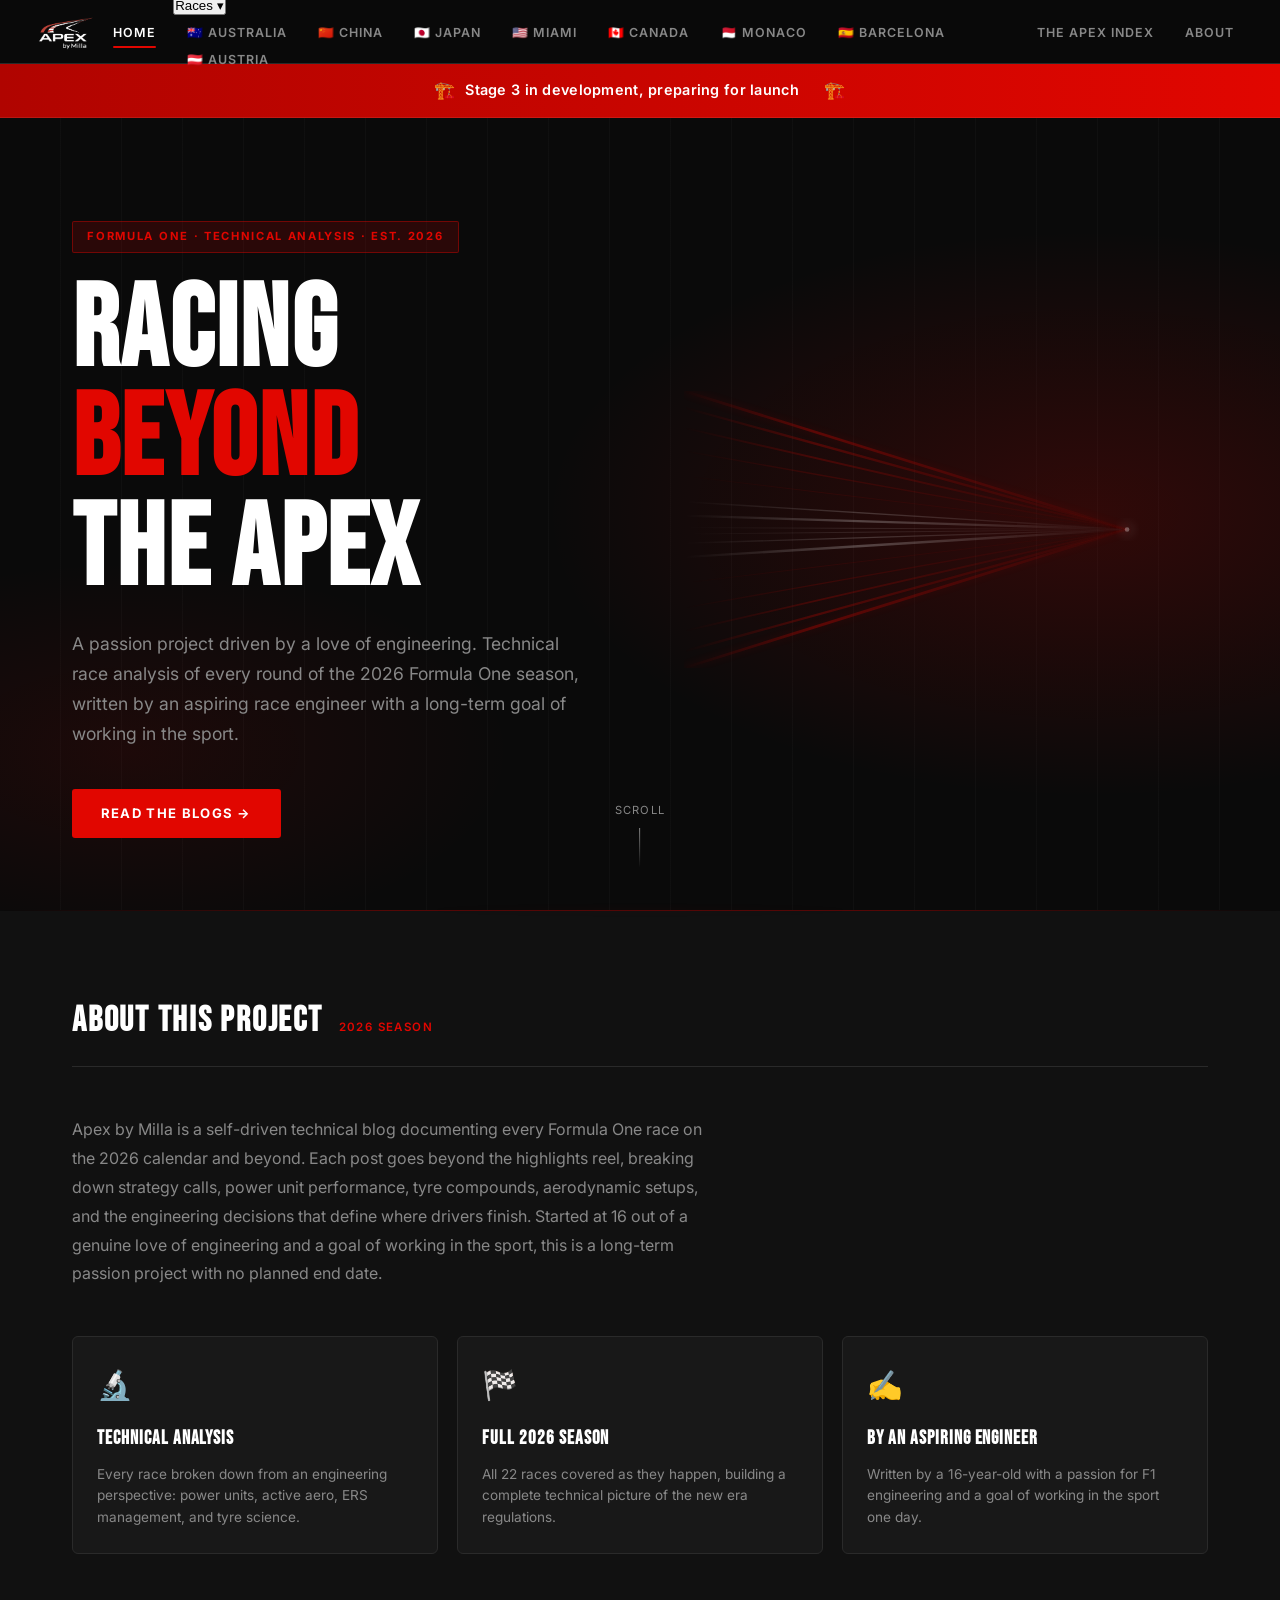
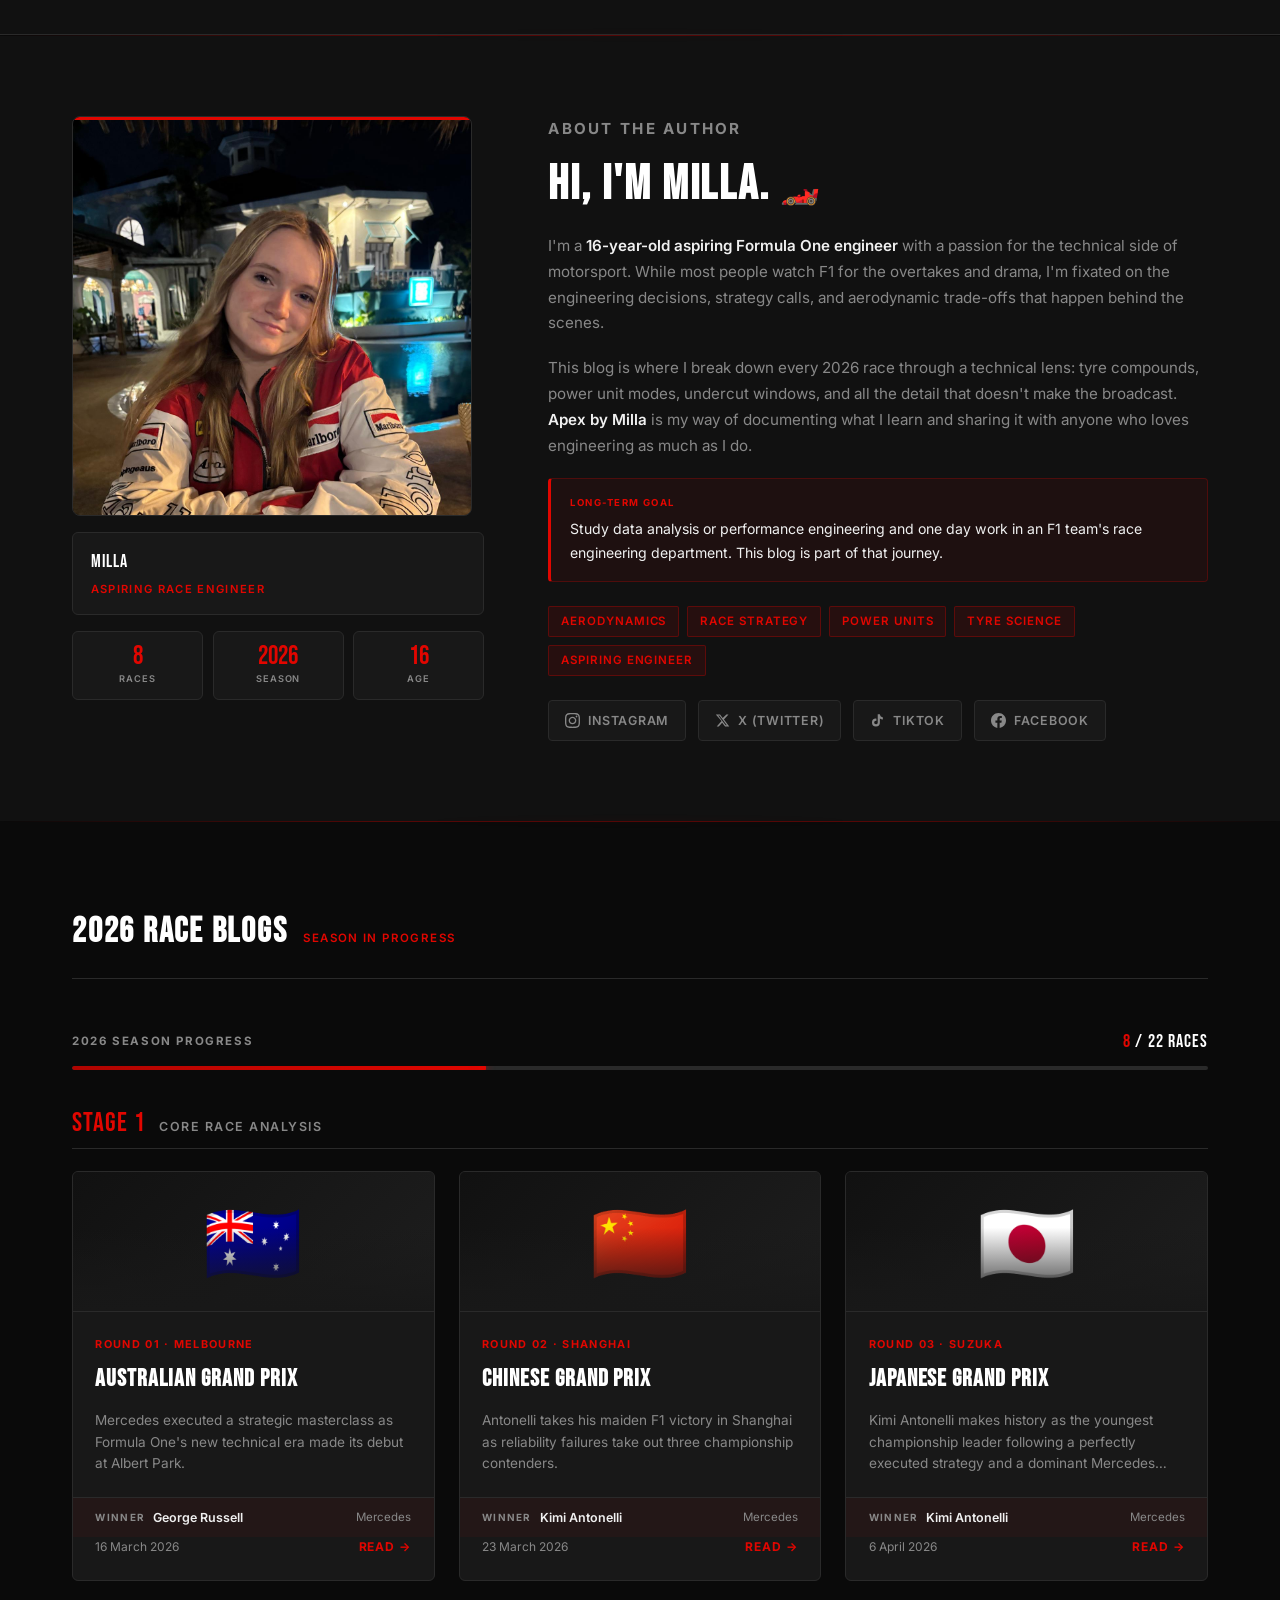
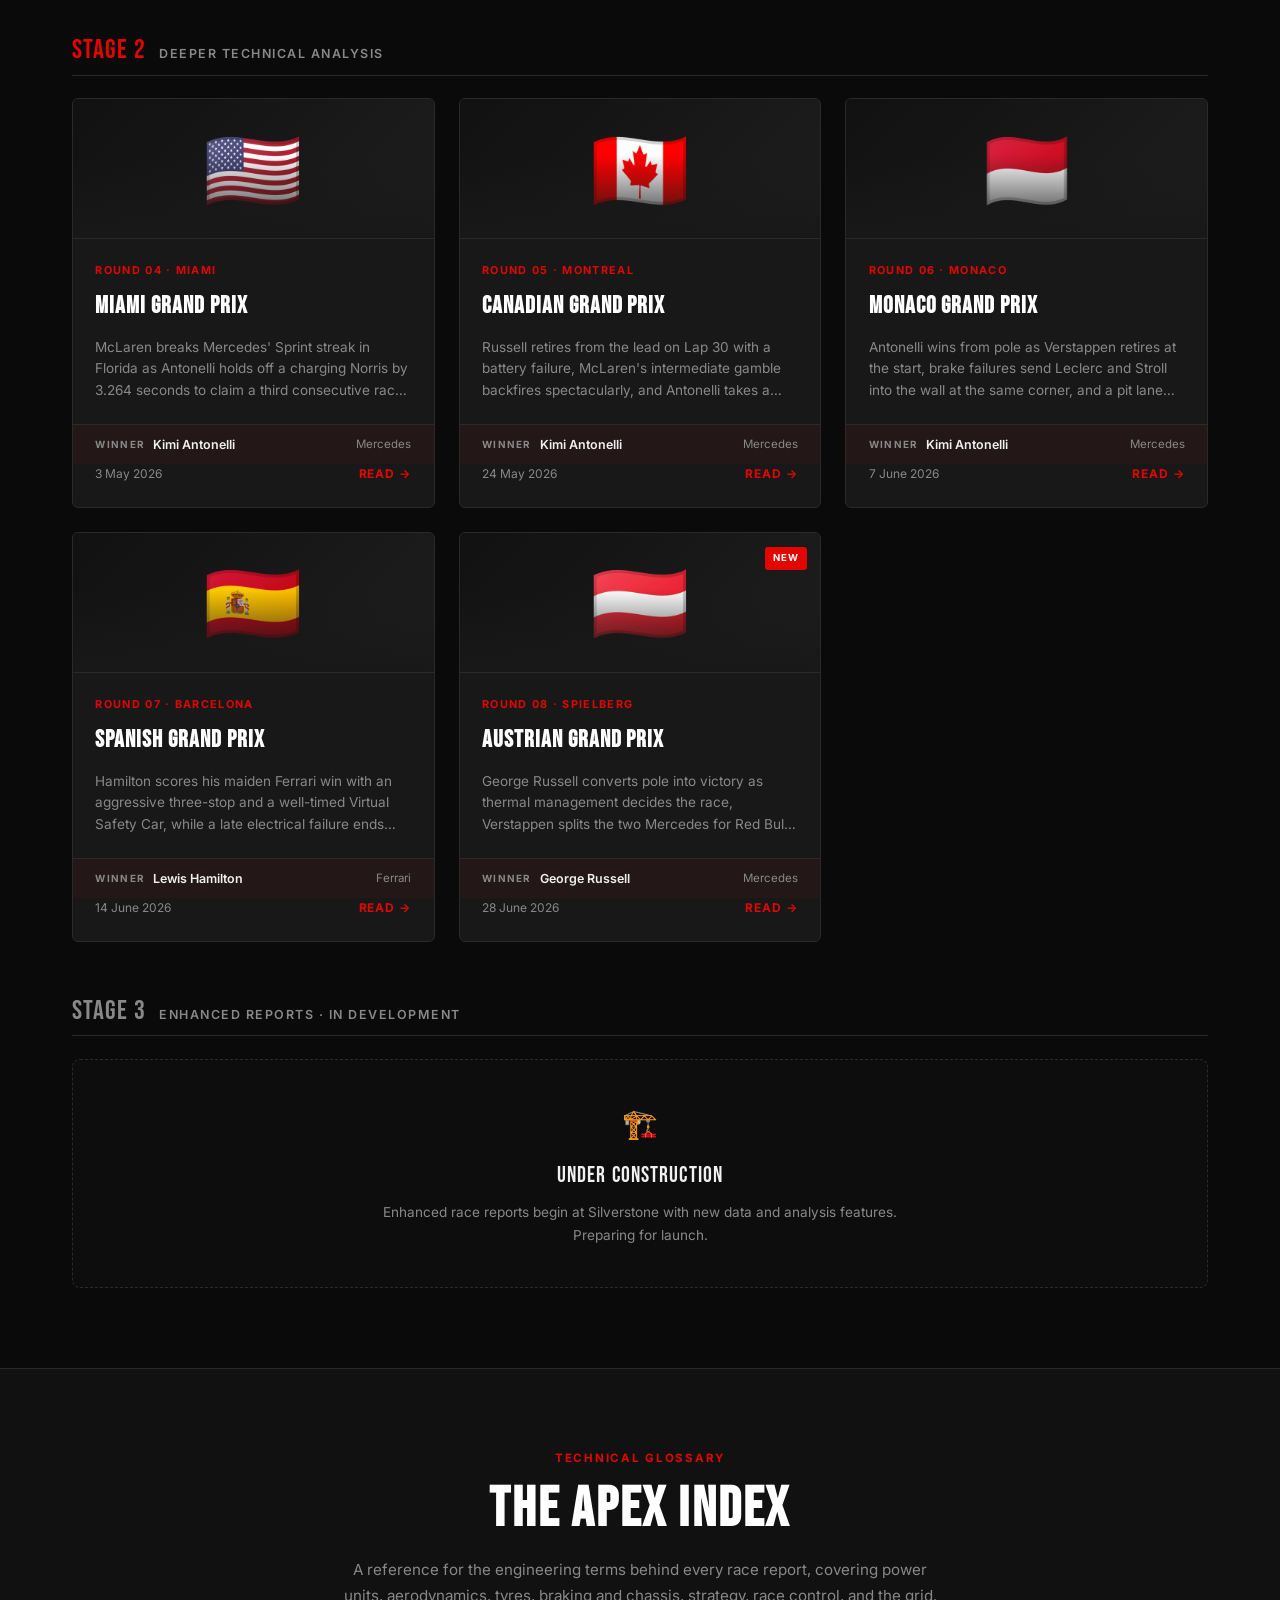
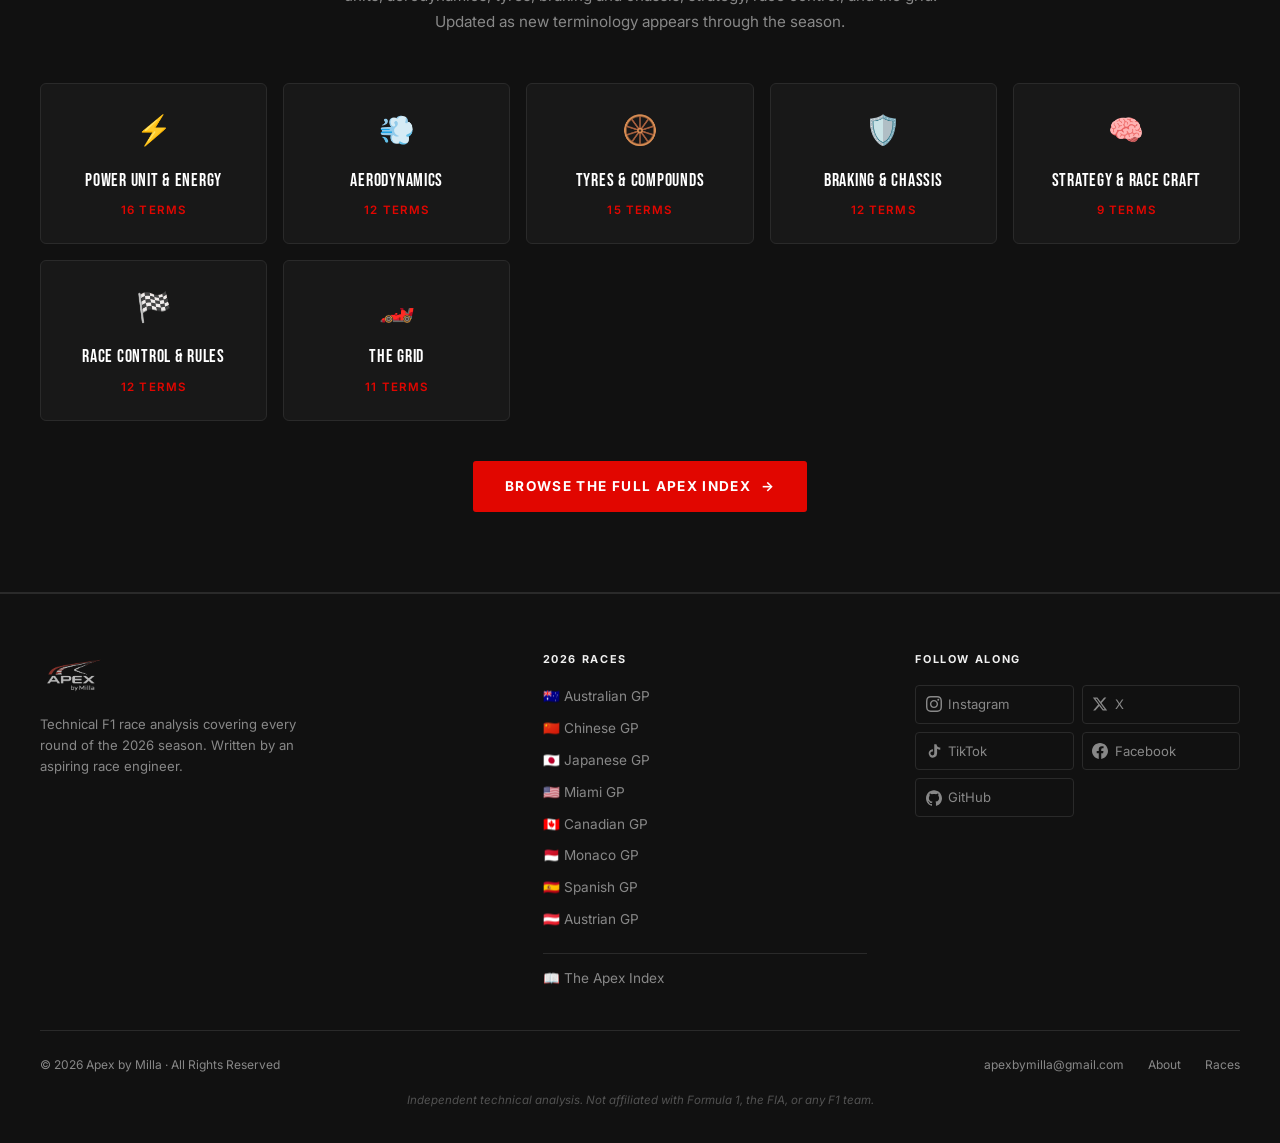
==== index.html @ 5e31cf47 "Add Races dropdown to navbar on all pages" ====
<!DOCTYPE html>
<html lang="en">
<head>
  <meta charset="UTF-8" />
  <meta name="viewport" content="width=device-width, initial-scale=1.0" />
  <title>Apex by Milla | F1 Technical Analysis Blog 2026</title>
  <meta name="description" content="In-depth technical analysis of every 2026 F1 race, covering power unit breakdowns, tyre strategy, active aero and more. Written by Milla, aspiring race engineer." />

  <!-- Open Graph -->
  <meta property="og:type"        content="website" />
  <meta property="og:url"         content="https://apexbymilla.com/" />
  <meta property="og:title"       content="Apex by Milla | F1 Technical Analysis Blog 2026" />
  <meta property="og:description" content="In-depth technical analysis of every 2026 F1 race, covering power unit breakdowns, tyre strategy, active aero and more. Written by Milla, aspiring race engineer." />
  <meta property="og:image"       content="https://apexbymilla.com/social-share.png" />

  <!-- Twitter Card -->
  <meta name="twitter:card"        content="summary_large_image" />
  <meta name="twitter:site"        content="@apexbymilla" />
  <meta name="twitter:title"       content="Apex by Milla | F1 Technical Analysis Blog 2026" />
  <meta name="twitter:description" content="In-depth technical analysis of every 2026 F1 race, covering power unit breakdowns, tyre strategy, active aero and more. Written by Milla, aspiring race engineer." />
  <meta name="twitter:image"       content="https://apexbymilla.com/social-share.png" />

  <!-- Canonical -->
  <link rel="canonical" href="https://apexbymilla.com/" />

  <!-- Structured Data -->
  <script type="application/ld+json">
  {
    "@context": "https://schema.org",
    "@type": "WebSite",
    "name": "Apex by Milla",
    "url": "https://apexbymilla.com",
    "description": "F1 technical analysis blog covering every 2026 race: power units, tyre strategy, active aerodynamics and more."
  }
  </script>

  <style>
/* ================================================
   APEX BY MILLA — Global Stylesheet
   ================================================ */

@import url('https://fonts.googleapis.com/css2?family=Inter:wght@300;400;500;600;700;900&family=Bebas+Neue&display=swap');

/* ---------- Reset & Base ---------- */
*, *::before, *::after {
  box-sizing: border-box;
  margin: 0;
  padding: 0;
}

:root {
  --red:       #E10600;
  --red-dark:  #b00400;
  --black:     #0a0a0a;
  --dark:      #111111;
  --card:      #181818;
  --border:    #2a2a2a;
  --text:      #f0f0f0;
  --muted:     #888888;
  --white:     #ffffff;
}

html {
  scroll-behavior: smooth;
}

body {
  background-color: var(--black);
  color: var(--text);
  font-family: 'Inter', sans-serif;
  font-size: 16px;
  line-height: 1.7;
  min-height: 100vh;
}

a {
  color: inherit;
  text-decoration: none;
}

img {
  max-width: 100%;
  display: block;
}

/* ---------- Scrollbar ---------- */
::-webkit-scrollbar { width: 6px; }
::-webkit-scrollbar-track { background: var(--dark); }
::-webkit-scrollbar-thumb { background: var(--red); border-radius: 3px; }

/* ---------- Navigation ---------- */
.navbar {
  position: sticky;
  top: 0;
  z-index: 100;
  background: rgba(10,10,10,0.95);
  backdrop-filter: blur(12px);
  border-bottom: 1px solid var(--border);
  padding: 0 2rem;
  display: flex;
  align-items: center;
  justify-content: space-between;
  height: 64px;
}

.nav-logo {
  display: flex;
  align-items: center;
  text-decoration: none;
  flex-shrink: 0;
}

.nav-links {
  display: flex;
  align-items: center;
  gap: 0.25rem;
  list-style: none;
}

.nav-links a {
  font-size: 0.78rem;
  font-weight: 600;
  letter-spacing: 0.08em;
  text-transform: uppercase;
  color: var(--muted);
  padding: 0.45rem 0.85rem;
  border-radius: 4px;
  transition: color 0.2s;
  white-space: nowrap;
  position: relative;
}

.nav-links a::after {
  content: '';
  position: absolute;
  bottom: -1px;
  left: 0.85rem;
  right: 0.85rem;
  height: 2px;
  background: var(--red);
  border-radius: 1px;
  transform: scaleX(0);
  transform-origin: left;
  transition: transform 0.22s ease;
}

.nav-links a:hover {
  color: var(--white);
}

.nav-links a:hover::after {
  transform: scaleX(1);
}

.nav-links a.active {
  color: var(--white);
}

.nav-links a.active::after {
  transform: scaleX(1);
}

.nav-links a.race-link {
  color: var(--text);
}

.nav-links a.race-link:hover {
  color: var(--white);
}

.nav-links a.race-link::after {
  background: var(--red);
}

/* Hamburger for mobile */
.hamburger {
  display: none;
  flex-direction: column;
  gap: 5px;
  cursor: pointer;
  background: none;
  border: none;
  padding: 4px;
}
.hamburger span {

/* ---------- Races dropdown ---------- */
/* Replaces the long per-race link list so the navbar still fits as the
   season grows. Desktop opens on hover, mobile and keyboard open on click. */
.nav-races { position: relative; }
.nav-races-toggle {
  font-family: inherit; font-size: 0.78rem; font-weight: 600; letter-spacing: 0.08em;
  text-transform: uppercase; color: var(--text);
  background: none; border: none; cursor: pointer;
  padding: 0.45rem 0.85rem; border-radius: 4px;
  display: flex; align-items: center; gap: 0.35rem; white-space: nowrap;
  transition: color 0.2s, background 0.2s;
}
.nav-races-toggle:hover,
.nav-races.current > .nav-races-toggle,
.nav-races.open > .nav-races-toggle { color: var(--red); background: rgba(225,6,0,0.1); }
.nav-races-toggle .nav-chev { font-size: 0.6rem; line-height: 1; transition: transform 0.2s; }
.nav-races.open .nav-chev { transform: rotate(180deg); }
.nav-races-panel {
  position: absolute; top: calc(100% + 0.45rem); left: 0;
  background: var(--dark); border: 1px solid var(--border); border-radius: 6px;
  padding: 0.6rem; box-shadow: 0 14px 34px rgba(0,0,0,0.6);
  display: none; z-index: 120;
}
.nav-races.open > .nav-races-panel { display: block; }
/* ✏️ Once you pass about 12 races, change repeat(2 to repeat(3 so the panel
   stays short rather than tall. */
.nav-races-grid { display: grid; grid-template-columns: repeat(2, minmax(148px, 1fr)); gap: 0.1rem; }
.nav-races-panel a {
  display: block; white-space: nowrap; padding: 0.5rem 0.75rem; border-radius: 4px;
  font-size: 0.78rem; font-weight: 600; letter-spacing: 0.05em; text-transform: uppercase;
  color: var(--text); transition: color 0.2s, background 0.2s;
}
.nav-races-panel a:hover,
.nav-races-panel a.active { color: var(--red); background: rgba(225,6,0,0.1); }
@media (max-width: 768px) {
  .nav-races-toggle { width: 100%; justify-content: space-between; padding: 0.7rem 1rem; font-size: 0.85rem; }
  .nav-races-panel {
    position: static; border: none; background: none; box-shadow: none;
    padding: 0 0 0.3rem 0.6rem;
  }
  .nav-races-grid { grid-template-columns: 1fr; }
  .nav-races-panel a { padding: 0.55rem 1rem; font-size: 0.85rem; }
}
  display: block;
  width: 24px;
  height: 2px;
  background: var(--text);
  border-radius: 2px;
  transition: all 0.3s;
}

/* ---------- Hero ---------- */
.hero {
  position: relative;
  min-height: 88vh;
  display: grid;
  grid-template-columns: 1fr 1fr;
  align-items: center;
  padding: 6rem 2rem 4rem;
  overflow: hidden;
  max-width: 1200px;
  margin: 0 auto;
  width: 100%;
}

.hero-left {
  display: flex;
  flex-direction: column;
  align-items: flex-start;
  position: relative;
  z-index: 1;
}

.hero-right {
  display: flex;
  align-items: center;
  justify-content: center;
  position: relative;
  z-index: 1;
  padding: 2rem;
}

.hero-bg {
  position: absolute;
  inset: 0;
  background:
    radial-gradient(ellipse 70% 60% at 80% 50%, rgba(225,6,0,0.08) 0%, transparent 70%),
    repeating-linear-gradient(
      90deg,
      transparent,
      transparent 60px,
      rgba(255,255,255,0.015) 60px,
      rgba(255,255,255,0.015) 61px
    );
  pointer-events: none;
}

.hero-tag {
  display: inline-block;
  background: rgba(225,6,0,0.15);
  border: 1px solid rgba(225,6,0,0.4);
  color: var(--red);
  font-size: 0.7rem;
  font-weight: 700;
  letter-spacing: 0.15em;
  text-transform: uppercase;
  padding: 0.35rem 0.9rem;
  border-radius: 2px;
  margin-bottom: 1.5rem;
}

.hero h1 {
  font-family: 'Bebas Neue', sans-serif;
  font-size: clamp(3.5rem, 9vw, 8rem);
  line-height: 0.95;
  letter-spacing: 0.02em;
  color: var(--white);
  max-width: 900px;
  margin-bottom: 1.5rem;
}

.hero h1 em {
  font-style: normal;
  color: var(--red);
}

.hero-sub {
  font-size: clamp(0.9rem, 1.8vw, 1.1rem);
  color: var(--muted);
  max-width: 520px;
  margin-bottom: 2.5rem;
  font-weight: 400;
}

.hero-cta {
  display: inline-flex;
  align-items: center;
  gap: 0.6rem;
  background: var(--red);
  color: var(--white);
  font-size: 0.82rem;
  font-weight: 700;
  letter-spacing: 0.1em;
  text-transform: uppercase;
  padding: 0.85rem 1.8rem;
  border-radius: 3px;
  transition: background 0.2s, transform 0.15s;
}

.hero-cta:hover {
  background: var(--red-dark);
  transform: translateY(-1px);
}

.hero-scroll {
  position: fixed;
  bottom: 2rem;
  left: 50%;
  transform: translateX(-50%);
  display: flex;
  flex-direction: column;
  align-items: center;
  gap: 0.5rem;
  color: var(--muted);
  font-size: 0.7rem;
  letter-spacing: 0.1em;
  text-transform: uppercase;
  animation: bounce 2s infinite;
  pointer-events: none;
  opacity: 1;
  transition: opacity 0.5s ease;
}

.hero-scroll::after {
  content: '';
  width: 1px;
  height: 40px;
  background: linear-gradient(to bottom, var(--muted), transparent);
}

@keyframes bounce {
  0%, 100% { transform: translateX(-50%) translateY(0); }
  50% { transform: translateX(-50%) translateY(6px); }
}

/* ---------- Project Overview Section ---------- */
.project-section {
  background: var(--dark);
  border-bottom: 1px solid var(--border);
}

.project-inner {
  max-width: 1200px;
  margin: 0 auto;
  padding: 5rem 2rem;
}

.project-intro {
  max-width: 640px;
  margin-bottom: 3rem;
}

.project-intro p {
  color: var(--muted);
  font-size: 1rem;
  line-height: 1.8;
}

.project-cards {
  display: grid;
  grid-template-columns: repeat(3, 1fr);
  gap: 1.2rem;
}

.project-card {
  background: var(--card);
  border: 1px solid var(--border);
  border-radius: 6px;
  padding: 1.5rem;
  transition: border-color 0.2s;
}

.project-card:hover {
  border-color: rgba(225,6,0,0.4);
}

.project-card-icon {
  font-size: 1.8rem;
  margin-bottom: 0.8rem;
}

.project-card h3 {
  font-family: 'Bebas Neue', sans-serif;
  font-size: 1.2rem;
  letter-spacing: 0.05em;
  color: var(--white);
  margin-bottom: 0.5rem;
}

.project-card p {
  font-size: 0.85rem;
  color: var(--muted);
  line-height: 1.6;
}

/* ---------- Section Wrapper ---------- */
.section {
  max-width: 1200px;
  margin: 0 auto;
  padding: 5rem 2rem;
}

.section-header {
  display: flex;
  align-items: baseline;
  gap: 1rem;
  margin-bottom: 3rem;
  border-bottom: 1px solid var(--border);
  padding-bottom: 1rem;
}

.section-title {
  font-family: 'Bebas Neue', sans-serif;
  font-size: 2.2rem;
  letter-spacing: 0.05em;
  color: var(--white);
}

.section-label {
  font-size: 0.72rem;
  font-weight: 600;
  letter-spacing: 0.12em;
  text-transform: uppercase;
  color: var(--red);
}

/* ---------- Season Progress ---------- */
.season-progress {
  margin-bottom: 2.5rem;
}

.season-progress-header {
  display: flex;
  align-items: center;
  justify-content: space-between;
  margin-bottom: 0.6rem;
}

.season-progress-label {
  font-size: 0.72rem;
  font-weight: 700;
  letter-spacing: 0.14em;
  text-transform: uppercase;
  color: var(--muted);
}

.season-progress-count {
  font-family: 'Bebas Neue', sans-serif;
  font-size: 1.1rem;
  letter-spacing: 0.06em;
  color: var(--white);
}

.season-progress-count span {
  color: var(--red);
}

.progress-track {
  height: 4px;
  background: var(--border);
  border-radius: 2px;
  overflow: hidden;
}

.progress-fill {
  height: 100%;
  width: 36.4%; /* 8 of 22 */
  background: linear-gradient(90deg, var(--red-dark), var(--red));
  border-radius: 2px;
  position: relative;
}

/* ---------- Apex Index Promo Section ---------- */
.apex-index-section {
  background: var(--dark);
  border-top: 1px solid var(--border);
  border-bottom: 1px solid var(--border);
  padding: 5rem 2rem;
}
.apex-index-inner { max-width: 1200px; margin: 0 auto; }
.apex-index-header { text-align: center; margin-bottom: 3rem; }
.apex-index-eyebrow {
  font-size: 0.72rem; font-weight: 700; letter-spacing: 0.15em;
  text-transform: uppercase; color: var(--red); margin-bottom: 0.8rem;
}
.apex-index-section-title {
  font-family: 'Bebas Neue', sans-serif;
  font-size: clamp(2.4rem, 5vw, 3.5rem);
  letter-spacing: 0.04em; color: var(--white); line-height: 1; margin-bottom: 1.2rem;
}
.apex-index-section-sub {
  color: var(--muted); font-size: 0.95rem; max-width: 600px; margin: 0 auto 2rem;
}
.apex-index-grid {
  display: grid;
  grid-template-columns: repeat(auto-fit, minmax(190px, 1fr));
  gap: 1rem;
  margin-bottom: 2.5rem;
}
.apex-index-card {
  background: var(--card);
  border: 1px solid var(--border);
  border-radius: 6px;
  padding: 1.4rem 1.2rem;
  text-align: center;
  transition: transform 0.2s, border-color 0.2s, box-shadow 0.2s;
  cursor: pointer;
}
.apex-index-card:hover {
  transform: translateY(-3px);
  border-color: var(--red);
  box-shadow: 0 6px 24px rgba(225,6,0,0.12);
}
.apex-index-card-icon {
  font-size: 1.8rem; margin-bottom: 0.6rem;
}
.apex-index-card-title {
  font-family: 'Bebas Neue', sans-serif;
  font-size: 1.15rem;
  letter-spacing: 0.04em;
  color: var(--white);
  margin-bottom: 0.3rem;
}
.apex-index-card-count {
  font-size: 0.72rem;
  letter-spacing: 0.1em;
  text-transform: uppercase;
  color: var(--red);
  font-weight: 600;
}
.apex-index-cta-wrapper { text-align: center; }
.apex-index-cta {
  display: inline-flex;
  align-items: center;
  gap: 0.6rem;
  background: var(--red);
  color: var(--white);
  font-size: 0.85rem;
  font-weight: 700;
  letter-spacing: 0.1em;
  text-transform: uppercase;
  padding: 0.9rem 2rem;
  border-radius: 3px;
  transition: background 0.2s, transform 0.15s;
}
.apex-index-cta:hover {
  background: var(--red-dark);
  transform: translateY(-1px);
}

.progress-fill::after {
  content: '';
  position: absolute;
  right: 0;
  top: 50%;
  transform: translateY(-50%);
  width: 8px;
  height: 8px;
  background: var(--red);
  border-radius: 50%;
  box-shadow: 0 0 8px rgba(225,6,0,0.7);
}

/* ---------- Race Cards Grid ---------- */
.races-grid {
  display: grid;
  grid-template-columns: repeat(auto-fill, minmax(300px, 1fr));
  gap: 1.5rem;
}

.race-card {
  background: var(--card);
  border: 1px solid var(--border);
  border-radius: 6px;
  overflow: hidden;
  transition: transform 0.2s, border-color 0.2s, box-shadow 0.2s;
  cursor: pointer;
  text-decoration: none;
  display: block;
}

.race-card:hover {
  transform: translateY(-4px);
  border-color: var(--red);
  box-shadow: 0 8px 32px rgba(225,6,0,0.15);
}

.card-flag {
  height: 140px;
  background: linear-gradient(135deg, var(--dark) 0%, #1e1e1e 100%);
  display: flex;
  align-items: center;
  justify-content: center;
  font-size: 5rem;
  border-bottom: 1px solid var(--border);
  position: relative;
  overflow: hidden;
}

.card-flag::after {
  content: '';
  position: absolute;
  inset: 0;
  background: linear-gradient(to top, var(--card) 0%, transparent 60%);
}

.card-body {
  padding: 1.4rem;
}

.card-round {
  font-size: 0.68rem;
  font-weight: 700;
  letter-spacing: 0.12em;
  text-transform: uppercase;
  color: var(--red);
  margin-bottom: 0.4rem;
}

.card-title {
  font-family: 'Bebas Neue', sans-serif;
  font-size: 1.5rem;
  letter-spacing: 0.04em;
  color: var(--white);
  margin-bottom: 0.6rem;
}

.card-excerpt {
  font-size: 0.85rem;
  color: var(--muted);
  line-height: 1.6;
  display: -webkit-box;
  -webkit-line-clamp: 3;
  -webkit-box-orient: vertical;
  overflow: hidden;
}

.card-footer {
  padding: 0 1.4rem 1.4rem;
  display: flex;
  align-items: center;
  justify-content: space-between;
}

.card-date {
  font-size: 0.75rem;
  color: var(--muted);
}

.card-arrow {
  font-size: 0.75rem;
  font-weight: 700;
  letter-spacing: 0.08em;
  text-transform: uppercase;
  color: var(--red);
  display: flex;
  align-items: center;
  gap: 0.3rem;
  transition: gap 0.2s;
}

.race-card:hover .card-arrow {
  gap: 0.6rem;
}

.card-winner {
  display: flex;
  align-items: center;
  gap: 0.5rem;
  padding: 0.55rem 1.4rem;
  border-top: 1px solid var(--border);
  background: rgba(225,6,0,0.05);
}

.card-winner-label {
  font-size: 0.62rem;
  font-weight: 700;
  letter-spacing: 0.13em;
  text-transform: uppercase;
  color: var(--muted);
  flex-shrink: 0;
}

.card-winner-name {
  font-size: 0.78rem;
  font-weight: 600;
  color: var(--text);
  white-space: nowrap;
  overflow: hidden;
  text-overflow: ellipsis;
}

.card-winner-team {
  font-size: 0.72rem;
  color: var(--muted);
  margin-left: auto;
  flex-shrink: 0;
}

/* ---------- About Section ---------- */
.about-section {
  background: var(--dark);
  border-top: none;
  border-bottom: none;
}

.about-inner {
  max-width: 1200px;
  margin: 0 auto;
  padding: 5rem 2rem;
  display: grid;
  grid-template-columns: 1fr 1.6fr;
  gap: 4rem;
  align-items: start;
}

.about-label {
  font-size: 0.72rem;
  font-weight: 700;
  letter-spacing: 0.15em;
  text-transform: uppercase;
  color: var(--red);
  margin-bottom: 0.8rem;
}

.about-name {
  font-family: 'Bebas Neue', sans-serif;
  font-size: 3rem;
  letter-spacing: 0.04em;
  color: var(--white);
  line-height: 1;
  margin-bottom: 1.5rem;
}

/* Photo column wrapper */
.about-visual-col {
  display: flex;
  flex-direction: column;
  gap: 1rem;
}

.about-visual {
  width: 100%;
  aspect-ratio: 1;
  max-width: 400px;
  background: var(--card);
  border: 1px solid var(--border);
  border-radius: 8px;
  display: flex;
  align-items: center;
  justify-content: center;
  font-size: 6rem;
  position: relative;
  overflow: hidden;
}

.about-visual img {
  width: 100%;
  height: 100%;
  object-fit: cover;
  object-position: center top;
  display: block;
}

.about-visual::before {
  content: '';
  position: absolute;
  top: 0; left: 0; right: 0;
  height: 3px;
  background: var(--red);
  z-index: 1;
}

/* Caption strip below photo */
.about-caption {
  background: var(--card);
  border: 1px solid var(--border);
  border-radius: 6px;
  padding: 0.9rem 1.1rem;
  display: flex;
  flex-direction: column;
  gap: 0.2rem;
}
.about-caption-name {
  font-family: 'Bebas Neue', sans-serif;
  font-size: 1.1rem;
  letter-spacing: 0.06em;
  color: var(--white);
}
.about-caption-role {
  font-size: 0.7rem;
  font-weight: 600;
  letter-spacing: 0.12em;
  text-transform: uppercase;
  color: var(--red);
}

/* Stats row */
.about-stats-row {
  display: grid;
  grid-template-columns: repeat(3, 1fr);
  gap: 0.6rem;
}
.about-stat-box {
  background: var(--card);
  border: 1px solid var(--border);
  border-radius: 6px;
  padding: 0.75rem 0.5rem;
  text-align: center;
}
.about-stat-box-num {
  font-family: 'Bebas Neue', sans-serif;
  font-size: 1.6rem;
  color: var(--red);
  line-height: 1;
}
.about-stat-box-label {
  font-size: 0.58rem;
  font-weight: 600;
  letter-spacing: 0.1em;
  text-transform: uppercase;
  color: var(--muted);
  margin-top: 2px;
}

.about-text p {
  color: var(--muted);
  font-size: 0.95rem;
  margin-bottom: 1.2rem;
}

.about-text p strong {
  color: var(--text);
  font-weight: 600;
}

/* Goal highlight box */
.about-goal {
  background: rgba(225,6,0,0.06);
  border: 1px solid rgba(225,6,0,0.25);
  border-left: 3px solid var(--red);
  border-radius: 4px;
  padding: 1rem 1.2rem;
  margin: 1.2rem 0;
}
.about-goal-label {
  font-size: 0.6rem;
  font-weight: 700;
  letter-spacing: 0.15em;
  text-transform: uppercase;
  color: var(--red);
  margin-bottom: 0.35rem;
}
.about-goal p {
  color: var(--text);
  font-size: 0.88rem;
  margin-bottom: 0 !important;
}

.tags {
  display: flex;
  flex-wrap: wrap;
  gap: 0.5rem;
  margin-top: 1.5rem;
}

.tag {
  background: rgba(225,6,0,0.1);
  border: 1px solid rgba(225,6,0,0.3);
  color: var(--red);
  font-size: 0.72rem;
  font-weight: 600;
  letter-spacing: 0.08em;
  text-transform: uppercase;
  padding: 0.3rem 0.75rem;
  border-radius: 2px;
}

/* ---------- Social Links ---------- */
.socials {
  display: flex;
  flex-wrap: wrap;
  gap: 0.75rem;
  margin-top: 1.5rem;
}

.social-btn {
  display: inline-flex;
  align-items: center;
  gap: 0.5rem;
  background: var(--card);
  border: 1px solid var(--border);
  color: var(--muted);
  font-size: 0.78rem;
  font-weight: 600;
  letter-spacing: 0.06em;
  text-transform: uppercase;
  padding: 0.55rem 1rem;
  border-radius: 4px;
  transition: color 0.2s, border-color 0.2s, background 0.2s;
}

.social-btn svg {
  width: 15px;
  height: 15px;
  flex-shrink: 0;
}

.social-btn:hover {
  color: var(--white);
  border-color: var(--red);
  background: rgba(225,6,0,0.08);
}

/* ---------- Footer ---------- */
.footer {
  background: var(--dark);
  border-top: 1px solid var(--border);
  padding: 3.5rem 2rem 2rem;
  color: var(--muted);
  font-size: 0.85rem;
}

.footer-inner {
  max-width: 1200px;
  margin: 0 auto;
  display: grid;
  grid-template-columns: 1.4fr 1fr 1fr;
  gap: 3rem;
  padding-bottom: 2.5rem;
  border-bottom: 1px solid var(--border);
}

.footer-brand img {
  height: 48px;
  width: auto;
  opacity: 0.7;
  margin-bottom: 1rem;
}

.footer-brand p {
  font-size: 0.82rem;
  color: var(--muted);
  line-height: 1.6;
  max-width: 260px;
}

.footer-col-title {
  font-size: 0.68rem;
  font-weight: 700;
  letter-spacing: 0.15em;
  text-transform: uppercase;
  color: var(--text);
  margin-bottom: 1rem;
}

.footer-links {
  list-style: none;
  display: flex;
  flex-direction: column;
  gap: 0.55rem;
}

.footer-links a {
  font-size: 0.85rem;
  color: var(--muted);
  transition: color 0.2s;
}

.footer-links a:hover {
  color: var(--red);
}

.footer-social-grid {
  display: grid;
  grid-template-columns: 1fr 1fr;
  gap: 0.5rem;
}

.footer-social-link {
  display: flex;
  align-items: center;
  gap: 0.4rem;
  font-size: 0.82rem;
  color: var(--muted);
  padding: 0.45rem 0.6rem;
  border: 1px solid var(--border);
  border-radius: 4px;
  transition: color 0.2s, border-color 0.2s;
}

.footer-social-link:hover {
  color: var(--text);
  border-color: var(--red);
}

.footer-bottom {
  max-width: 1200px;
  margin: 0 auto;
  padding-top: 1.5rem;
  display: flex;
  align-items: center;
  justify-content: space-between;
  font-size: 0.75rem;
  color: var(--muted);
}

.footer-bottom-right {
  display: flex;
  gap: 1.5rem;
}

.footer-bottom-right a {
  color: var(--muted);
  transition: color 0.2s;
}

.footer-bottom-right a:hover {
  color: var(--red);
}

@media (max-width: 768px) {
  .footer-inner {
    grid-template-columns: 1fr;
    gap: 2rem;
  }
  .footer-bottom {
    flex-direction: column;
    gap: 0.5rem;
    text-align: center;
  }
}

/* ---------- Blog / Race Page Styles ---------- */
.blog-hero {
  background: var(--dark);
  border-bottom: 1px solid var(--border);
  padding: 5rem 2rem 3rem;
}

.blog-hero-inner {
  max-width: 800px;
  margin: 0 auto;
}

.blog-back {
  display: inline-flex;
  align-items: center;
  gap: 0.4rem;
  font-size: 0.78rem;
  font-weight: 600;
  letter-spacing: 0.08em;
  text-transform: uppercase;
  color: var(--muted);
  margin-bottom: 2rem;
  transition: color 0.2s;
}

.blog-back:hover { color: var(--text); }

.blog-round {
  font-size: 0.72rem;
  font-weight: 700;
  letter-spacing: 0.15em;
  text-transform: uppercase;
  color: var(--red);
  margin-bottom: 0.8rem;
}

.blog-title {
  font-family: 'Bebas Neue', sans-serif;
  font-size: clamp(2.5rem, 6vw, 4.5rem);
  letter-spacing: 0.03em;
  color: var(--white);
  line-height: 1;
  margin-bottom: 1rem;
}

.blog-meta {
  display: flex;
  gap: 1.5rem;
  flex-wrap: wrap;
  font-size: 0.8rem;
  color: var(--muted);
  margin-top: 1.5rem;
  padding-top: 1.5rem;
  border-top: 1px solid var(--border);
}

.blog-meta span {
  display: flex;
  align-items: center;
  gap: 0.4rem;
}

.blog-content {
  max-width: 800px;
  margin: 0 auto;
  padding: 4rem 2rem 6rem;
}

.blog-content h2 {
  font-family: 'Bebas Neue', sans-serif;
  font-size: 1.8rem;
  letter-spacing: 0.04em;
  color: var(--white);
  margin-top: 2.5rem;
  margin-bottom: 1rem;
  padding-bottom: 0.5rem;
  border-bottom: 2px solid var(--red);
  display: inline-block;
}

.blog-content h3 {
  font-size: 1.1rem;
  font-weight: 600;
  color: var(--text);
  margin-top: 2rem;
  margin-bottom: 0.75rem;
}

.blog-content p {
  color: #b0b0b0;
  margin-bottom: 1.2rem;
  font-size: 0.97rem;
}

.blog-content strong {
  color: var(--text);
  font-weight: 600;
}

.blog-content .highlight-box {
  background: rgba(225,6,0,0.08);
  border-left: 3px solid var(--red);
  padding: 1.2rem 1.5rem;
  border-radius: 0 4px 4px 0;
  margin: 2rem 0;
}

.blog-content .highlight-box p {
  margin: 0;
  color: var(--text);
  font-style: italic;
}

.driver-grid {
  display: grid;
  grid-template-columns: repeat(auto-fill, minmax(200px, 1fr));
  gap: 1rem;
  margin: 1.5rem 0;
}

.driver-card {
  background: var(--card);
  border: 1px solid var(--border);
  border-radius: 4px;
  padding: 1rem;
}

.driver-pos {
  font-family: 'Bebas Neue', sans-serif;
  font-size: 2rem;
  color: var(--red);
  line-height: 1;
}

.driver-name {
  font-weight: 600;
  font-size: 0.9rem;
  color: var(--text);
  margin-top: 0.25rem;
}

.driver-team {
  font-size: 0.78rem;
  color: var(--muted);
}

/* ---------- Responsive ---------- */
@media (max-width: 768px) {
  .nav-links {
    display: none;
    position: fixed;
    top: 64px;
    left: 0; right: 0;
    background: var(--dark);
    border-bottom: 1px solid var(--border);
    flex-direction: column;
    align-items: stretch;
    padding: 1rem;
    gap: 0.25rem;
  }

  .nav-links.open {
    display: flex;
  }

  .nav-links a {
    padding: 0.7rem 1rem;
    font-size: 0.85rem;
  }

  .hamburger {
    display: flex;
  }

  /* Hero */
  .hero {
    grid-template-columns: 1fr;
    min-height: auto;
    padding: 5rem 1.5rem 3rem;
  }

  .hero-right {
    display: none;
  }

  .hero h1 {
    font-size: clamp(2.8rem, 12vw, 5rem);
  }

  .hero-sub {
    font-size: 0.9rem;
  }

  /* Section */
  .section {
    padding: 3rem 1.5rem;
  }

  .section-header {
    flex-direction: column;
    align-items: flex-start;
    gap: 0.4rem;
  }

  /* Project cards */
  .project-cards {
    grid-template-columns: 1fr;
  }

  /* Season progress */
  .season-progress-count {
    font-size: 0.95rem;
  }

  /* Race grid */
  .races-grid {
    grid-template-columns: 1fr;
  }

  /* About section */
  .about-inner {
    grid-template-columns: 1fr;
    gap: 2rem;
    padding: 3rem 1.5rem;
  }

  .about-visual {
    max-width: 180px;
  }

  .about-stats-row {
    gap: 0.5rem;
  }

  .about-stat-box {
    padding: 0.6rem 0.5rem;
  }

  .about-stat-box-num {
    font-size: 1.6rem;
  }

  .about-stat-box-label {
    font-size: 0.6rem;
  }

  /* Footer */
  .footer-inner {
    grid-template-columns: 1fr;
    gap: 2rem;
  }

  .footer-bottom {
    flex-direction: column;
    gap: 0.5rem;
    text-align: center;
  }

  .footer-bottom-right {
    justify-content: center;
  }

  .footer-social-grid {
    grid-template-columns: 1fr 1fr;
  }
}


/* ---------- Scroll Animations ---------- */
/* ---------- New Blog Announcement Banner ---------- */
.new-blog-banner {
  display: flex;
  align-items: center;
  justify-content: center;
  gap: 0.9rem;
  background: linear-gradient(90deg, var(--red-dark), var(--red));
  color: var(--white);
  padding: 0.7rem 1.5rem;
  text-decoration: none;
  font-size: 0.88rem;
  font-weight: 500;
  letter-spacing: 0.01em;
  border-bottom: 1px solid rgba(255,255,255,0.08);
  transition: filter 0.2s;
}
.new-blog-banner:hover {
  filter: brightness(1.08);
}
.new-blog-badge {
  background: var(--white);
  color: var(--red);
  font-size: 0.66rem;
  font-weight: 800;
  letter-spacing: 0.15em;
  padding: 0.22rem 0.6rem;
  border-radius: 2px;
  text-transform: uppercase;
  flex-shrink: 0;
  animation: new-blog-pulse 1.6s ease-in-out infinite;
}
@keyframes new-blog-pulse {
  0%, 100% { box-shadow: 0 0 0 0 rgba(255,255,255,0.55); }
  50%      { box-shadow: 0 0 0 7px rgba(255,255,255,0); }
}
.new-blog-text { font-weight: 500; }
.new-blog-cta { font-weight: 700; letter-spacing: 0.05em; flex-shrink: 0; }
/* When older than 7 days, switch to neutral 'LATEST' style */
.new-blog-banner.is-latest .new-blog-badge {
  background: rgba(255,255,255,0.18);
  color: var(--white);
  animation: none;
}
@media (max-width: 768px) {
  .new-blog-banner {
    flex-wrap: wrap;
    gap: 0.55rem;
    padding: 0.6rem 1rem;
    font-size: 0.78rem;
    text-align: center;
  }
  .new-blog-cta { width: 100%; }
}

.reveal {
  opacity: 0;
  transform: translateY(28px);
  transition: opacity 0.65s ease, transform 0.65s ease;
}
.reveal.visible {
  opacity: 1;
  transform: translateY(0);
}
.reveal-delay-1 { transition-delay: 0.1s; }
.reveal-delay-2 { transition-delay: 0.2s; }
.reveal-delay-3 { transition-delay: 0.3s; }
.reveal-delay-4 { transition-delay: 0.4s; }
.reveal-delay-5 { transition-delay: 0.5s; }
.reveal-delay-6 { transition-delay: 0.6s; }

/* ---------- Stage 3 Under-Construction Banner ---------- */
.stage-banner {
  display: flex; align-items: center; justify-content: center; gap: 0.6rem;
  padding: 0.75rem 1.5rem;
  background: linear-gradient(90deg, #b00400, #E10600);
  color: var(--white);
  font-size: 0.9rem; font-weight: 600; letter-spacing: 0.02em;
  text-align: center;
  border-bottom: 1px solid rgba(255,255,255,0.08);
}
.stage-banner .hat { font-size: 1.05rem; }
.loading-dots span { opacity: 0; animation: dotSeq 1.6s infinite; }
.loading-dots span:nth-child(1) { animation-delay: 0s; }
.loading-dots span:nth-child(2) { animation-delay: 0.25s; }
.loading-dots span:nth-child(3) { animation-delay: 0.5s; }
@keyframes dotSeq { 0% { opacity: 0; } 15% { opacity: 1; } 80% { opacity: 1; } 100% { opacity: 0; } }

/* ---------- Stage Groups (race blogs) ---------- */
.stage-group { margin-bottom: 3.5rem; }
.stage-group:last-child { margin-bottom: 0; }
.stage-group-header {
  display: flex; align-items: baseline; gap: 0.85rem; flex-wrap: wrap;
  margin-bottom: 1.4rem; padding-bottom: 0.65rem;
  border-bottom: 1px solid var(--border);
}
.stage-group-num {
  font-family: 'Bebas Neue', sans-serif; font-size: 1.7rem;
  letter-spacing: 0.04em; color: var(--red); line-height: 1;
}
.stage-group-desc {
  font-size: 0.78rem; font-weight: 600; letter-spacing: 0.12em;
  text-transform: uppercase; color: var(--muted);
}
.stage-group.upcoming .stage-group-num { color: var(--muted); }

/* Stage 3 under-construction placeholder */
.stage3-coming {
  border: 1px dashed var(--border); border-radius: 8px;
  padding: 2.5rem 1.5rem; text-align: center; color: var(--muted);
  background: rgba(255,255,255,0.015);
}
.stage3-coming .s3-emoji { font-size: 1.8rem; }
.stage3-coming .s3-title {
  font-family: 'Bebas Neue', sans-serif; font-size: 1.4rem;
  letter-spacing: 0.05em; color: var(--text); margin-top: 0.5rem;
}
.stage3-coming .s3-text { font-size: 0.85rem; margin-top: 0.4rem; max-width: 520px; margin-left: auto; margin-right: auto; }

/* NEW badge on newest race card */
.card-new-badge {
  position: absolute; top: 0.85rem; right: 0.85rem;
  background: var(--red); color: #fff;
  font-size: 0.6rem; font-weight: 700; letter-spacing: 0.1em; text-transform: uppercase;
  padding: 0.22rem 0.5rem; border-radius: 3px; z-index: 2;
  animation: new-blog-pulse 1.6s ease-in-out infinite;
}

/* ---------- Section Dividers ---------- */
.section-divider {
  position: relative;
  height: 1px;
  background: linear-gradient(to right, transparent 0%, #E10600 30%, #E10600 70%, transparent 100%);
  opacity: 0.35;
  margin: 0;
}
.section-divider::after {
  content: '';
  position: absolute;
  left: 50%;
  top: 50%;
  transform: translate(-50%, -50%);
  width: 40%;
  height: 6px;
  background: radial-gradient(ellipse at center, rgba(225,6,0,0.18) 0%, transparent 70%);
  filter: blur(3px);
}
</style>

  <link rel="icon" type="image/png" sizes="32x32" href="favicon-tab.png" />
  <link rel="icon" type="image/png" sizes="192x192" href="favicon.png" />
  <link rel="apple-touch-icon" href="apple-touch-icon.png" />
  <link rel="shortcut icon" href="favicon.ico" />
</head>
<body>

  <!-- ===== NAVIGATION ===== -->
  <nav class="navbar">
    <a href="index.html" class="nav-logo" aria-label="Apex by Milla — Home">
          <img src="logo.png" alt="Apex by Milla" style="height:48px;width:auto;">
        </a>

    <ul class="nav-links" id="navLinks">
      <li><a href="index.html" class="active">Home</a></li>

      <!-- ── RACES DROPDOWN ── Add a new <li> inside .nav-races-grid for
           every new race. Nothing else in the navbar needs to change. -->
      <li class="nav-races">
        <button type="button" class="nav-races-toggle" aria-expanded="false" aria-haspopup="true">
          Races <span class="nav-chev" aria-hidden="true">▾</span>
        </button>
        <div class="nav-races-panel">
          <div class="nav-races-grid">
            <a href="races/australia.html">🇦🇺 Australia</a>
            <a href="races/china.html">🇨🇳 China</a>
            <a href="races/japan.html">🇯🇵 Japan</a>
            <a href="races/miami.html">🇺🇸 Miami</a>
            <a href="races/canada.html">🇨🇦 Canada</a>
            <a href="races/monaco.html">🇲🇨 Monaco</a>
            <a href="races/barcelona.html">🇪🇸 Barcelona</a>
            <a href="races/austria.html">🇦🇹 Austria</a>
          </div>
        </div>
      </li>
      <!-- ── END RACES ── -->

      <li><a href="apex-index.html">The Apex Index</a></li>
      <li><a href="#about">About</a></li>
    </ul>

    <button class="hamburger" id="hamburger" aria-label="Open menu">
      <span></span><span></span><span></span>
    </button>
  </nav>

  <!-- ===== NEW BLOG ANNOUNCEMENT BANNER ===== -->
  <!--
    ✏️ When a new race is published, update THREE things below:
       1. href="races/[FILE].html"        → link to the new race
       2. data-publish-date="YYYY-MM-DD"  → today's date when you publish
       3. The text in .new-blog-text       → new race title
    The "NEW" badge automatically pulses for 7 days from the publish date,
    then auto-switches to "LATEST" with a calmer look. No edits needed for that.
  -->
  <div class="stage-banner">
    <span class="hat">🏗️</span>
    <span>Stage 3 in development, preparing for launch<span class="loading-dots"><span>.</span><span>.</span><span>.</span></span></span>
    <span class="hat">🏗️</span>
  </div>

  <!-- ===== HERO ===== -->
  <div style="position:relative; background: var(--black);">
  <div class="hero-bg" style="position:absolute;inset:0;background:radial-gradient(ellipse 65% 55% at 85% 50%, rgba(225,6,0,0.18) 0%, transparent 65%), radial-gradient(ellipse 50% 40% at 10% 80%, rgba(225,6,0,0.09) 0%, transparent 60%),repeating-linear-gradient(90deg,transparent,transparent 60px,rgba(255,255,255,0.025) 60px,rgba(255,255,255,0.025) 61px);pointer-events:none;"></div>
  <section class="hero">
    <div class="hero-left">
      <div class="hero-tag">Formula One · Technical Analysis · Est. 2026</div>
      <h1>Racing <em>Beyond</em><br>The Apex</h1>
      <p class="hero-sub reveal reveal-delay-2">
        A passion project driven by a love of engineering. Technical race analysis of every round of the 2026 Formula One season, written by an aspiring race engineer with a long-term goal of working in the sport.
      </p>
      <a href="#races" class="hero-cta reveal reveal-delay-3">Read the Blogs →</a>
    </div>
    <div class="hero-right">
      <svg viewBox="0 0 520 300" xmlns="http://www.w3.org/2000/svg" style="width:100%;max-width:480px;height:auto;" aria-hidden="true">
        <defs>
          <linearGradient id="rl1" x1="0%" y1="0%" x2="100%" y2="0%">
            <stop offset="0%" stop-color="#E10600" stop-opacity="0"/>
            <stop offset="30%" stop-color="#E10600" stop-opacity="0.45"/>
            <stop offset="100%" stop-color="#E10600" stop-opacity="0.04"/>
          </linearGradient>
          <linearGradient id="rl2" x1="0%" y1="0%" x2="100%" y2="0%">
            <stop offset="0%" stop-color="#ffffff" stop-opacity="0"/>
            <stop offset="40%" stop-color="#ffffff" stop-opacity="0.3"/>
            <stop offset="100%" stop-color="#ffffff" stop-opacity="0"/>
          </linearGradient>
          <filter id="rglow">
            <feGaussianBlur stdDeviation="4"/>
          </filter>
        </defs>
        <!-- Vanishing point: 480, 150 -->
        <!-- Red lines above -->
        <line x1="0" y1="0"   x2="480" y2="150" stroke="url(#rl1)" stroke-width="3"   opacity="0.7"/>
        <line x1="0" y1="18"  x2="480" y2="150" stroke="url(#rl1)" stroke-width="2.5" opacity="0.6"/>
        <line x1="0" y1="40"  x2="480" y2="150" stroke="url(#rl1)" stroke-width="2"   opacity="0.5"/>
        <line x1="0" y1="65"  x2="480" y2="150" stroke="url(#rl1)" stroke-width="1.5" opacity="0.35"/>
        <line x1="0" y1="92"  x2="480" y2="150" stroke="url(#rl1)" stroke-width="1"   opacity="0.22"/>
        <!-- Red lines below -->
        <line x1="0" y1="300" x2="480" y2="150" stroke="url(#rl1)" stroke-width="3"   opacity="0.7"/>
        <line x1="0" y1="282" x2="480" y2="150" stroke="url(#rl1)" stroke-width="2.5" opacity="0.6"/>
        <line x1="0" y1="260" x2="480" y2="150" stroke="url(#rl1)" stroke-width="2"   opacity="0.5"/>
        <line x1="0" y1="235" x2="480" y2="150" stroke="url(#rl1)" stroke-width="1.5" opacity="0.35"/>
        <line x1="0" y1="208" x2="480" y2="150" stroke="url(#rl1)" stroke-width="1"   opacity="0.22"/>
        <!-- White lines mid -->
        <line x1="0" y1="120" x2="480" y2="150" stroke="url(#rl2)" stroke-width="1.5" opacity="0.6"/>
        <line x1="0" y1="135" x2="480" y2="150" stroke="url(#rl2)" stroke-width="2.5" opacity="0.8"/>
        <line x1="0" y1="148" x2="480" y2="150" stroke="url(#rl2)" stroke-width="1"   opacity="0.4"/>
        <line x1="0" y1="155" x2="480" y2="150" stroke="url(#rl2)" stroke-width="1"   opacity="0.4"/>
        <line x1="0" y1="165" x2="480" y2="150" stroke="url(#rl2)" stroke-width="1.5" opacity="0.6"/>
        <line x1="0" y1="180" x2="480" y2="150" stroke="url(#rl2)" stroke-width="2.5" opacity="0.8"/>
        <!-- Soft glow on outer red lines -->
        <line x1="0" y1="0"   x2="480" y2="150" stroke="#E10600" stroke-width="6" opacity="0.06" filter="url(#rglow)"/>
        <line x1="0" y1="300" x2="480" y2="150" stroke="#E10600" stroke-width="6" opacity="0.06" filter="url(#rglow)"/>
        <!-- Vanishing point -->
        <circle cx="480" cy="150" r="2.5" fill="#ffffff" opacity="0.3"/>
        <circle cx="480" cy="150" r="10"  fill="#ffffff" opacity="0.04" filter="url(#rglow)"/>
      </svg>
    </div>
  </section>
  <div class="hero-scroll">Scroll</div>
  </div>

  <!-- ===== ABOUT THIS PROJECT ===== -->
  <div class="section-divider"></div>
  <section class="project-section">
    <div class="project-inner">
      <div class="section-header">
        <h2 class="section-title">About This Project</h2>
        <span class="section-label">2026 Season</span>
      </div>
      <div class="project-intro">
        <p>
          Apex by Milla is a self-driven technical blog documenting every Formula One race on the 2026 calendar and beyond. Each post goes beyond the highlights reel, breaking down strategy calls, power unit performance, tyre compounds, aerodynamic setups, and the engineering decisions that define where drivers finish. Started at 16 out of a genuine love of engineering and a goal of working in the sport, this is a long-term passion project with no planned end date.
        </p>
      </div>
      <div class="project-cards">
        <!-- ✏️ Update this href to the newest race page every time a new race goes live -->
        <a href="races/austria.html" class="project-card reveal" style="text-decoration:none;cursor:pointer;">
          <div class="project-card-icon">🔬</div>
          <h3>Technical Analysis</h3>
          <p>Every race broken down from an engineering perspective: power units, active aero, ERS management, and tyre science.</p>
        </a>
        <a href="#season-progress" class="project-card reveal reveal-delay-1" style="text-decoration:none;cursor:pointer;">
          <div class="project-card-icon">🏁</div>
          <h3>Full 2026 Season</h3>
          <p>All 22 races covered as they happen, building a complete technical picture of the new era regulations.</p>
        </a>
        <a href="#about" class="project-card reveal reveal-delay-2" style="text-decoration:none;cursor:pointer;">
          <div class="project-card-icon">✍️</div>
          <h3>By an Aspiring Engineer</h3>
          <p>Written by a 16-year-old with a passion for F1 engineering and a goal of working in the sport one day.</p>
        </a>
      </div>
    </div>
  </section>

  <!-- ===== ABOUT SECTION ===== -->
  <div class="section-divider"></div>
  <section class="about-section" id="about">
    <div class="about-inner">

      <div class="about-visual-col reveal">
        <div class="about-visual">
          <!-- Photo goes here — will be added once you send your image! -->
          <img src="me.jpg" alt="Milla" onerror="this.style.display='none'; this.parentElement.innerHTML += '🏎️'" />
        </div>
        <div class="about-caption">
          <span class="about-caption-name">Milla</span>
          <span class="about-caption-role">Aspiring Race Engineer</span>
        </div>
        <div class="about-stats-row">
          <div class="about-stat-box">
            <div class="about-stat-box-num">8</div>
            <div class="about-stat-box-label">Races</div>
          </div>
          <div class="about-stat-box">
            <div class="about-stat-box-num">2026</div>
            <div class="about-stat-box-label">Season</div>
          </div>
          <div class="about-stat-box">
            <div class="about-stat-box-num">16</div>
            <div class="about-stat-box-label">Age</div>
          </div>
        </div>
      </div>

      <div class="about-text reveal reveal-delay-1">
        <p class="about-label">About the Author</p>
        <h2 class="about-name">Hi, I'm Milla. <span style="font-size:2rem;">🏎️</span></h2>

        <p>
          I'm a <strong>16-year-old aspiring Formula One engineer</strong> with a passion for the
          technical side of motorsport. While most people watch F1 for the overtakes and drama,
          I'm fixated on the engineering decisions, strategy calls, and aerodynamic trade-offs that
          happen behind the scenes.
        </p>
        <p>
          This blog is where I break down every 2026 race through a technical lens: tyre compounds,
          power unit modes, undercut windows, and all the detail that doesn't make the broadcast.
          <strong>Apex by Milla</strong> is my way of documenting what I learn and sharing it with
          anyone who loves engineering as much as I do.
        </p>

        <div class="about-goal">
          <div class="about-goal-label">Long-Term Goal</div>
          <p>Study data analysis or performance engineering and one day work in an F1 team's race engineering department. This blog is part of that journey.</p>
        </div>

        <!--
          ✏️ TO EDIT YOUR ABOUT-ME:
          Replace the text above with your own words.
          You can change absolutely anything in this section!
        -->

        <div class="tags">
          <span class="tag">Aerodynamics</span>
          <span class="tag">Race Strategy</span>
          <span class="tag">Power Units</span>
          <span class="tag">Tyre Science</span>
          <span class="tag">Aspiring Engineer</span>
        </div>

        <!-- ===== SOCIAL LINKS ===== -->
        <!-- ✏️ Replace the # in href="..." with your actual profile URLs when ready -->
        <div class="socials">
          <a href="https://www.instagram.com/apexbymilla" class="social-btn" target="_blank">
            <svg viewBox="0 0 24 24" fill="currentColor"><path d="M12 2.163c3.204 0 3.584.012 4.85.07 3.252.148 4.771 1.691 4.919 4.919.058 1.265.069 1.645.069 4.849 0 3.205-.012 3.584-.069 4.849-.149 3.225-1.664 4.771-4.919 4.919-1.266.058-1.644.07-4.85.07-3.204 0-3.584-.012-4.849-.07-3.26-.149-4.771-1.699-4.919-4.92-.058-1.265-.07-1.644-.07-4.849 0-3.204.013-3.583.07-4.849.149-3.227 1.664-4.771 4.919-4.919 1.266-.057 1.645-.069 4.849-.069zm0-2.163c-3.259 0-3.667.014-4.947.072-4.358.2-6.78 2.618-6.98 6.98-.059 1.281-.073 1.689-.073 4.948 0 3.259.014 3.668.072 4.948.2 4.358 2.618 6.78 6.98 6.98 1.281.058 1.689.072 4.948.072 3.259 0 3.668-.014 4.948-.072 4.354-.2 6.782-2.618 6.979-6.98.059-1.28.073-1.689.073-4.948 0-3.259-.014-3.667-.072-4.947-.196-4.354-2.617-6.78-6.979-6.98-1.281-.059-1.69-.073-4.949-.073zm0 5.838c-3.403 0-6.162 2.759-6.162 6.162s2.759 6.163 6.162 6.163 6.162-2.759 6.162-6.163c0-3.403-2.759-6.162-6.162-6.162zm0 10.162c-2.209 0-4-1.79-4-4 0-2.209 1.791-4 4-4s4 1.791 4 4c0 2.21-1.791 4-4 4zm6.406-11.845c-.796 0-1.441.645-1.441 1.44s.645 1.44 1.441 1.44c.795 0 1.439-.645 1.439-1.44s-.644-1.44-1.439-1.44z"/></svg>
            Instagram
          </a>
          <a href="https://x.com/apexbymilla" class="social-btn" target="_blank">
            <svg viewBox="0 0 24 24" fill="currentColor"><path d="M18.244 2.25h3.308l-7.227 8.26 8.502 11.24H16.17l-4.714-6.231-5.401 6.231H2.744l7.73-8.835L1.254 2.25H8.08l4.258 5.63 5.906-5.63zm-1.161 17.52h1.833L7.084 4.126H5.117z"/></svg>
            X (Twitter)
          </a>
          <a href="https://www.tiktok.com/@apexbymilla" class="social-btn" target="_blank">
            <svg viewBox="0 0 24 24" fill="currentColor"><path d="M19.59 6.69a4.83 4.83 0 01-3.77-4.25V2h-3.45v13.67a2.89 2.89 0 01-2.88 2.5 2.89 2.89 0 01-2.89-2.89 2.89 2.89 0 012.89-2.89c.28 0 .54.04.79.1V9.01a6.33 6.33 0 00-.79-.05 6.34 6.34 0 00-6.34 6.34 6.34 6.34 0 006.34 6.34 6.34 6.34 0 006.33-6.34V8.69a8.17 8.17 0 004.78 1.52V6.75a4.85 4.85 0 01-1.01-.06z"/></svg>
            TikTok
          </a>
          <a href="https://www.facebook.com/apexbymilla" class="social-btn" target="_blank">
            <svg viewBox="0 0 24 24" fill="currentColor"><path d="M24 12.073c0-6.627-5.373-12-12-12s-12 5.373-12 12c0 5.99 4.388 10.954 10.125 11.854v-8.385H7.078v-3.47h3.047V9.43c0-3.007 1.792-4.669 4.533-4.669 1.312 0 2.686.235 2.686.235v2.953H15.83c-1.491 0-1.956.925-1.956 1.874v2.25h3.328l-.532 3.47h-2.796v8.385C19.612 23.027 24 18.062 24 12.073z"/></svg>
            Facebook
          </a>
        </div>
      </div>

    </div>
  </section>


  <!-- ===== RACE BLOGS GRID ===== -->
  <div id="races">
  <div class="section-divider"></div>
    <div class="section">
      <div class="section-header">
        <h2 class="section-title">2026 Race Blogs</h2>
        <span class="section-label">Season in Progress</span>
      </div>

      <!-- Season Progress Bar -->
      <div class="season-progress reveal" id="season-progress">
        <div class="season-progress-header">
          <span class="season-progress-label">2026 Season Progress</span>
          <span class="season-progress-count"><span>8</span> / 22 Races</span>
        </div>
        <div class="progress-track">
          <div class="progress-fill"></div>
        </div>
      </div>

      <!-- ═══ STAGE 1 · CORE RACE ANALYSIS ═══ -->
      <div class="stage-group">
        <div class="stage-group-header">
          <span class="stage-group-num">Stage 1</span>
          <span class="stage-group-desc">Core Race Analysis</span>
        </div>
        <div class="races-grid">

        <!-- Card 1: Australia -->
        <a href="races/australia.html" class="race-card reveal">
          <div class="card-flag">🇦🇺</div>
          <div class="card-body">
            <div class="card-round">Round 01 · Melbourne</div>
            <h3 class="card-title">Australian Grand Prix</h3>
            <p class="card-excerpt">
              Mercedes executed a strategic masterclass as Formula One's new technical era made its debut at Albert Park.
            </p>
          </div>
          <div class="card-winner">
            <span class="card-winner-label">Winner</span>
            <span class="card-winner-name">George Russell</span>
            <span class="card-winner-team">Mercedes</span>
          </div>
          <div class="card-footer">
            <span class="card-date">16 March 2026</span>
            <span class="card-arrow">Read →</span>
          </div>
        </a>

        <!-- Card 2: China -->
        <a href="races/china.html" class="race-card reveal reveal-delay-1">
          <div class="card-flag">🇨🇳</div>
          <div class="card-body">
            <div class="card-round">Round 02 · Shanghai</div>
            <h3 class="card-title">Chinese Grand Prix</h3>
            <p class="card-excerpt">
              Antonelli takes his maiden F1 victory in Shanghai as reliability failures take out three championship contenders.
            </p>
          </div>
          <div class="card-winner">
            <span class="card-winner-label">Winner</span>
            <span class="card-winner-name">Kimi Antonelli</span>
            <span class="card-winner-team">Mercedes</span>
          </div>
          <div class="card-footer">
            <span class="card-date">23 March 2026</span>
            <span class="card-arrow">Read →</span>
          </div>
        </a>

        <!-- Card 3: Japan -->
        <a href="races/japan.html" class="race-card reveal reveal-delay-2">
          <div class="card-flag">🇯🇵</div>
          <div class="card-body">
            <div class="card-round">Round 03 · Suzuka</div>
            <h3 class="card-title">Japanese Grand Prix</h3>
            <p class="card-excerpt">
              Kimi Antonelli makes history as the youngest championship leader following a perfectly executed strategy and a dominant Mercedes performance in Suzuka.
            </p>
          </div>
          <div class="card-winner">
            <span class="card-winner-label">Winner</span>
            <span class="card-winner-name">Kimi Antonelli</span>
            <span class="card-winner-team">Mercedes</span>
          </div>
          <div class="card-footer">
            <span class="card-date">6 April 2026</span>
            <span class="card-arrow">Read →</span>
          </div>
        </a>
        </div>
      </div>

      <!-- ═══ STAGE 2 · DEEPER TECHNICAL ANALYSIS ═══ -->
      <div class="stage-group">
        <div class="stage-group-header">
          <span class="stage-group-num">Stage 2</span>
          <span class="stage-group-desc">Deeper Technical Analysis</span>
        </div>
        <div class="races-grid">

        <!-- Card 4: Miami -->
        <a href="races/miami.html" class="race-card reveal">
          <div class="card-flag">🇺🇸</div>
          <div class="card-body">
            <div class="card-round">Round 04 · Miami</div>
            <h3 class="card-title">Miami Grand Prix</h3>
            <p class="card-excerpt">
              McLaren breaks Mercedes' Sprint streak in Florida as Antonelli holds off a charging Norris by 3.264 seconds to claim a third consecutive race win.
            </p>
          </div>
          <div class="card-winner">
            <span class="card-winner-label">Winner</span>
            <span class="card-winner-name">Kimi Antonelli</span>
            <span class="card-winner-team">Mercedes</span>
          </div>
          <div class="card-footer">
            <span class="card-date">3 May 2026</span>
            <span class="card-arrow">Read →</span>
          </div>
        </a>

        <!-- Card 5: Canada -->
        <a href="races/canada.html" class="race-card reveal reveal-delay-1">
          <div class="card-flag">🇨🇦</div>
          <div class="card-body">
            <div class="card-round">Round 05 · Montreal</div>
            <h3 class="card-title">Canadian Grand Prix</h3>
            <p class="card-excerpt">
              Russell retires from the lead on Lap 30 with a battery failure, McLaren's intermediate gamble backfires spectacularly, and Antonelli takes a fourth straight win in a race of six DNFs.
            </p>
          </div>
          <div class="card-winner">
            <span class="card-winner-label">Winner</span>
            <span class="card-winner-name">Kimi Antonelli</span>
            <span class="card-winner-team">Mercedes</span>
          </div>
          <div class="card-footer">
            <span class="card-date">24 May 2026</span>
            <span class="card-arrow">Read →</span>
          </div>
        </a>

        <!-- Card 6: Monaco -->
        <a href="races/monaco.html" class="race-card reveal reveal-delay-2">
          <div class="card-flag">🇲🇨</div>
          <div class="card-body">
            <div class="card-round">Round 06 · Monaco</div>
            <h3 class="card-title">Monaco Grand Prix</h3>
            <p class="card-excerpt">
              Antonelli wins from pole as Verstappen retires at the start, brake failures send Leclerc and Stroll into the wall at the same corner, and a pit lane measurement error reshapes the podium.
            </p>
          </div>
          <div class="card-winner">
            <span class="card-winner-label">Winner</span>
            <span class="card-winner-name">Kimi Antonelli</span>
            <span class="card-winner-team">Mercedes</span>
          </div>
          <div class="card-footer">
            <span class="card-date">7 June 2026</span>
            <span class="card-arrow">Read →</span>
          </div>
        </a>

        <!-- Card 7: Barcelona -->
        <a href="races/barcelona.html" class="race-card reveal reveal-delay-3">
          <div class="card-flag">🇪🇸</div>
          <div class="card-body">
            <div class="card-round">Round 07 · Barcelona</div>
            <h3 class="card-title">Spanish Grand Prix</h3>
            <p class="card-excerpt">
              Hamilton scores his maiden Ferrari win with an aggressive three-stop and a well-timed Virtual Safety Car, while a late electrical failure ends Antonelli's run from second and hands third to Norris for an all-British podium.
            </p>
          </div>
          <div class="card-winner">
            <span class="card-winner-label">Winner</span>
            <span class="card-winner-name">Lewis Hamilton</span>
            <span class="card-winner-team">Ferrari</span>
          </div>
          <div class="card-footer">
            <span class="card-date">14 June 2026</span>
            <span class="card-arrow">Read →</span>
          </div>
        </a>

        <!-- Card 8: Austria (NEW) -->
        <a href="races/austria.html" class="race-card reveal reveal-delay-4" style="position:relative;">
          <span class="card-new-badge">New</span>
          <div class="card-flag">🇦🇹</div>
          <div class="card-body">
            <div class="card-round">Round 08 · Spielberg</div>
            <h3 class="card-title">Austrian Grand Prix</h3>
            <p class="card-excerpt">
              George Russell converts pole into victory as thermal management decides the race, Verstappen splits the two Mercedes for Red Bull, and Ferrari struggle for pace despite a power unit update.
            </p>
          </div>
          <div class="card-winner">
            <span class="card-winner-label">Winner</span>
            <span class="card-winner-name">George Russell</span>
            <span class="card-winner-team">Mercedes</span>
          </div>
          <div class="card-footer">
            <span class="card-date">28 June 2026</span>
            <span class="card-arrow">Read →</span>
          </div>
        </a>

        <!-- ── END RACE CARDS ── -->

        </div>
      </div>

      <!-- ═══ STAGE 3 · ENHANCED REPORTS (IN DEVELOPMENT) ═══ -->
      <div class="stage-group upcoming">
        <div class="stage-group-header">
          <span class="stage-group-num">Stage 3</span>
          <span class="stage-group-desc">Enhanced Reports · In Development</span>
        </div>
        <div class="stage3-coming">
          <div class="s3-emoji">🏗️</div>
          <div class="s3-title">Under Construction</div>
          <div class="s3-text">Enhanced race reports begin at Silverstone with new data and analysis features. Preparing for launch.</div>
        </div>
      </div>
    </div>
  </div>

  <!-- ===== APEX INDEX PROMO ===== -->
  <section class="apex-index-section">
    <div class="apex-index-inner">
      <div class="apex-index-header reveal">
        <div class="apex-index-eyebrow">Technical Glossary</div>
        <h2 class="apex-index-section-title">The Apex Index</h2>
        <p class="apex-index-section-sub">
          A reference for the engineering terms behind every race report, covering power units, aerodynamics, tyres, braking and chassis, strategy, race control, and the grid. Updated as new terminology appears through the season.
        </p>
      </div>

      <div class="apex-index-grid">
        <a href="apex-index.html#power-unit" class="apex-index-card reveal">
          <div class="apex-index-card-icon">⚡</div>
          <div class="apex-index-card-title">Power Unit &amp; Energy</div>
          <div class="apex-index-card-count">16 Terms</div>
        </a>
        <a href="apex-index.html#aerodynamics" class="apex-index-card reveal reveal-delay-1">
          <div class="apex-index-card-icon">💨</div>
          <div class="apex-index-card-title">Aerodynamics</div>
          <div class="apex-index-card-count">12 Terms</div>
        </a>
        <a href="apex-index.html#tyres" class="apex-index-card reveal reveal-delay-2">
          <div class="apex-index-card-icon">🛞</div>
          <div class="apex-index-card-title">Tyres &amp; Compounds</div>
          <div class="apex-index-card-count">15 Terms</div>
        </a>
        <a href="apex-index.html#braking-chassis" class="apex-index-card reveal reveal-delay-3">
          <div class="apex-index-card-icon">🛡️</div>
          <div class="apex-index-card-title">Braking &amp; Chassis</div>
          <div class="apex-index-card-count">12 Terms</div>
        </a>
        <a href="apex-index.html#strategy" class="apex-index-card reveal reveal-delay-4">
          <div class="apex-index-card-icon">🧠</div>
          <div class="apex-index-card-title">Strategy &amp; Race Craft</div>
          <div class="apex-index-card-count">9 Terms</div>
        </a>
        <a href="apex-index.html#race-control" class="apex-index-card reveal reveal-delay-5">
          <div class="apex-index-card-icon">🏁</div>
          <div class="apex-index-card-title">Race Control &amp; Rules</div>
          <div class="apex-index-card-count">12 Terms</div>
        </a>
        <a href="apex-index.html#the-grid" class="apex-index-card reveal reveal-delay-6">
          <div class="apex-index-card-icon">🏎️</div>
          <div class="apex-index-card-title">The Grid</div>
          <div class="apex-index-card-count">11 Terms</div>
        </a>
      </div>

      <div class="apex-index-cta-wrapper">
        <a href="apex-index.html" class="apex-index-cta">Browse the full Apex Index <span>→</span></a>
      </div>
    </div>
  </section>

  <!-- ===== FOOTER ===== -->
  <footer class="footer">
    <div class="footer-inner">

      <!-- Brand col -->
      <div class="footer-brand">
        <img src="logo.png" alt="Apex by Milla">
        <p>Technical F1 race analysis covering every round of the 2026 season. Written by an aspiring race engineer.</p>
      </div>

      <!-- Races col -->
      <div>
        <div class="footer-col-title">2026 Races</div>
        <ul class="footer-links">
          <li><a href="races/australia.html">🇦🇺 Australian GP</a></li>
          <li><a href="races/china.html">🇨🇳 Chinese GP</a></li>
          <li><a href="races/japan.html">🇯🇵 Japanese GP</a></li>
          <li><a href="races/miami.html">🇺🇸 Miami GP</a></li>
          <li><a href="races/canada.html">🇨🇦 Canadian GP</a></li>
          <li><a href="races/monaco.html">🇲🇨 Monaco GP</a></li>
          <li><a href="races/barcelona.html">🇪🇸 Spanish GP</a></li>
          <li><a href="races/austria.html">🇦🇹 Austrian GP</a></li>
          <li style="margin-top: 0.8rem; padding-top: 0.8rem; border-top: 1px solid var(--border);"><a href="apex-index.html">📖 The Apex Index</a></li>
        </ul>
      </div>

      <!-- Socials col -->
      <div>
        <div class="footer-col-title">Follow Along</div>
        <div class="footer-social-grid">
          <a href="https://instagram.com/apexbymilla" class="footer-social-link" target="_blank" rel="noopener">
            <svg viewBox="0 0 24 24" width="16" height="16" fill="currentColor" aria-hidden="true"><path d="M12 2.163c3.204 0 3.584.012 4.85.07 3.252.148 4.771 1.691 4.919 4.919.058 1.265.069 1.645.069 4.849 0 3.205-.012 3.584-.069 4.849-.149 3.225-1.664 4.771-4.919 4.919-1.266.058-1.644.07-4.85.07-3.204 0-3.584-.012-4.849-.07-3.26-.149-4.771-1.699-4.919-4.92-.058-1.265-.07-1.644-.07-4.849 0-3.204.013-3.583.07-4.849.149-3.227 1.664-4.771 4.919-4.919 1.266-.057 1.645-.069 4.849-.069zm0-2.163c-3.259 0-3.667.014-4.947.072-4.358.2-6.78 2.618-6.98 6.98-.059 1.281-.073 1.689-.073 4.948 0 3.259.014 3.668.072 4.948.2 4.358 2.618 6.78 6.98 6.98 1.281.058 1.689.072 4.948.072 3.259 0 3.668-.014 4.948-.072 4.354-.2 6.782-2.618 6.979-6.98.059-1.28.073-1.689.073-4.948 0-3.259-.014-3.667-.072-4.947-.196-4.354-2.617-6.78-6.979-6.98-1.281-.059-1.69-.073-4.949-.073zm0 5.838c-3.403 0-6.162 2.759-6.162 6.162s2.759 6.163 6.162 6.163 6.162-2.759 6.162-6.163c0-3.403-2.759-6.162-6.162-6.162zm0 10.162c-2.209 0-4-1.79-4-4 0-2.209 1.791-4 4-4s4 1.791 4 4c0 2.21-1.791 4-4 4zm6.406-11.845c-.796 0-1.441.645-1.441 1.44s.645 1.44 1.441 1.44c.795 0 1.439-.645 1.439-1.44s-.644-1.44-1.439-1.44z"/></svg>
            Instagram
          </a>
          <a href="https://x.com/apexbymilla" class="footer-social-link" target="_blank" rel="noopener">
            <svg viewBox="0 0 24 24" width="16" height="16" fill="currentColor" aria-hidden="true"><path d="M18.244 2.25h3.308l-7.227 8.26 8.502 11.24H16.17l-5.214-6.817L4.99 21.75H1.68l7.73-8.835L1.254 2.25H8.08l4.713 6.231zm-1.161 17.52h1.833L7.084 4.126H5.117z"/></svg>
            X
          </a>
          <a href="https://tiktok.com/@apexbymilla" class="footer-social-link" target="_blank" rel="noopener">
            <svg viewBox="0 0 24 24" width="16" height="16" fill="currentColor" aria-hidden="true"><path d="M19.59 6.69a4.83 4.83 0 0 1-3.77-4.25V2h-3.45v13.67a2.89 2.89 0 0 1-5.2 1.74 2.89 2.89 0 0 1 2.31-4.64 2.93 2.93 0 0 1 .88.13V9.4a6.84 6.84 0 0 0-1-.05A6.33 6.33 0 0 0 5.8 20.1a6.34 6.34 0 0 0 10.86-4.43v-7a8.16 8.16 0 0 0 4.77 1.52v-3.4a4.85 4.85 0 0 1-1.84-.1z"/></svg>
            TikTok
          </a>
          <a href="https://www.facebook.com/apexbymilla" class="footer-social-link" target="_blank" rel="noopener">
            <svg viewBox="0 0 24 24" width="16" height="16" fill="currentColor" aria-hidden="true"><path d="M24 12.073c0-6.627-5.373-12-12-12s-12 5.373-12 12c0 5.99 4.388 10.954 10.125 11.854v-8.385H7.078v-3.47h3.047V9.43c0-3.007 1.792-4.669 4.533-4.669 1.312 0 2.686.235 2.686.235v2.953H15.83c-1.491 0-1.956.925-1.956 1.874v2.25h3.328l-.532 3.47h-2.796v8.385C19.612 23.027 24 18.062 24 12.073z"/></svg>
            Facebook
          </a>
          <a href="https://github.com/millaengineering" class="footer-social-link" target="_blank" rel="noopener">
            <svg viewBox="0 0 24 24" width="16" height="16" fill="currentColor" aria-hidden="true"><path d="M12 .297c-6.63 0-12 5.373-12 12 0 5.303 3.438 9.8 8.205 11.385.6.113.82-.258.82-.577 0-.285-.01-1.04-.015-2.04-3.338.724-4.042-1.61-4.042-1.61C4.422 18.07 3.633 17.7 3.633 17.7c-1.087-.744.084-.729.084-.729 1.205.084 1.838 1.236 1.838 1.236 1.07 1.835 2.809 1.305 3.495.998.108-.776.417-1.305.76-1.605-2.665-.3-5.466-1.332-5.466-5.93 0-1.31.465-2.38 1.235-3.22-.135-.303-.54-1.523.105-3.176 0 0 1.005-.322 3.3 1.23.96-.267 1.98-.399 3-.405 1.02.006 2.04.138 3 .405 2.28-1.552 3.285-1.23 3.285-1.23.645 1.653.24 2.873.12 3.176.765.84 1.23 1.91 1.23 3.22 0 4.61-2.805 5.625-5.475 5.92.42.36.81 1.096.81 2.22 0 1.606-.015 2.896-.015 3.286 0 .315.21.69.825.57C20.565 22.092 24 17.592 24 12.297c0-6.627-5.373-12-12-12"/></svg>
            GitHub
          </a>
        </div>
      </div>

    </div>

    <div class="footer-bottom">
      <span>© 2026 Apex by Milla · All Rights Reserved</span>
      <div class="footer-bottom-right">
        <a href="mailto:apexbymilla@gmail.com">apexbymilla@gmail.com</a>
        <a href="#about">About</a>
        <a href="#races">Races</a>
      </div>
    </div>
    <p style="text-align: center; font-size: 0.72rem; opacity: 0.55; margin-top: 1rem; color: var(--muted); font-style: italic;">Independent technical analysis. Not affiliated with Formula 1, the FIA, or any F1 team.</p>
  </footer>

  <!-- ===== NEW BLOG BANNER STATE SCRIPT ===== -->
  <script>
    (function() {
      const banner = document.getElementById('latestRaceBanner');
      if (!banner) return;
      const publishDate = new Date(banner.dataset.publishDate);
      const now = new Date();
      const daysSince = (now - publishDate) / (1000 * 60 * 60 * 24);
      if (daysSince > 7) {
        const badge = banner.querySelector('.new-blog-badge');
        if (badge) {
          badge.textContent = badge.dataset.latestText;
          banner.classList.add('is-latest');
        }
      }
    })();
  </script>

  <!-- ===== MOBILE MENU SCRIPT ===== -->
  <script>
    const hamburger = document.getElementById('hamburger');
    const navLinks  = document.getElementById('navLinks');
    hamburger.addEventListener('click', () => {
      navLinks.classList.toggle('open');
    });
    // Close menu when a link is clicked
    navLinks.querySelectorAll('a').forEach(link => {
      link.addEventListener('click', () => navLinks.classList.remove('open'));
    });
  </script>


  <!-- Scroll indicator fade -->
  <script>
    (function() {
      const scrollHint = document.querySelector('.hero-scroll');
      if (!scrollHint) return;
      window.addEventListener('scroll', function() {
        if (window.scrollY > 80) {
          scrollHint.style.opacity = '0';
        } else {
          scrollHint.style.opacity = '1';
        }
      }, { passive: true });
    })();
  </script>

  <!-- Scroll reveal -->
  <script>
    const revealEls = document.querySelectorAll('.reveal');
    const observer = new IntersectionObserver((entries) => {
      entries.forEach(entry => {
        if (entry.isIntersecting) {
          entry.target.classList.add('visible');
          observer.unobserve(entry.target);
        }
      });
    }, { threshold: 0.12 });
    revealEls.forEach(el => observer.observe(el));
  </script>
  <script>
    /* Races dropdown: hover on desktop, click on touch and keyboard. */
    (function () {
      var wrap = document.querySelector('.nav-races');
      if (!wrap) return;
      var btn = wrap.querySelector('.nav-races-toggle');
      function setOpen(open) {
        wrap.classList.toggle('open', open);
        btn.setAttribute('aria-expanded', open ? 'true' : 'false');
      }
      btn.addEventListener('click', function (e) {
        e.stopPropagation();
        setOpen(!wrap.classList.contains('open'));
      });
      /* Checked at event time, not once at load, so narrowing a desktop
         window to phone width hands control back to tap. */
      var hoverCapable = window.matchMedia('(hover: hover) and (min-width: 769px)');
      wrap.addEventListener('mouseenter', function () { if (hoverCapable.matches) setOpen(true); });
      wrap.addEventListener('mouseleave', function () { if (hoverCapable.matches) setOpen(false); });
      document.addEventListener('click', function (e) {
        if (!wrap.contains(e.target)) setOpen(false);
      });
      document.addEventListener('keydown', function (e) {
        if (e.key === 'Escape') setOpen(false);
      });
    })();
  </script>
</body>
</html>
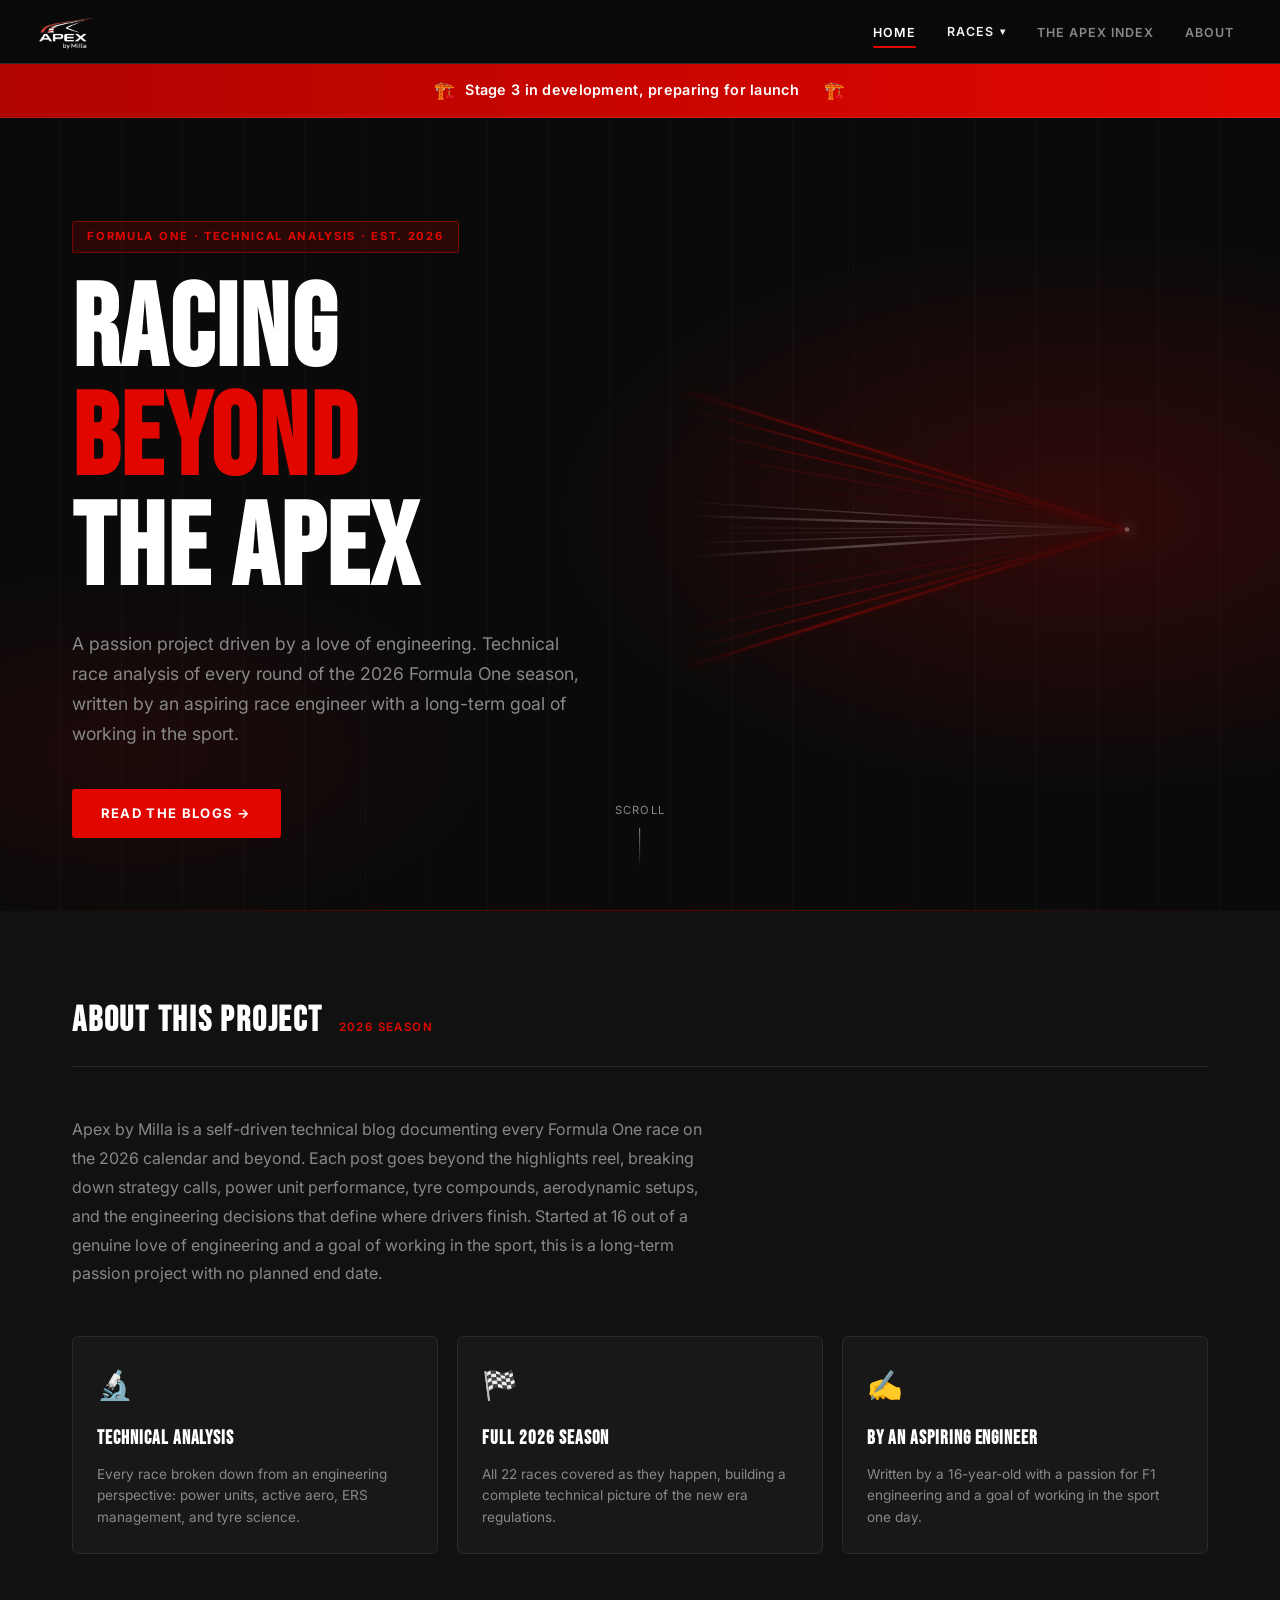
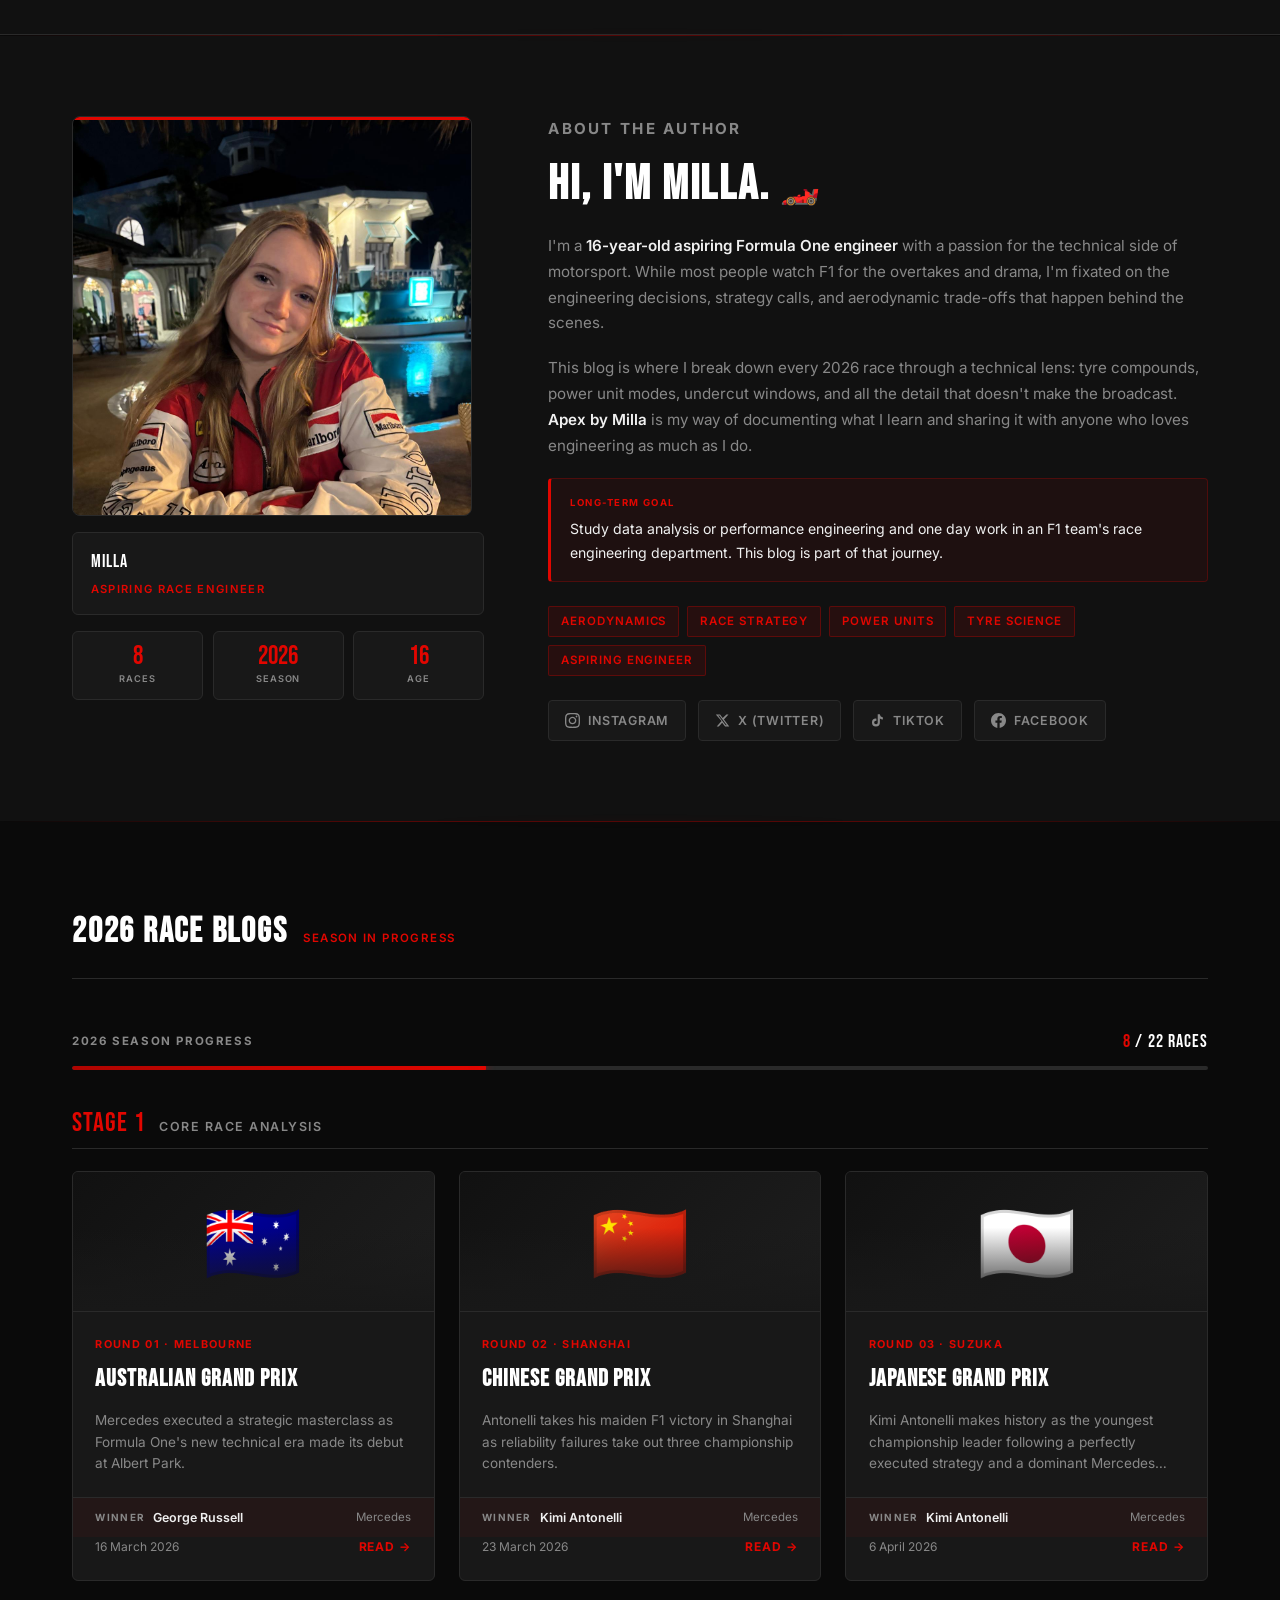
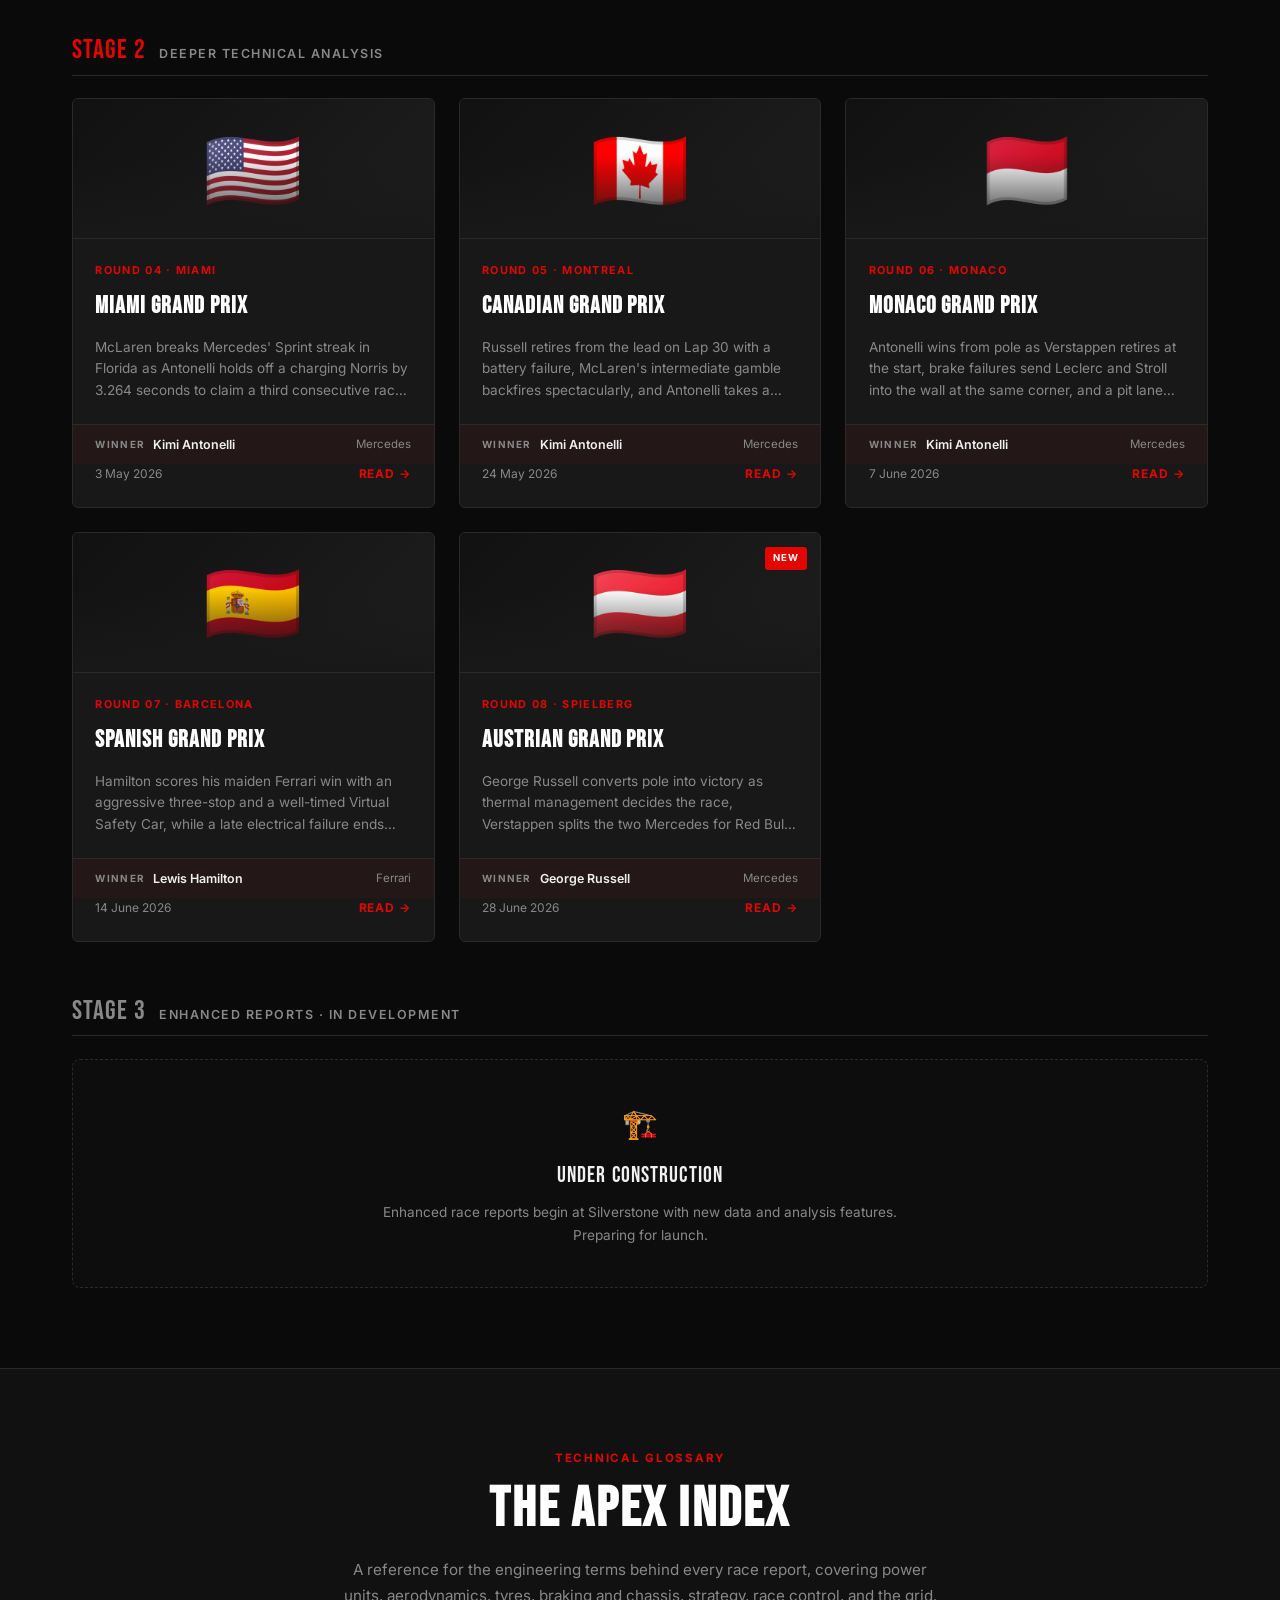
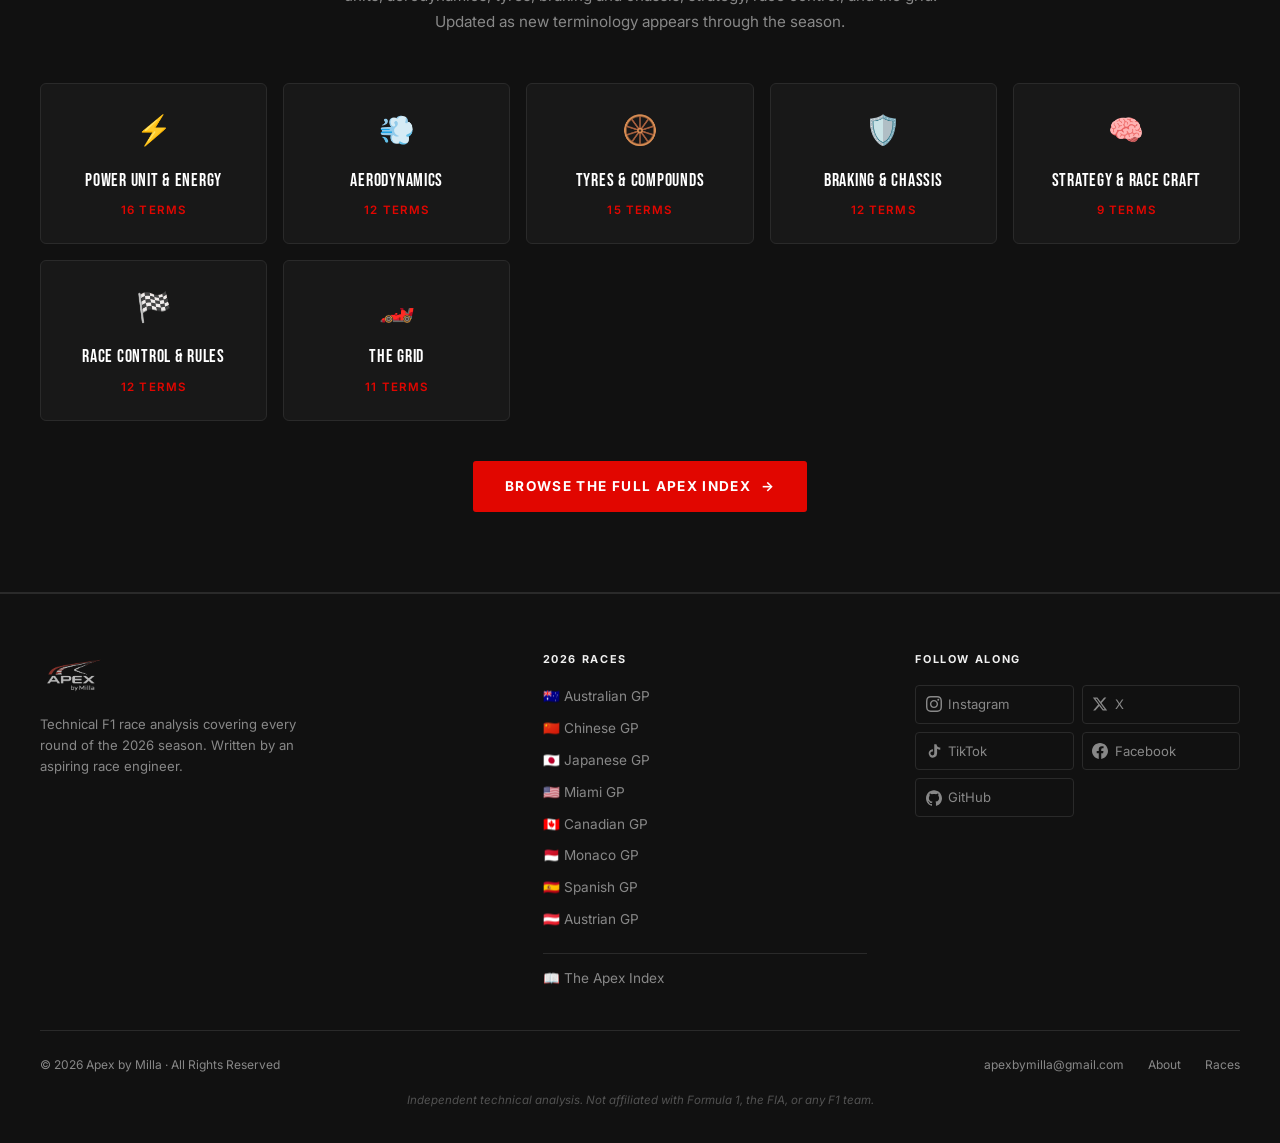
==== commit c6bedb4d: "Add Races dropdown, points, stage tooltip" ====
--- a/index.html
+++ b/index.html
@@ -183,6 +183,13 @@
   padding: 4px;
 }
 .hamburger span {
+  display: block;
+  width: 24px;
+  height: 2px;
+  background: var(--text);
+  border-radius: 2px;
+  transition: all 0.3s;
+}
 
 /* ---------- Races dropdown ---------- */
 /* Replaces the long per-race link list so the navbar still fits as the
@@ -226,13 +233,6 @@
   }
   .nav-races-grid { grid-template-columns: 1fr; }
   .nav-races-panel a { padding: 0.55rem 1rem; font-size: 0.85rem; }
-}
-  display: block;
-  width: 24px;
-  height: 2px;
-  background: var(--text);
-  border-radius: 2px;
-  transition: all 0.3s;
 }
 
 /* ---------- Hero ---------- */
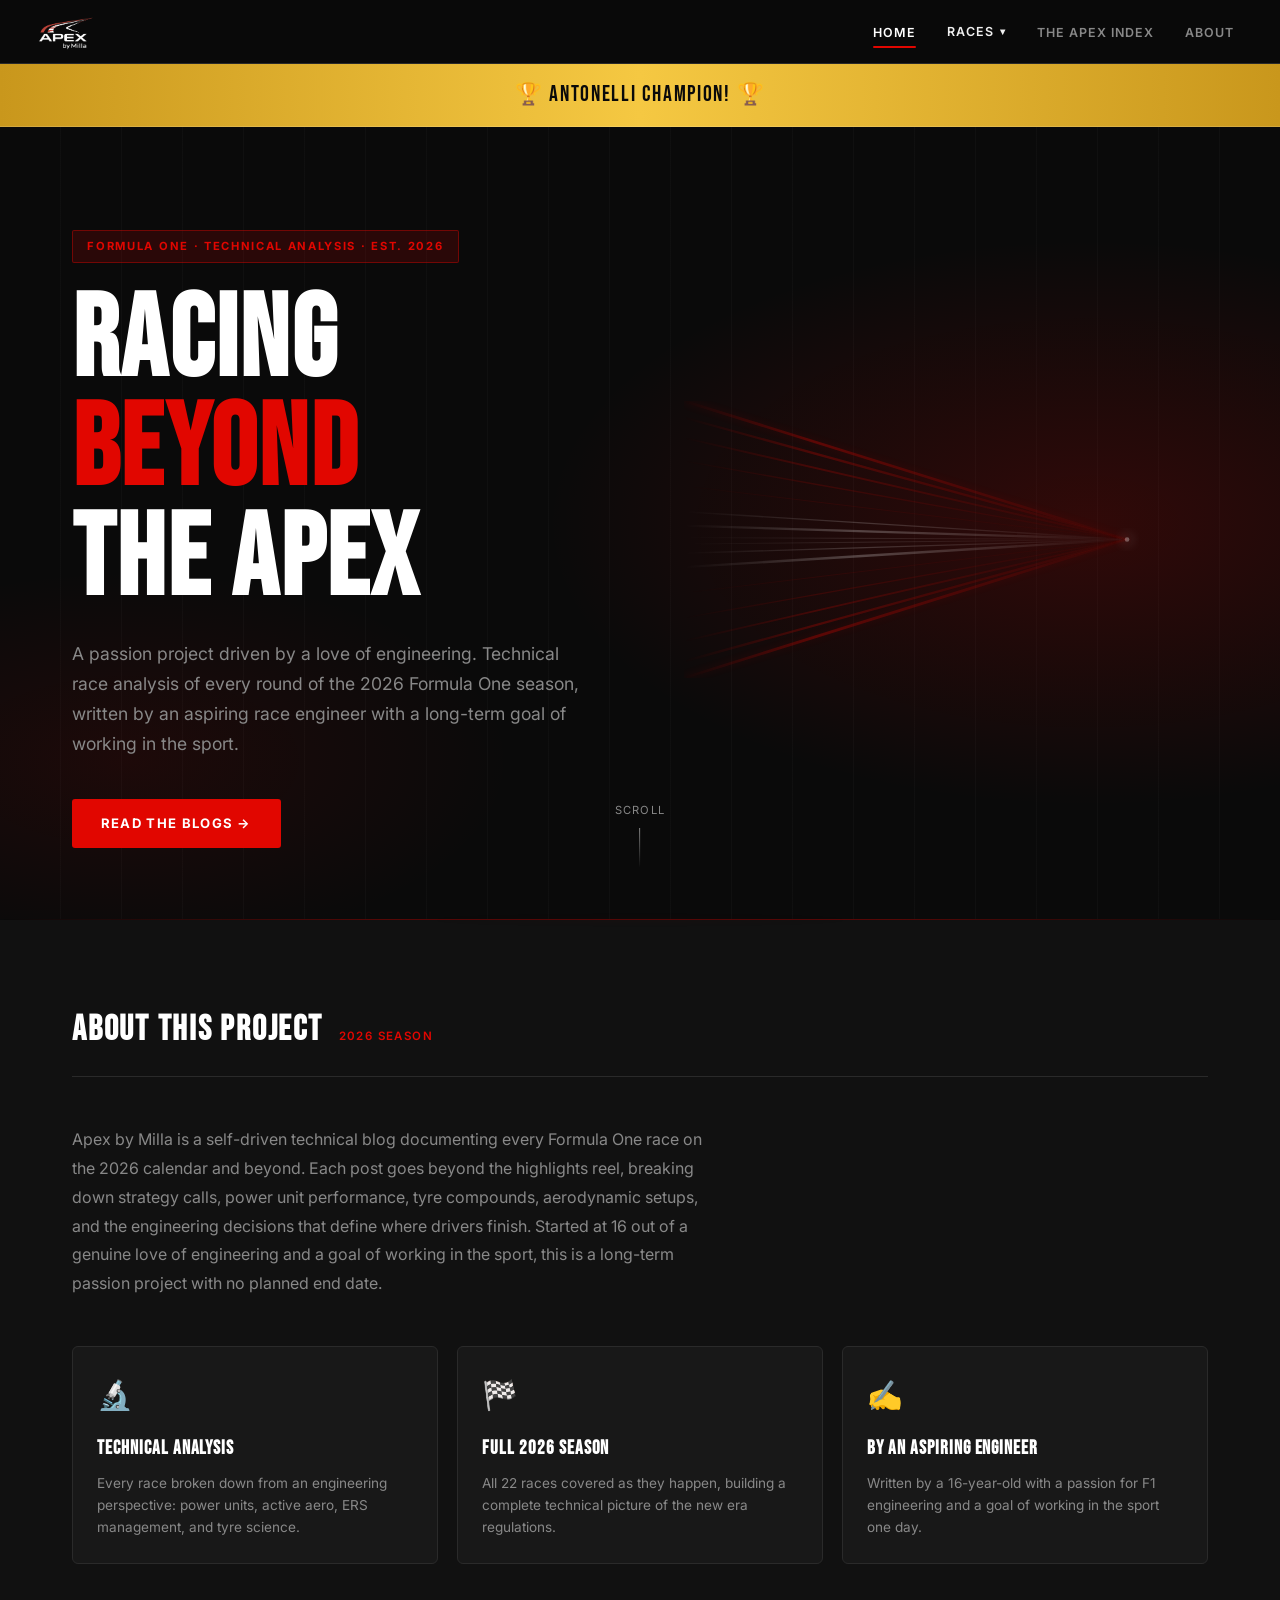
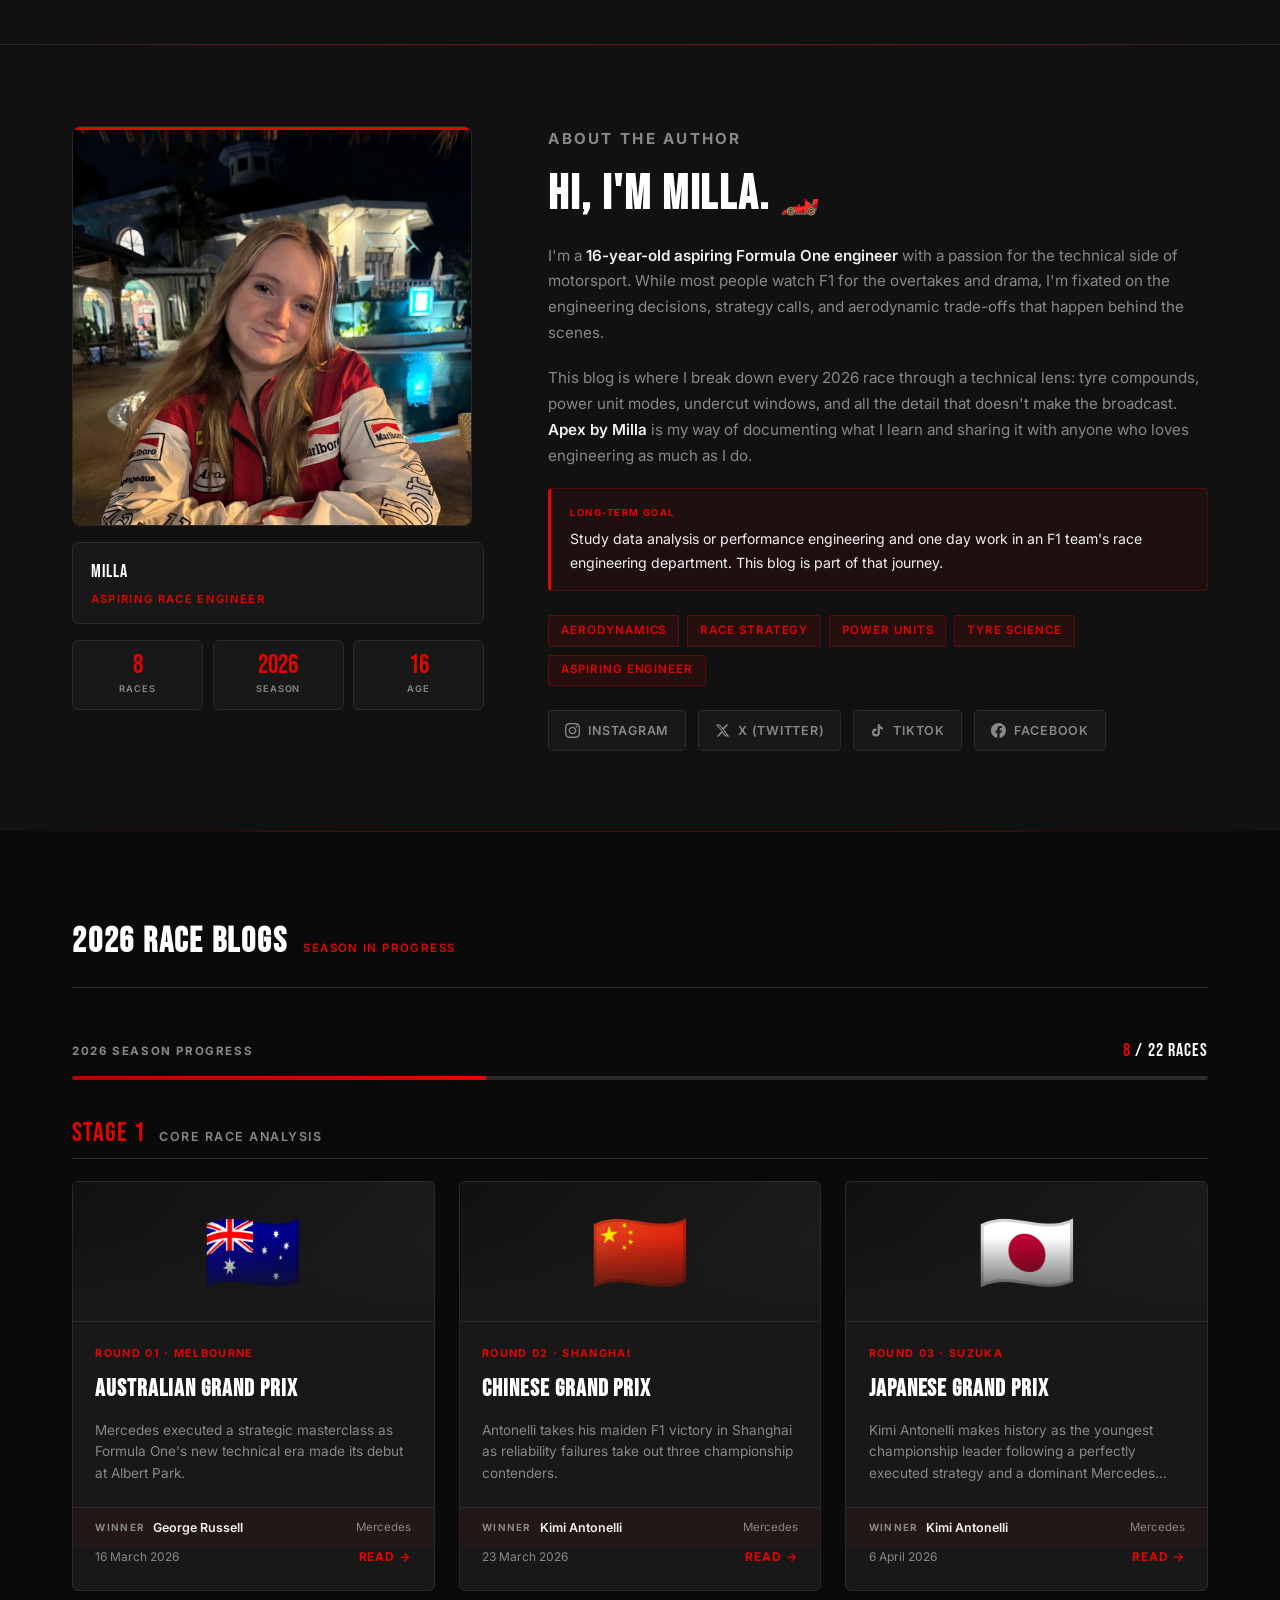
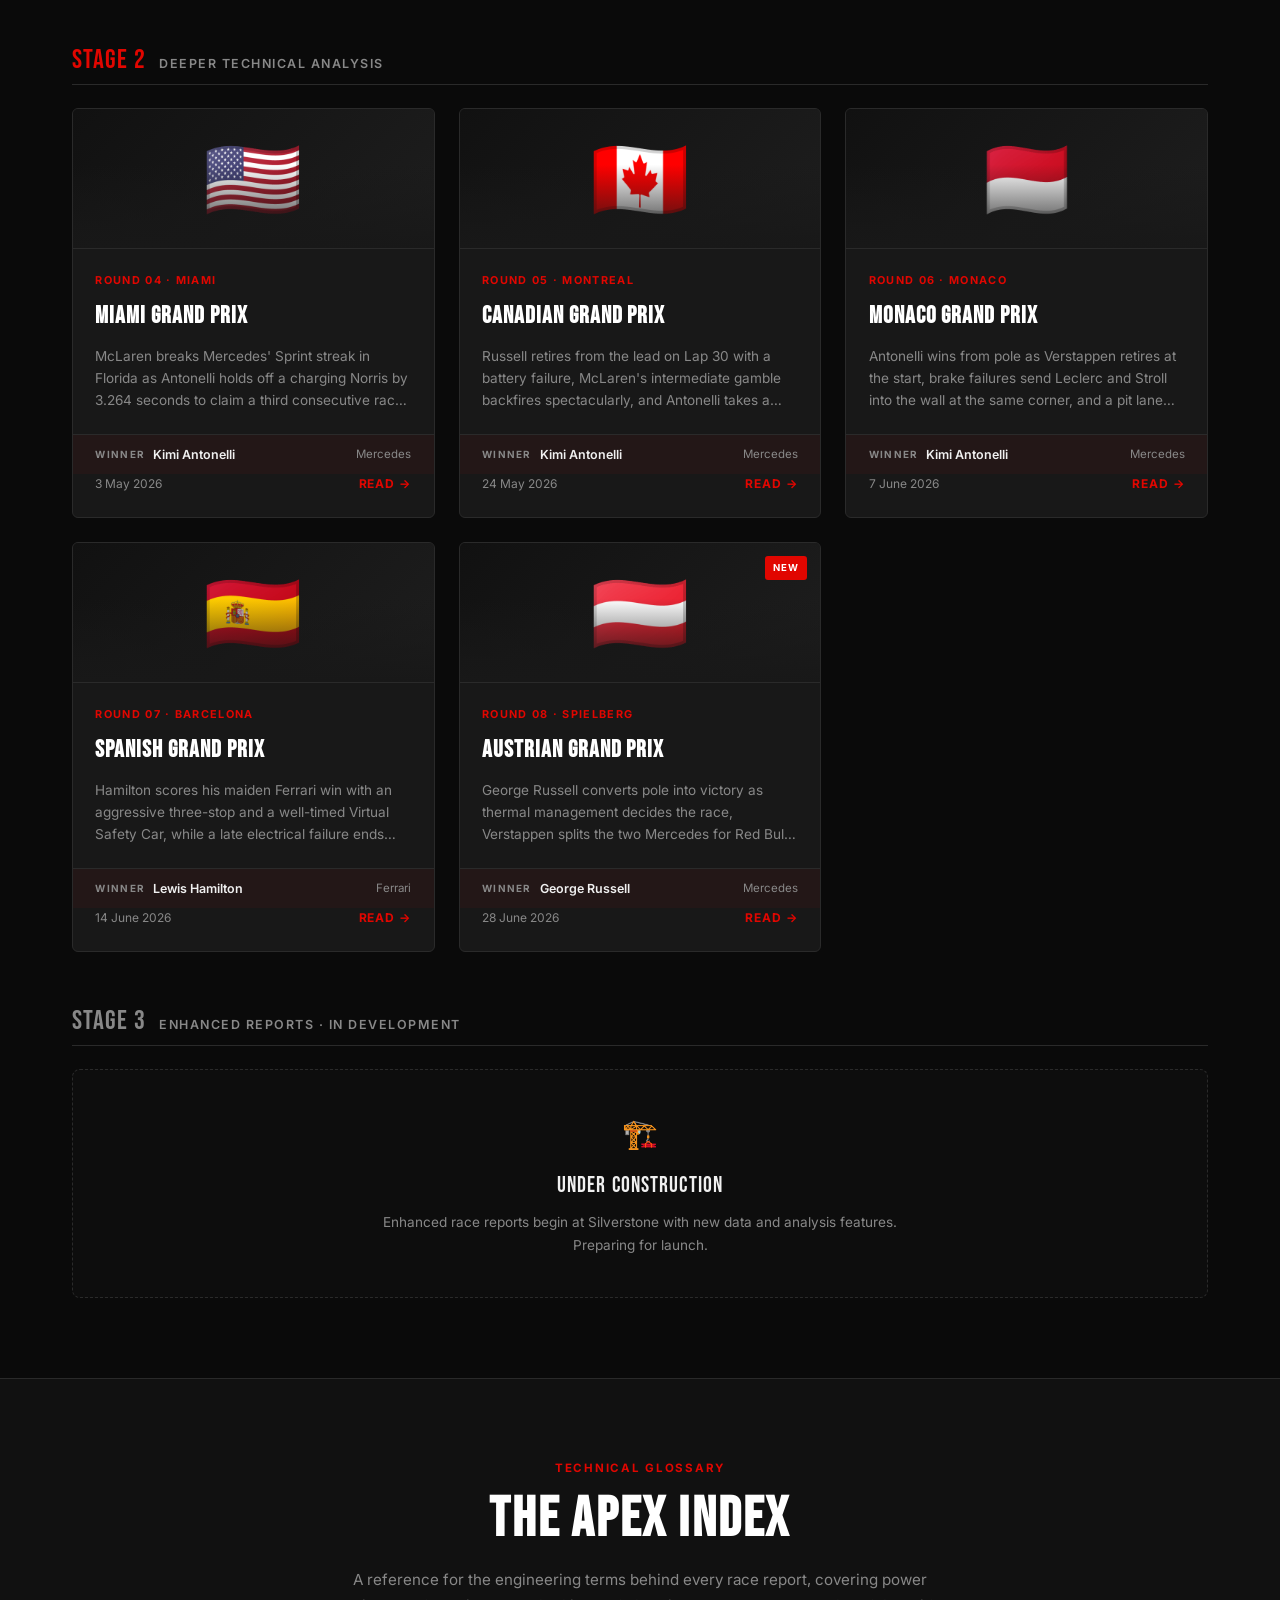
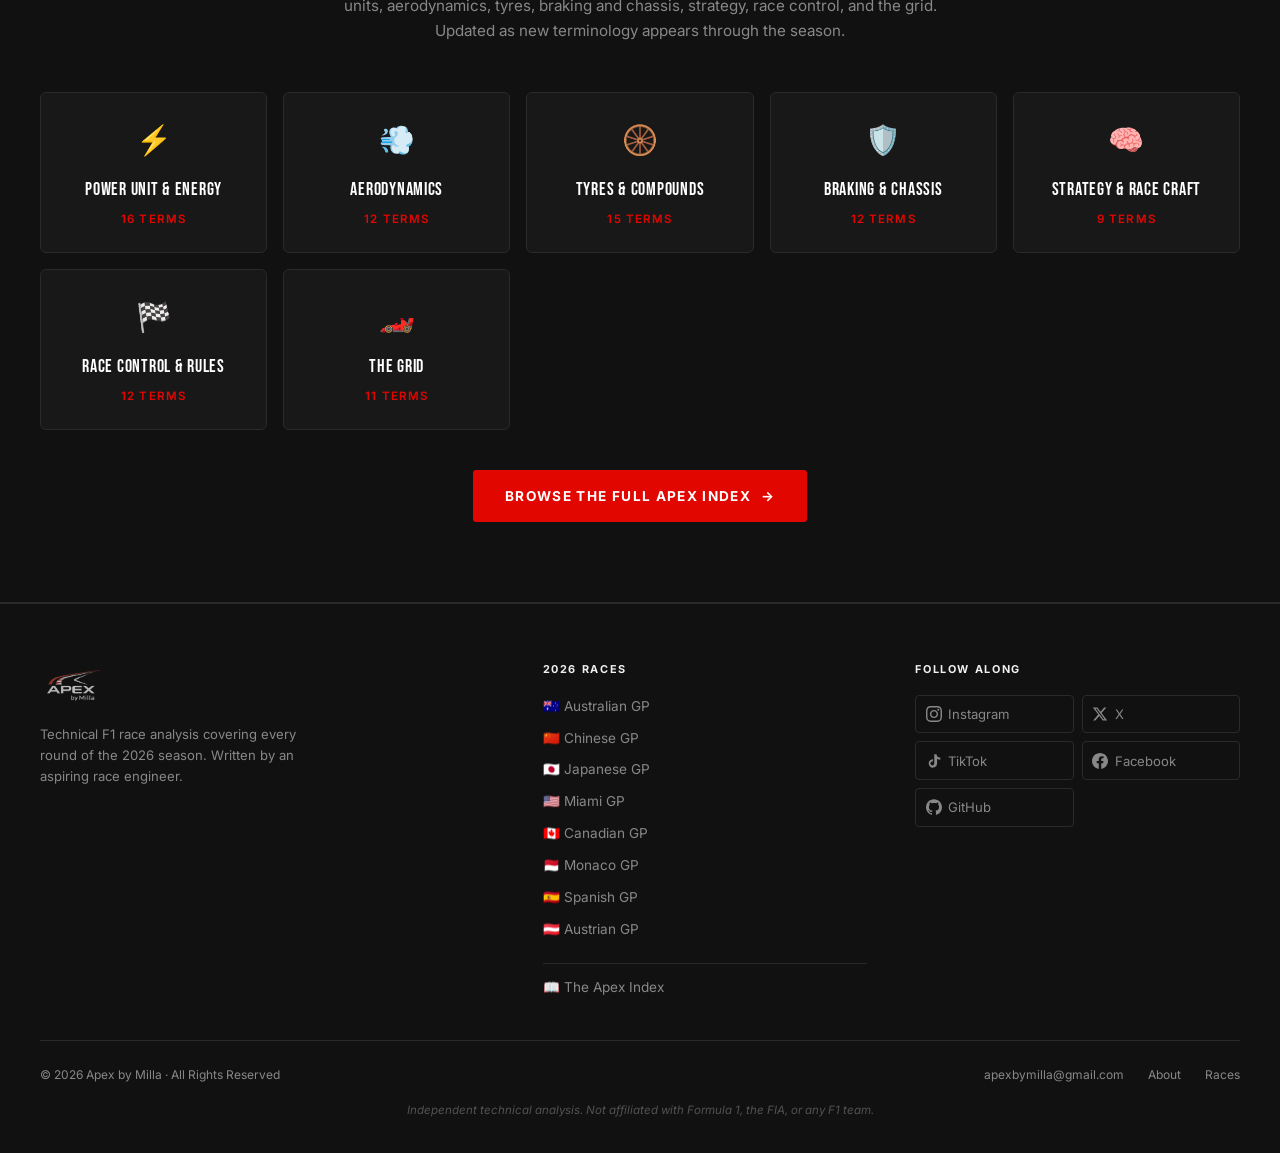
==== commit f9d6799f: "Add Antonelli champion banner" ====
--- a/index.html
+++ b/index.html
@@ -1422,6 +1422,35 @@
 .loading-dots span:nth-child(2) { animation-delay: 0.25s; }
 .loading-dots span:nth-child(3) { animation-delay: 0.5s; }
 @keyframes dotSeq { 0% { opacity: 0; } 15% { opacity: 1; } 80% { opacity: 1; } 100% { opacity: 0; } }
+
+/* ---------- Champion Banner (Antonelli 2026) ---------- */
+.champ-banner {
+  position: relative; overflow: hidden;
+  display: flex; align-items: center; justify-content: center;
+  padding: 0.8rem 1.5rem;
+  background: linear-gradient(90deg, #C9971C, #F5C842 50%, #C9971C);
+  border-bottom: 1px solid rgba(255,255,255,0.15);
+  text-align: center;
+}
+.champ-text {
+  position: relative; z-index: 1;
+  color: #0a0a0a; font-family: 'Bebas Neue', sans-serif;
+  font-size: 1.35rem; letter-spacing: 0.08em;
+}
+.confetti { position: absolute; inset: 0; pointer-events: none; }
+.confetti i {
+  position: absolute; top: -12px; display: block;
+  background: #ffffff; border-radius: 1px; opacity: 0.9;
+  animation-name: confettiFall; animation-timing-function: linear; animation-iteration-count: infinite;
+}
+@keyframes confettiFall {
+  0% { transform: translateY(0) rotate(var(--r)); opacity: 0; }
+  10% { opacity: 0.95; }
+  100% { transform: translateY(70px) rotate(calc(var(--r) + 360deg)); opacity: 0; }
+}
+@media (prefers-reduced-motion: reduce) {
+  .confetti i { animation: none; opacity: 0.6; top: 30%; }
+}
 
 /* ---------- Stage Groups (race blogs) ---------- */
 .stage-group { margin-bottom: 3.5rem; }
@@ -1539,11 +1568,42 @@
     The "NEW" badge automatically pulses for 7 days from the publish date,
     then auto-switches to "LATEST" with a calmer look. No edits needed for that.
   -->
+  <!-- ===== CHAMPION BANNER (Antonelli, 2026 title, added 2026-11-08) =====
+       The old Stage 3 under-construction banner is kept below, commented out. -->
+  <div class="champ-banner" role="status">
+    <div class="confetti" aria-hidden="true">
+      <i style="left:1.5%;width:4px;height:10px;--r:0deg;animation-delay:0.48s;animation-duration:3.31s"></i>
+      <i style="left:6.1%;width:4px;height:7px;--r:90deg;animation-delay:0.19s;animation-duration:3.11s"></i>
+      <i style="left:10.8%;width:4px;height:10px;--r:0deg;animation-delay:0.77s;animation-duration:3.17s"></i>
+      <i style="left:16.8%;width:4px;height:10px;--r:120deg;animation-delay:2.02s;animation-duration:3.22s"></i>
+      <i style="left:19.7%;width:4px;height:8px;--r:90deg;animation-delay:3.12s;animation-duration:2.47s"></i>
+      <i style="left:23.4%;width:6px;height:7px;--r:0deg;animation-delay:0.38s;animation-duration:2.83s"></i>
+      <i style="left:29.2%;width:6px;height:10px;--r:0deg;animation-delay:2.04s;animation-duration:2.92s"></i>
+      <i style="left:33.7%;width:6px;height:8px;--r:60deg;animation-delay:1.98s;animation-duration:3.09s"></i>
+      <i style="left:37.9%;width:4px;height:7px;--r:30deg;animation-delay:2.96s;animation-duration:2.91s"></i>
+      <i style="left:41.2%;width:5px;height:10px;--r:90deg;animation-delay:0.96s;animation-duration:3.09s"></i>
+      <i style="left:46.4%;width:5px;height:7px;--r:60deg;animation-delay:3.14s;animation-duration:2.57s"></i>
+      <i style="left:50.5%;width:6px;height:7px;--r:120deg;animation-delay:1.56s;animation-duration:2.45s"></i>
+      <i style="left:56.2%;width:6px;height:8px;--r:120deg;animation-delay:2.8s;animation-duration:2.84s"></i>
+      <i style="left:60.5%;width:4px;height:8px;--r:90deg;animation-delay:2.55s;animation-duration:2.5s"></i>
+      <i style="left:65.6%;width:5px;height:10px;--r:120deg;animation-delay:0.21s;animation-duration:3.42s"></i>
+      <i style="left:71.0%;width:5px;height:10px;--r:60deg;animation-delay:2.63s;animation-duration:2.8s"></i>
+      <i style="left:72.6%;width:4px;height:8px;--r:0deg;animation-delay:1.48s;animation-duration:2.64s"></i>
+      <i style="left:77.7%;width:5px;height:8px;--r:90deg;animation-delay:0.92s;animation-duration:3.43s"></i>
+      <i style="left:81.7%;width:4px;height:8px;--r:120deg;animation-delay:1.44s;animation-duration:3.17s"></i>
+      <i style="left:86.8%;width:5px;height:7px;--r:30deg;animation-delay:1.33s;animation-duration:2.9s"></i>
+      <i style="left:90.7%;width:4px;height:8px;--r:120deg;animation-delay:0.48s;animation-duration:3.32s"></i>
+      <i style="left:95.5%;width:6px;height:8px;--r:120deg;animation-delay:0.9s;animation-duration:2.6s"></i>
+    </div>
+    <span class="champ-text">🏆 Antonelli champion! 🏆</span>
+  </div>
+  <!--
   <div class="stage-banner">
     <span class="hat">🏗️</span>
     <span>Stage 3 in development, preparing for launch<span class="loading-dots"><span>.</span><span>.</span><span>.</span></span></span>
     <span class="hat">🏗️</span>
   </div>
+  -->
 
   <!-- ===== HERO ===== -->
   <div style="position:relative; background: var(--black);">
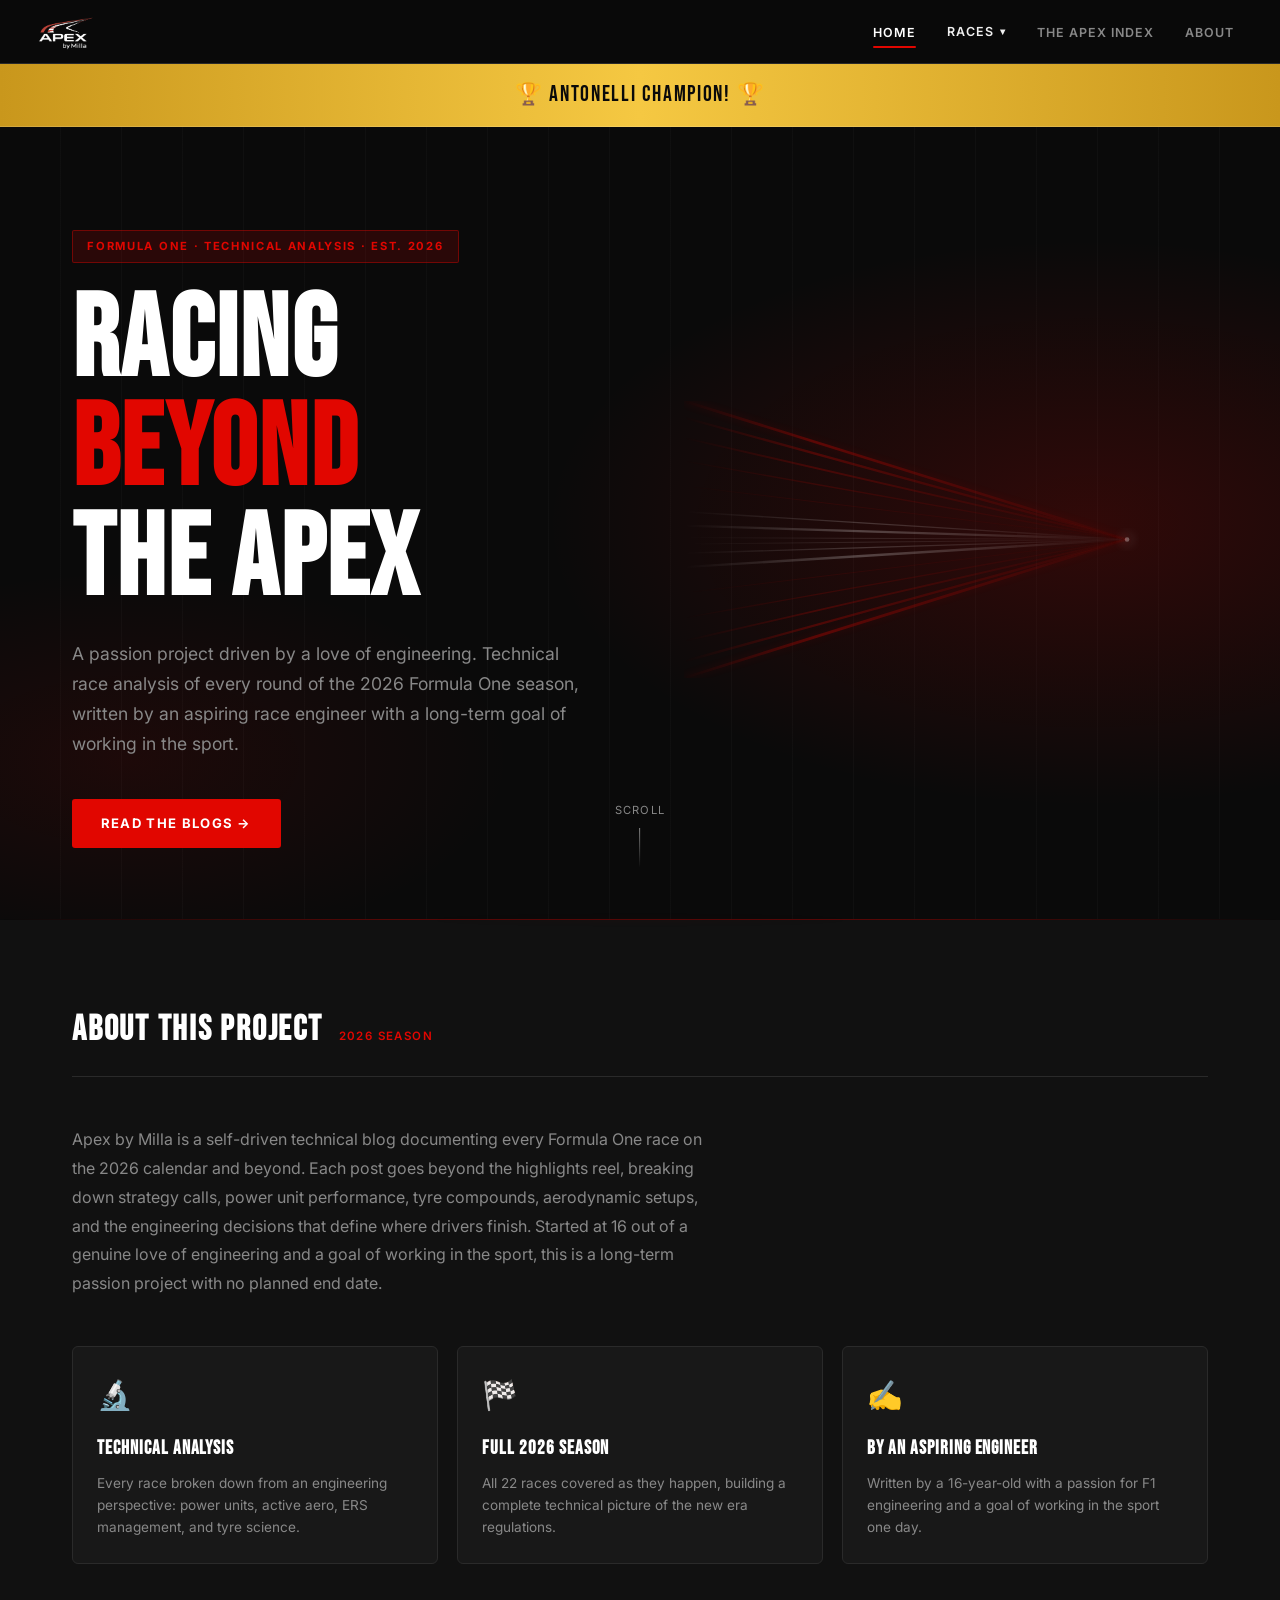
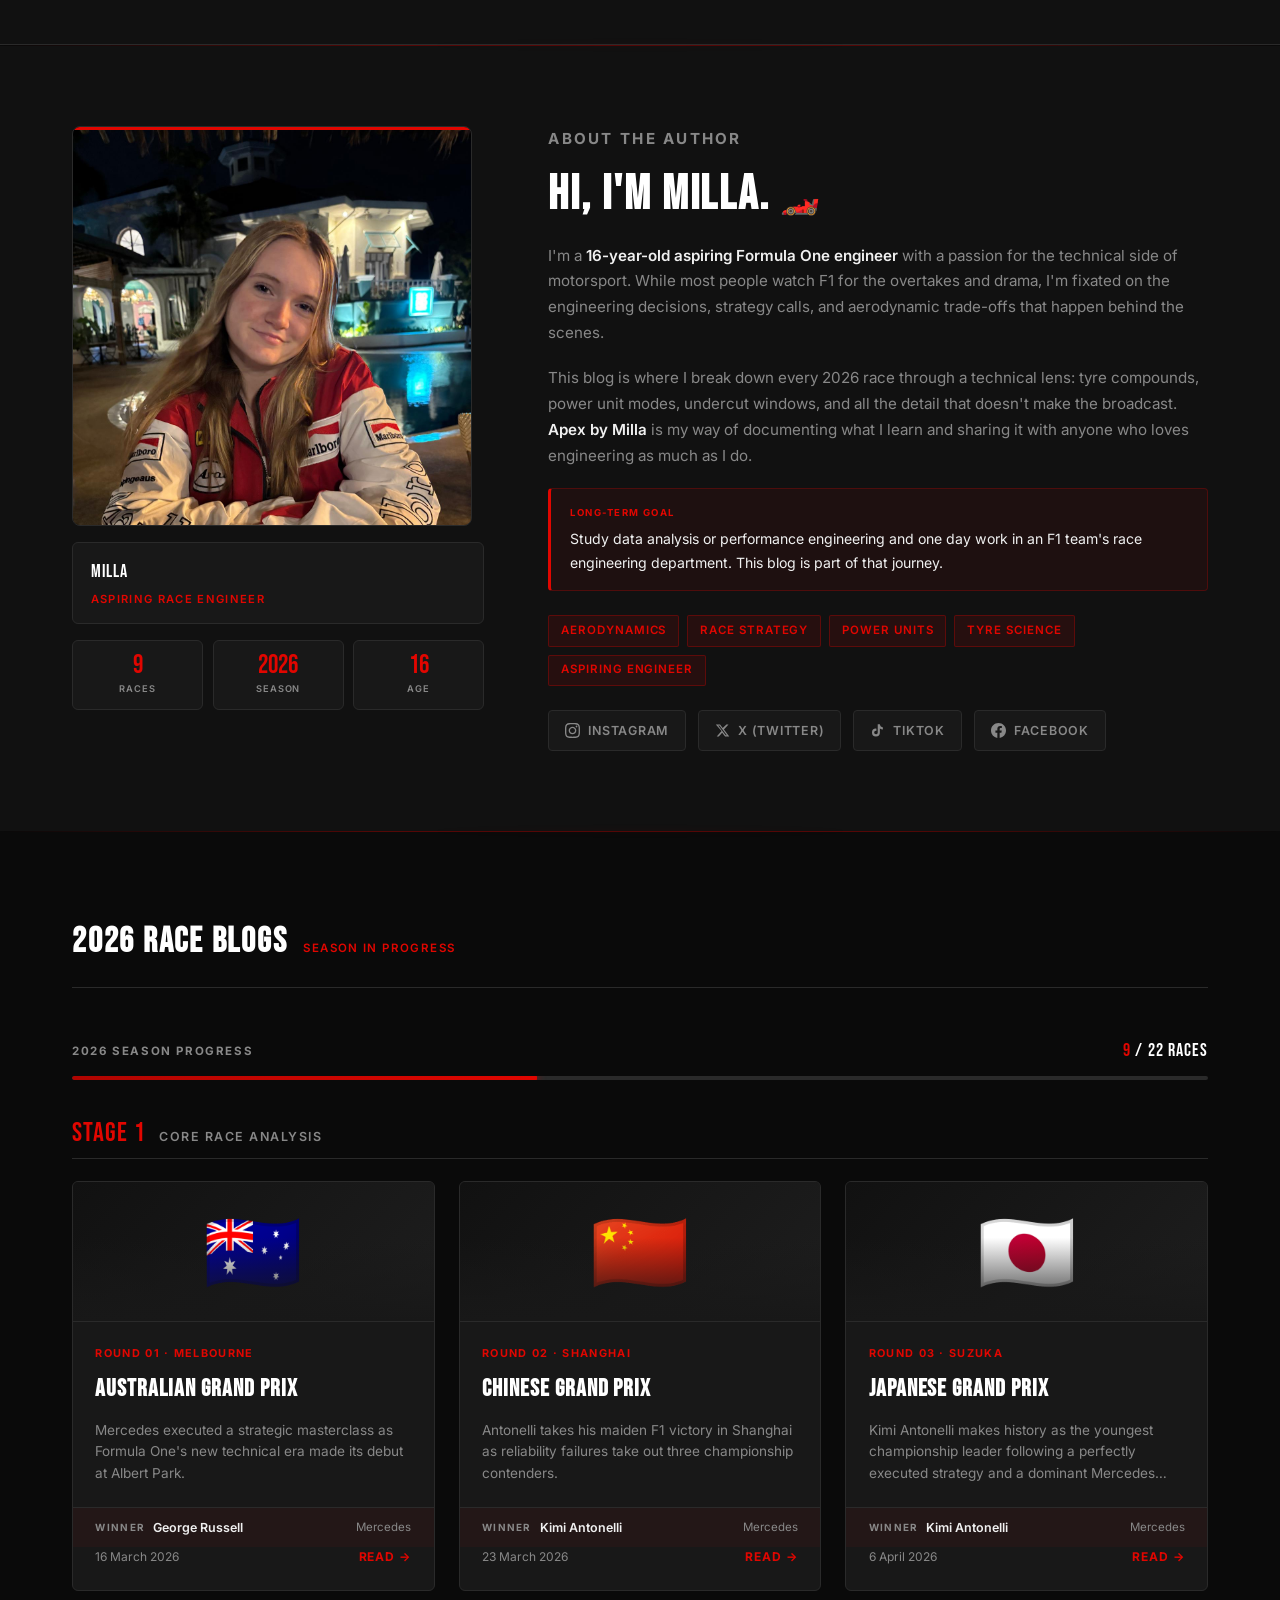
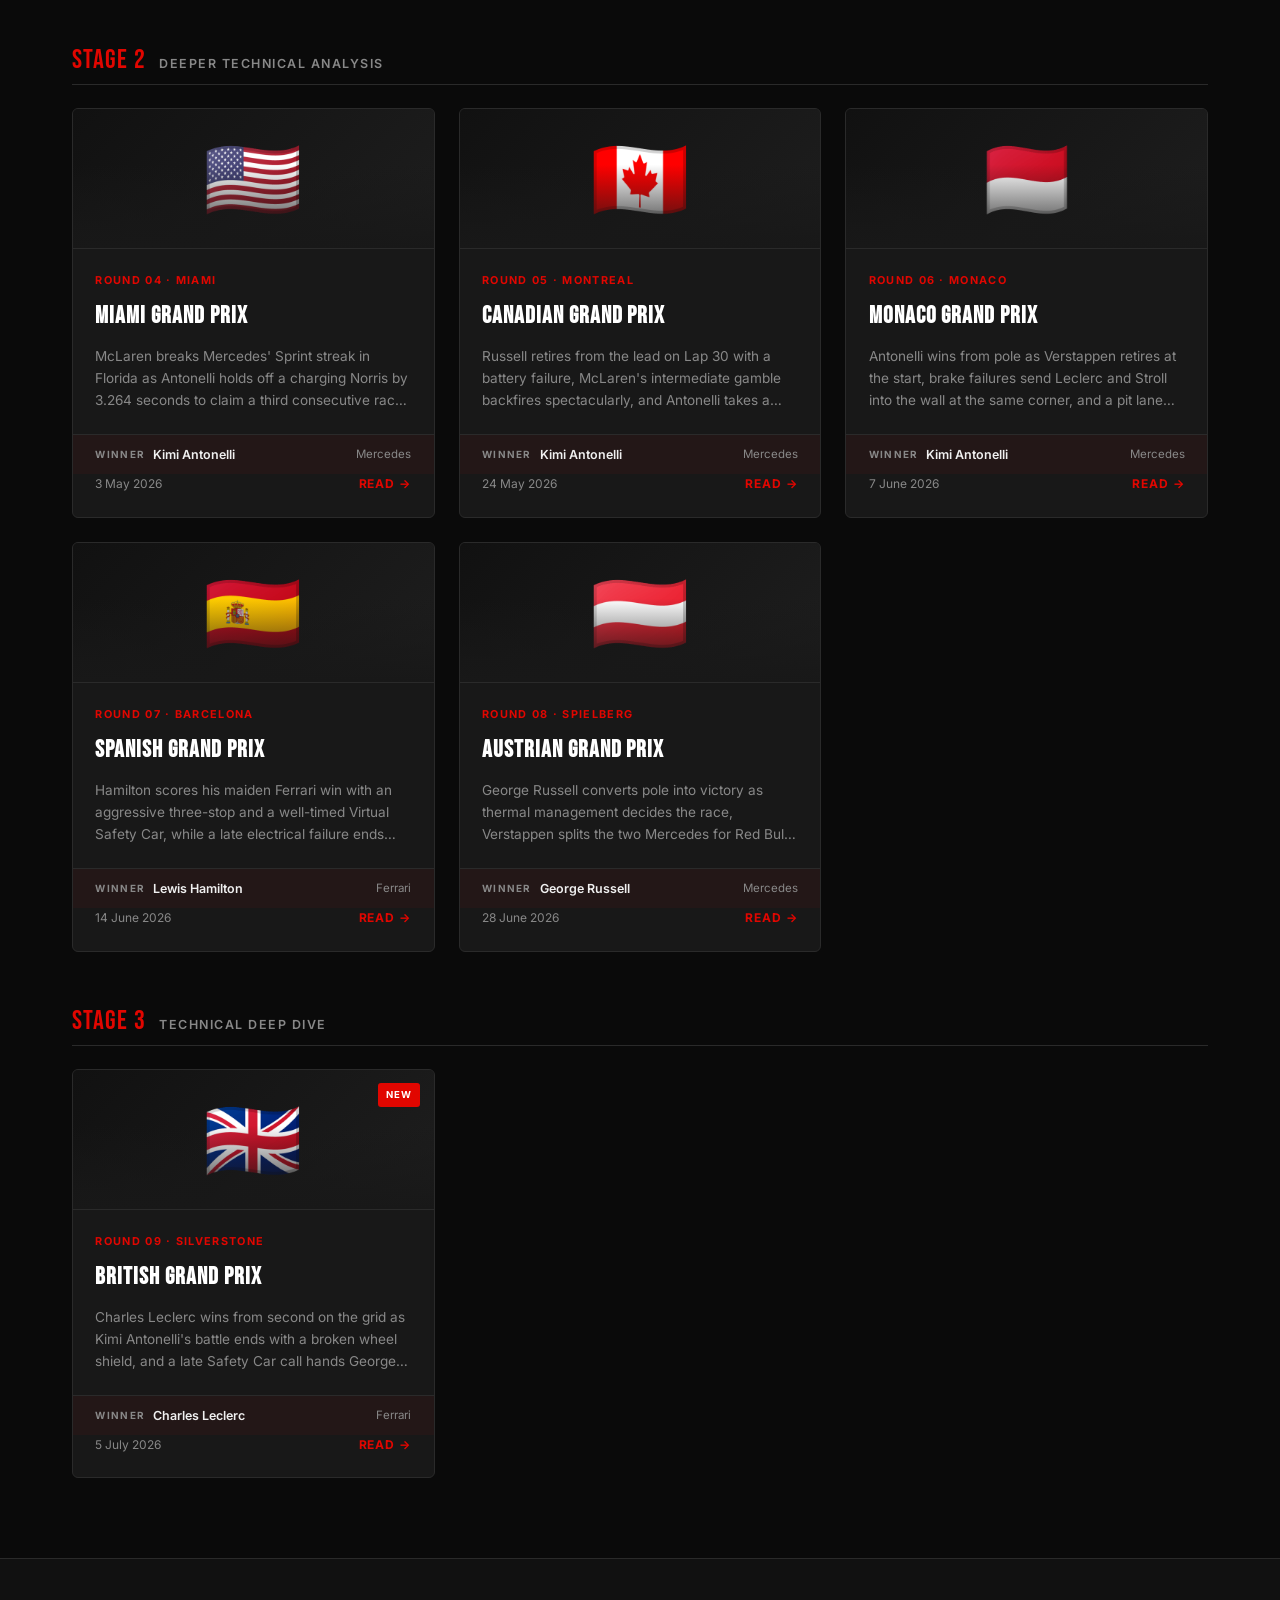
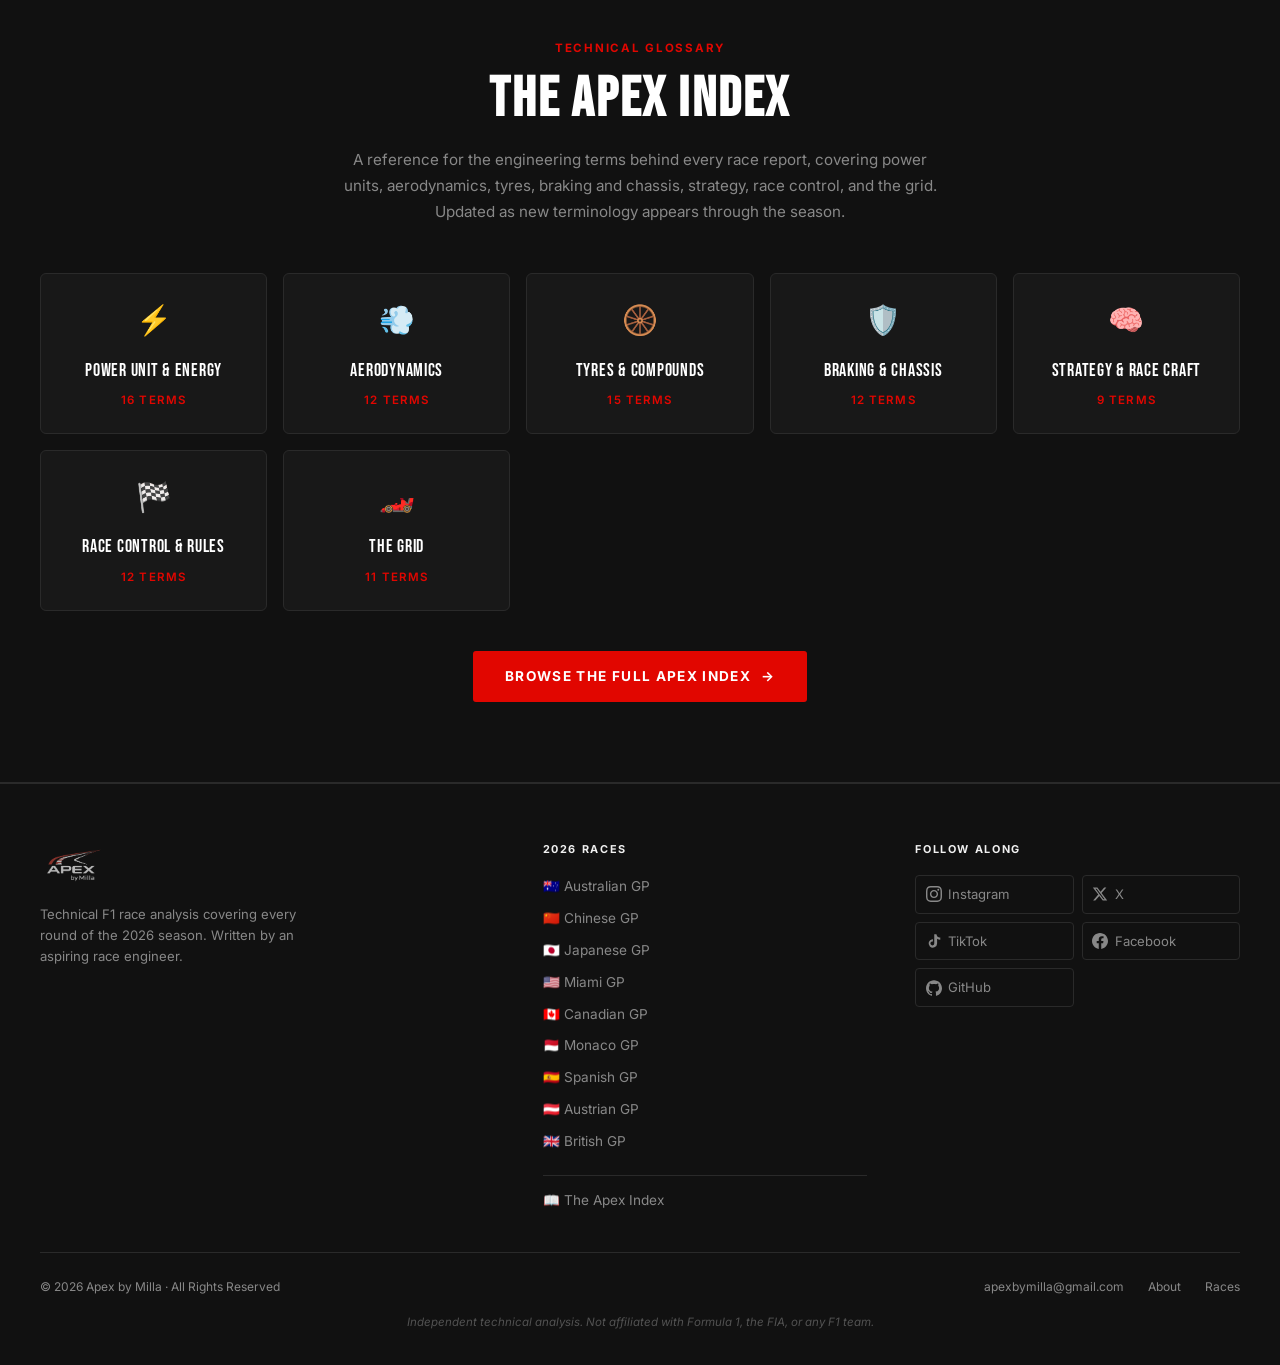
==== commit ec756c2c: "Update homepage and docs for Silverstone" ====
--- a/index.html
+++ b/index.html
@@ -500,7 +500,7 @@
 
 .progress-fill {
   height: 100%;
-  width: 36.4%; /* 8 of 22 */
+  width: 40.9%; /* 9 of 22 */
   background: linear-gradient(90deg, var(--red-dark), var(--red));
   border-radius: 2px;
   position: relative;
@@ -1545,6 +1545,7 @@
             <a href="races/monaco.html">🇲🇨 Monaco</a>
             <a href="races/barcelona.html">🇪🇸 Barcelona</a>
             <a href="races/austria.html">🇦🇹 Austria</a>
+            <a href="races/silverstone.html">🇬🇧 Silverstone</a>
           </div>
         </div>
       </li>
@@ -1681,7 +1682,7 @@
       </div>
       <div class="project-cards">
         <!-- ✏️ Update this href to the newest race page every time a new race goes live -->
-        <a href="races/austria.html" class="project-card reveal" style="text-decoration:none;cursor:pointer;">
+        <a href="races/silverstone.html" class="project-card reveal" style="text-decoration:none;cursor:pointer;">
           <div class="project-card-icon">🔬</div>
           <h3>Technical Analysis</h3>
           <p>Every race broken down from an engineering perspective: power units, active aero, ERS management, and tyre science.</p>
@@ -1716,7 +1717,7 @@
         </div>
         <div class="about-stats-row">
           <div class="about-stat-box">
-            <div class="about-stat-box-num">8</div>
+            <div class="about-stat-box-num">9</div>
             <div class="about-stat-box-label">Races</div>
           </div>
           <div class="about-stat-box">
@@ -1805,7 +1806,7 @@
       <div class="season-progress reveal" id="season-progress">
         <div class="season-progress-header">
           <span class="season-progress-label">2026 Season Progress</span>
-          <span class="season-progress-count"><span>8</span> / 22 Races</span>
+          <span class="season-progress-count"><span>9</span> / 22 Races</span>
         </div>
         <div class="progress-track">
           <div class="progress-fill"></div>
@@ -1977,9 +1978,8 @@
           </div>
         </a>
 
-        <!-- Card 8: Austria (NEW) -->
-        <a href="races/austria.html" class="race-card reveal reveal-delay-4" style="position:relative;">
-          <span class="card-new-badge">New</span>
+        <!-- Card 8: Austria -->
+        <a href="races/austria.html" class="race-card reveal reveal-delay-4">
           <div class="card-flag">🇦🇹</div>
           <div class="card-body">
             <div class="card-round">Round 08 · Spielberg</div>
@@ -2004,16 +2004,36 @@
         </div>
       </div>
 
-      <!-- ═══ STAGE 3 · ENHANCED REPORTS (IN DEVELOPMENT) ═══ -->
-      <div class="stage-group upcoming">
+      <!-- ═══ STAGE 3 · TECHNICAL DEEP DIVE ═══ -->
+      <div class="stage-group">
         <div class="stage-group-header">
           <span class="stage-group-num">Stage 3</span>
-          <span class="stage-group-desc">Enhanced Reports · In Development</span>
+          <span class="stage-group-desc">Technical Deep Dive</span>
         </div>
-        <div class="stage3-coming">
-          <div class="s3-emoji">🏗️</div>
-          <div class="s3-title">Under Construction</div>
-          <div class="s3-text">Enhanced race reports begin at Silverstone with new data and analysis features. Preparing for launch.</div>
+        <div class="races-grid">
+
+        <!-- Card 9: Silverstone (NEW) -->
+        <a href="races/silverstone.html" class="race-card reveal" style="position:relative;">
+          <span class="card-new-badge">New</span>
+          <div class="card-flag">🇬🇧</div>
+          <div class="card-body">
+            <div class="card-round">Round 09 · Silverstone</div>
+            <h3 class="card-title">British Grand Prix</h3>
+            <p class="card-excerpt">
+              Charles Leclerc wins from second on the grid as Kimi Antonelli's battle ends with a broken wheel shield, and a late Safety Car call hands George Russell second ahead of Hamilton.
+            </p>
+          </div>
+          <div class="card-winner">
+            <span class="card-winner-label">Winner</span>
+            <span class="card-winner-name">Charles Leclerc</span>
+            <span class="card-winner-team">Ferrari</span>
+          </div>
+          <div class="card-footer">
+            <span class="card-date">5 July 2026</span>
+            <span class="card-arrow">Read →</span>
+          </div>
+        </a>
+
         </div>
       </div>
     </div>
@@ -2096,6 +2116,7 @@
           <li><a href="races/monaco.html">🇲🇨 Monaco GP</a></li>
           <li><a href="races/barcelona.html">🇪🇸 Spanish GP</a></li>
           <li><a href="races/austria.html">🇦🇹 Austrian GP</a></li>
+          <li><a href="races/silverstone.html">🇬🇧 British GP</a></li>
           <li style="margin-top: 0.8rem; padding-top: 0.8rem; border-top: 1px solid var(--border);"><a href="apex-index.html">📖 The Apex Index</a></li>
         </ul>
       </div>
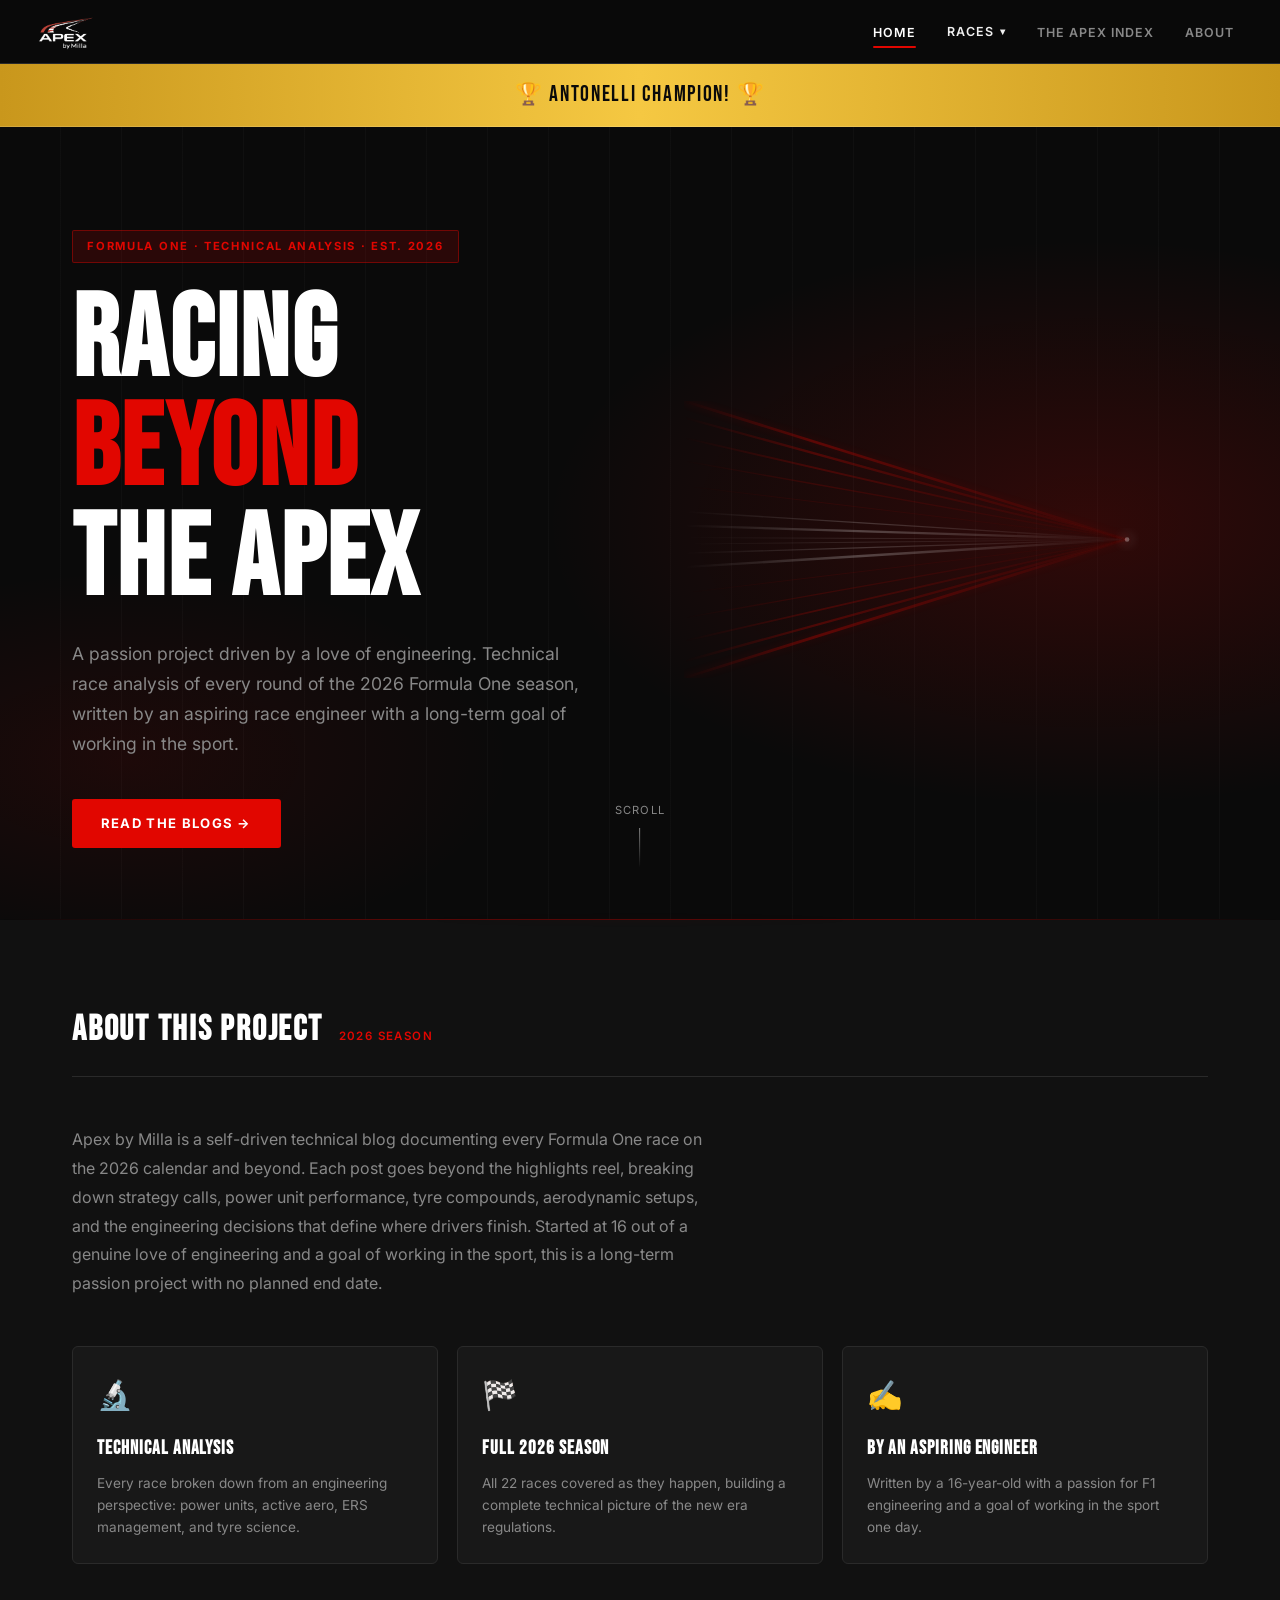
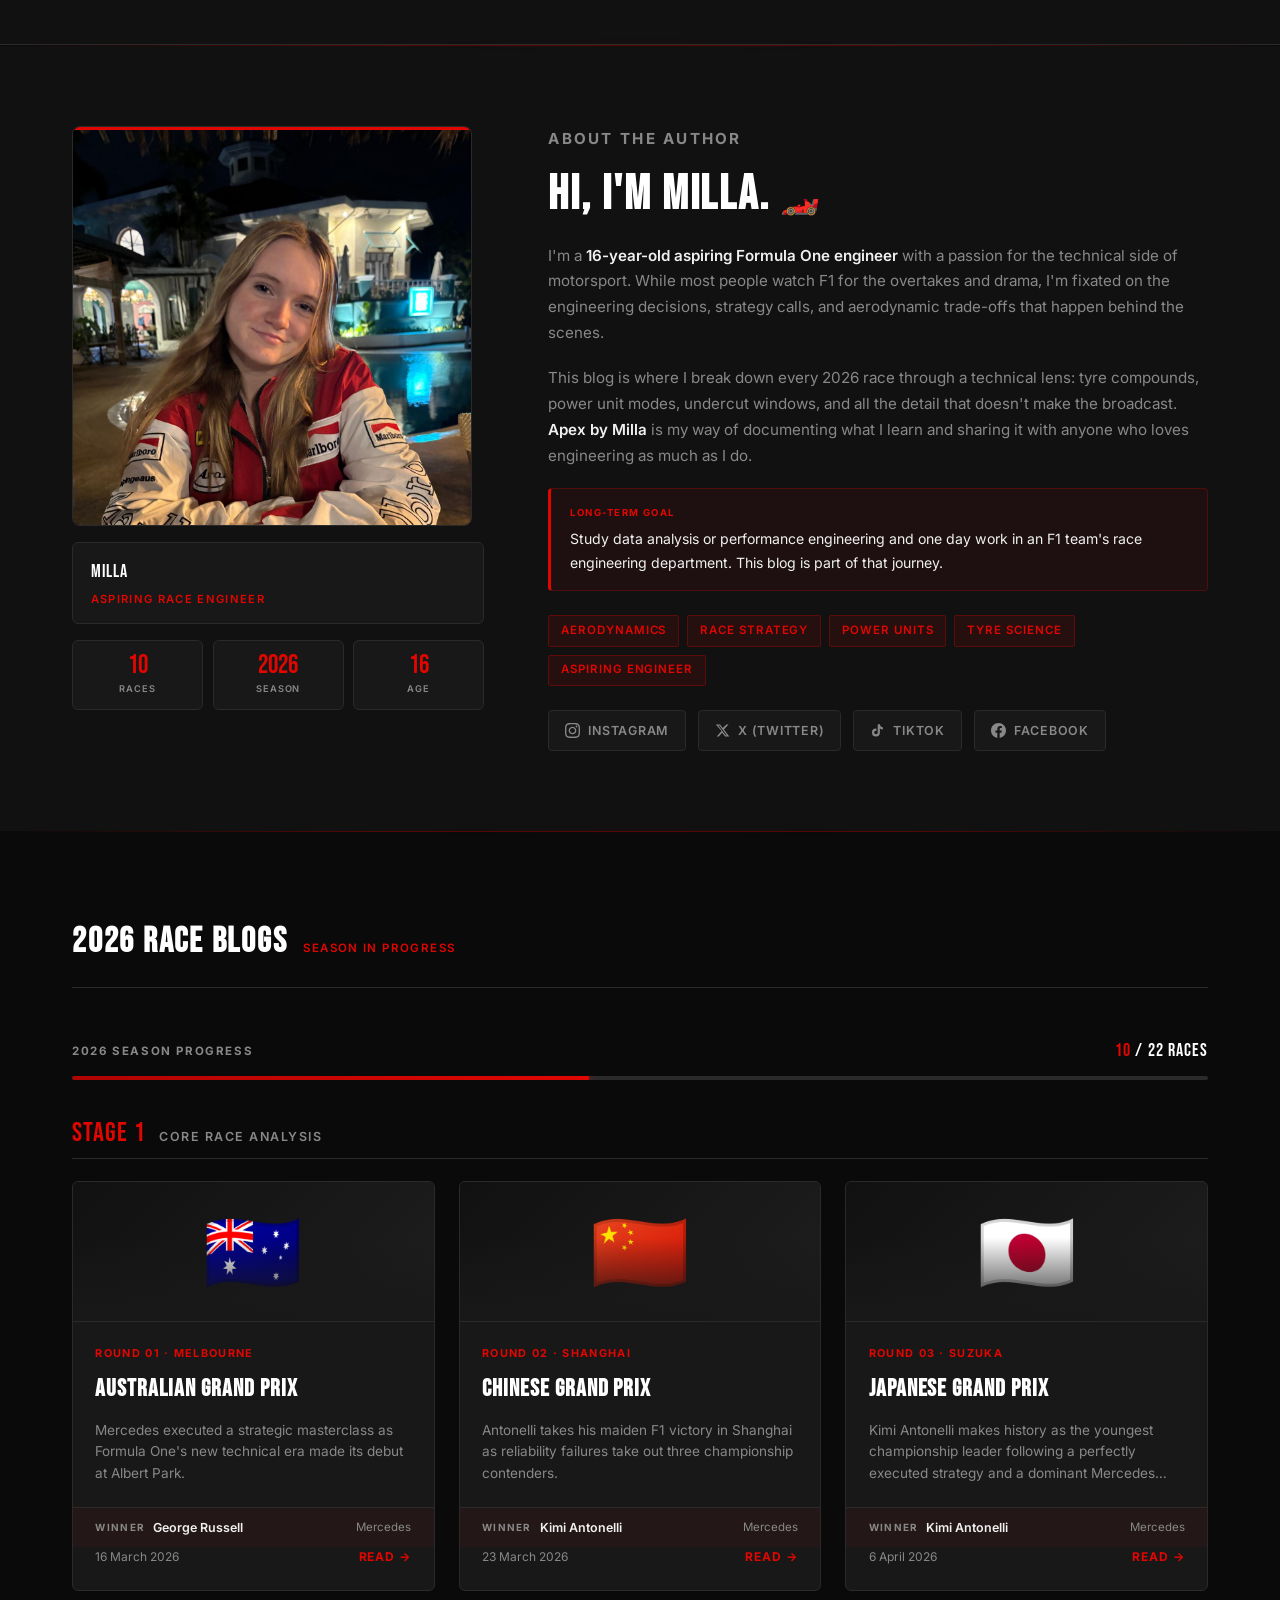
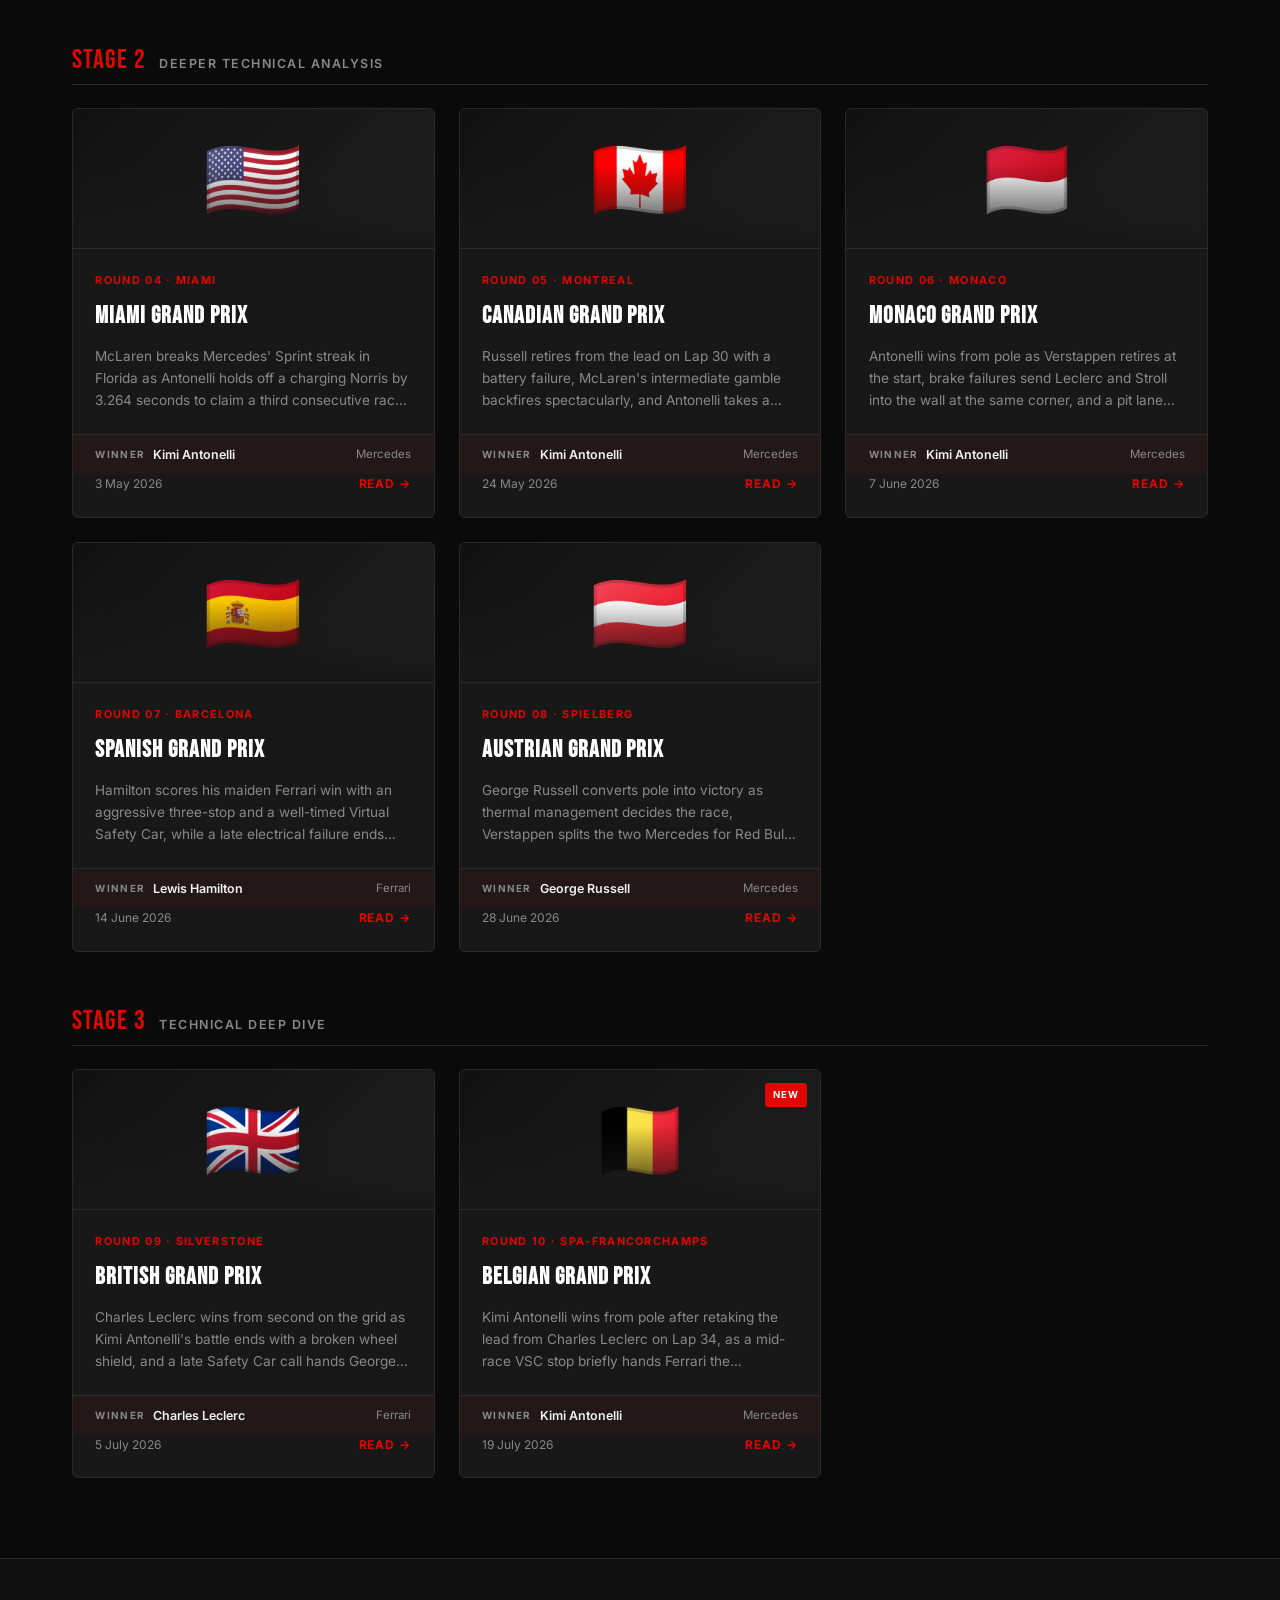
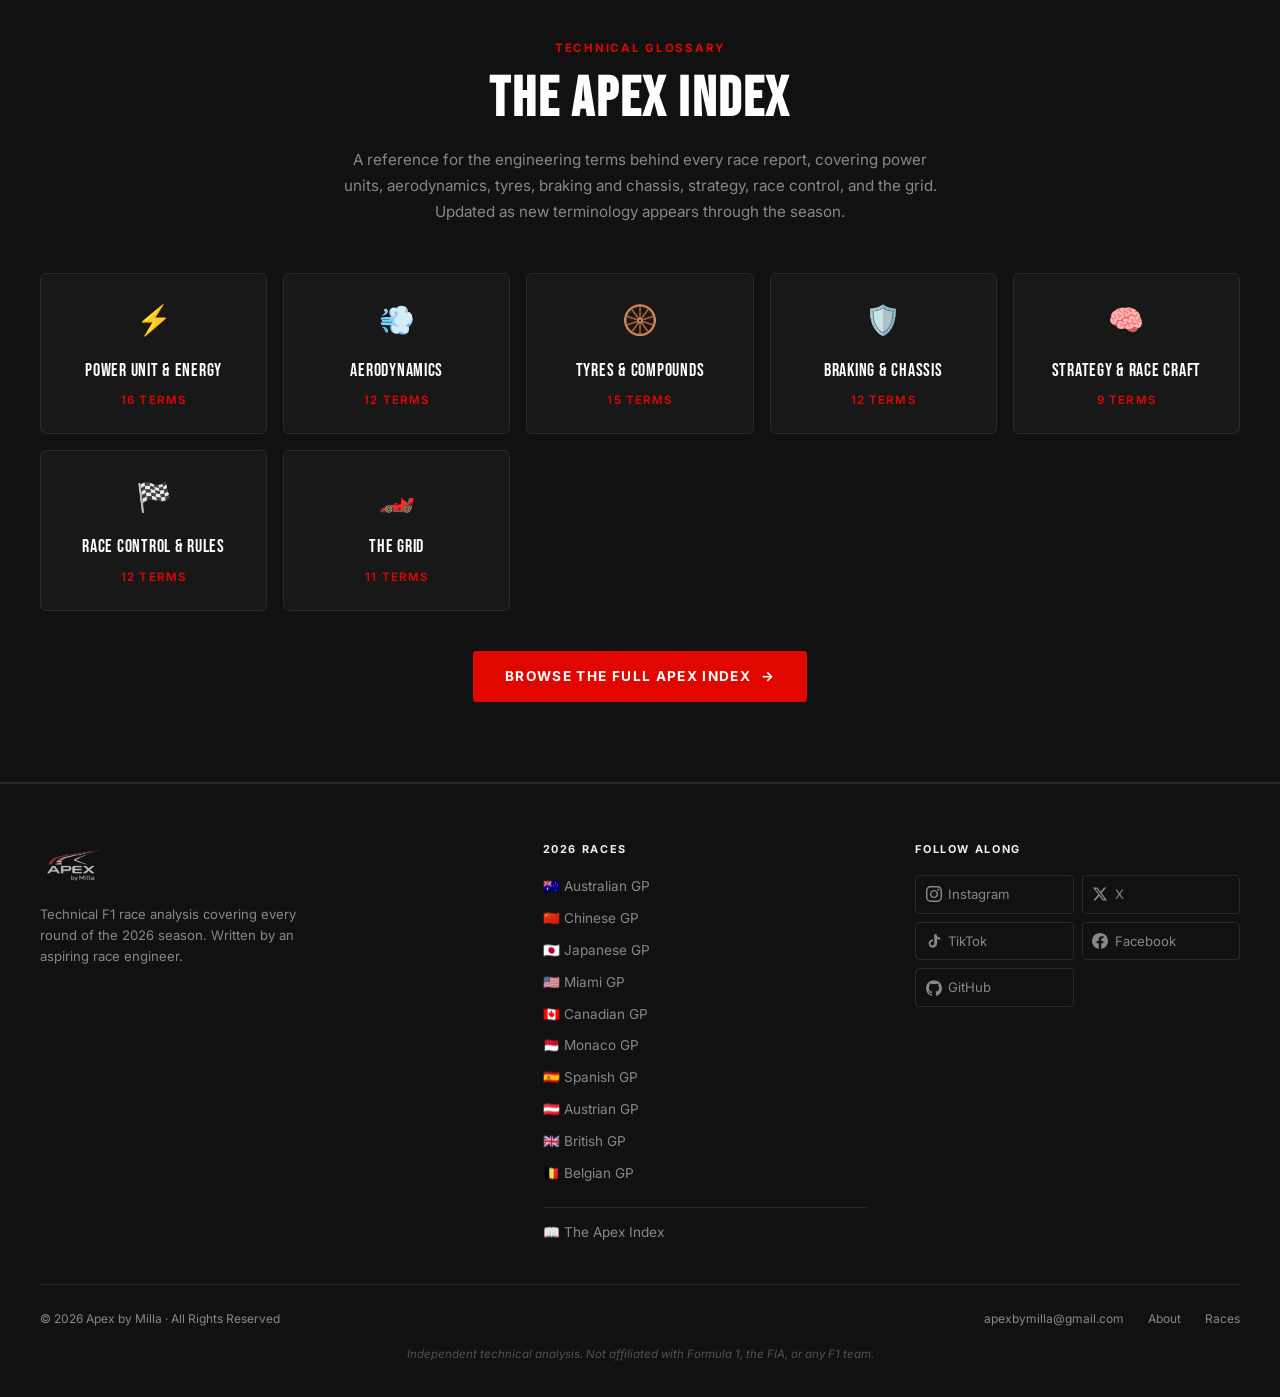
==== commit 7fdec951: "Add Belgian GP to homepage and index" ====
--- a/index.html
+++ b/index.html
@@ -215,6 +215,9 @@
   display: none; z-index: 120;
 }
 .nav-races.open > .nav-races-panel { display: block; }
+/* Invisible bridge over the gap between the button and the panel, so the
+   mouse never leaves the dropdown on its way down to a race. */
+.nav-races-panel::before { content: ""; position: absolute; left: 0; right: 0; top: -0.6rem; height: 0.6rem; }
 /* ✏️ Once you pass about 12 races, change repeat(2 to repeat(3 so the panel
    stays short rather than tall. */
 .nav-races-grid { display: grid; grid-template-columns: repeat(2, minmax(148px, 1fr)); gap: 0.1rem; }
@@ -500,7 +503,7 @@
 
 .progress-fill {
   height: 100%;
-  width: 40.9%; /* 9 of 22 */
+  width: 45.5%; /* 10 of 22 */
   background: linear-gradient(90deg, var(--red-dark), var(--red));
   border-radius: 2px;
   position: relative;
@@ -1546,6 +1549,7 @@
             <a href="races/barcelona.html">🇪🇸 Barcelona</a>
             <a href="races/austria.html">🇦🇹 Austria</a>
             <a href="races/silverstone.html">🇬🇧 Silverstone</a>
+            <a href="races/belgium.html">🇧🇪 Belgium</a>
           </div>
         </div>
       </li>
@@ -1682,7 +1686,7 @@
       </div>
       <div class="project-cards">
         <!-- ✏️ Update this href to the newest race page every time a new race goes live -->
-        <a href="races/silverstone.html" class="project-card reveal" style="text-decoration:none;cursor:pointer;">
+        <a href="races/belgium.html" class="project-card reveal" style="text-decoration:none;cursor:pointer;">
           <div class="project-card-icon">🔬</div>
           <h3>Technical Analysis</h3>
           <p>Every race broken down from an engineering perspective: power units, active aero, ERS management, and tyre science.</p>
@@ -1717,7 +1721,7 @@
         </div>
         <div class="about-stats-row">
           <div class="about-stat-box">
-            <div class="about-stat-box-num">9</div>
+            <div class="about-stat-box-num">10</div>
             <div class="about-stat-box-label">Races</div>
           </div>
           <div class="about-stat-box">
@@ -1806,7 +1810,7 @@
       <div class="season-progress reveal" id="season-progress">
         <div class="season-progress-header">
           <span class="season-progress-label">2026 Season Progress</span>
-          <span class="season-progress-count"><span>9</span> / 22 Races</span>
+          <span class="season-progress-count"><span>10</span> / 22 Races</span>
         </div>
         <div class="progress-track">
           <div class="progress-fill"></div>
@@ -2012,9 +2016,8 @@
         </div>
         <div class="races-grid">
 
-        <!-- Card 9: Silverstone (NEW) -->
+        <!-- Card 9: Silverstone -->
         <a href="races/silverstone.html" class="race-card reveal" style="position:relative;">
-          <span class="card-new-badge">New</span>
           <div class="card-flag">🇬🇧</div>
           <div class="card-body">
             <div class="card-round">Round 09 · Silverstone</div>
@@ -2030,6 +2033,28 @@
           </div>
           <div class="card-footer">
             <span class="card-date">5 July 2026</span>
+            <span class="card-arrow">Read →</span>
+          </div>
+        </a>
+
+        <!-- Card 10: Belgium (NEW) -->
+        <a href="races/belgium.html" class="race-card reveal reveal-delay-1" style="position:relative;">
+          <span class="card-new-badge">New</span>
+          <div class="card-flag">🇧🇪</div>
+          <div class="card-body">
+            <div class="card-round">Round 10 · Spa-Francorchamps</div>
+            <h3 class="card-title">Belgian Grand Prix</h3>
+            <p class="card-excerpt">
+              Kimi Antonelli wins from pole after retaking the lead from Charles Leclerc on Lap 34, as a mid-race VSC stop briefly hands Ferrari the advantage and George Russell retires on the opening lap.
+            </p>
+          </div>
+          <div class="card-winner">
+            <span class="card-winner-label">Winner</span>
+            <span class="card-winner-name">Kimi Antonelli</span>
+            <span class="card-winner-team">Mercedes</span>
+          </div>
+          <div class="card-footer">
+            <span class="card-date">19 July 2026</span>
             <span class="card-arrow">Read →</span>
           </div>
         </a>
@@ -2117,6 +2142,7 @@
           <li><a href="races/barcelona.html">🇪🇸 Spanish GP</a></li>
           <li><a href="races/austria.html">🇦🇹 Austrian GP</a></li>
           <li><a href="races/silverstone.html">🇬🇧 British GP</a></li>
+          <li><a href="races/belgium.html">🇧🇪 Belgian GP</a></li>
           <li style="margin-top: 0.8rem; padding-top: 0.8rem; border-top: 1px solid var(--border);"><a href="apex-index.html">📖 The Apex Index</a></li>
         </ul>
       </div>
@@ -2238,8 +2264,17 @@
       /* Checked at event time, not once at load, so narrowing a desktop
          window to phone width hands control back to tap. */
       var hoverCapable = window.matchMedia('(hover: hover) and (min-width: 769px)');
-      wrap.addEventListener('mouseenter', function () { if (hoverCapable.matches) setOpen(true); });
-      wrap.addEventListener('mouseleave', function () { if (hoverCapable.matches) setOpen(false); });
+      /* Short delay before closing, so a slightly wobbly mouse path from the
+         button to a race does not snap the panel shut. */
+      var closeTimer;
+      wrap.addEventListener('mouseenter', function () {
+        clearTimeout(closeTimer);
+        if (hoverCapable.matches) setOpen(true);
+      });
+      wrap.addEventListener('mouseleave', function () {
+        if (!hoverCapable.matches) return;
+        closeTimer = setTimeout(function () { setOpen(false); }, 300);
+      });
       document.addEventListener('click', function (e) {
         if (!wrap.contains(e.target)) setOpen(false);
       });
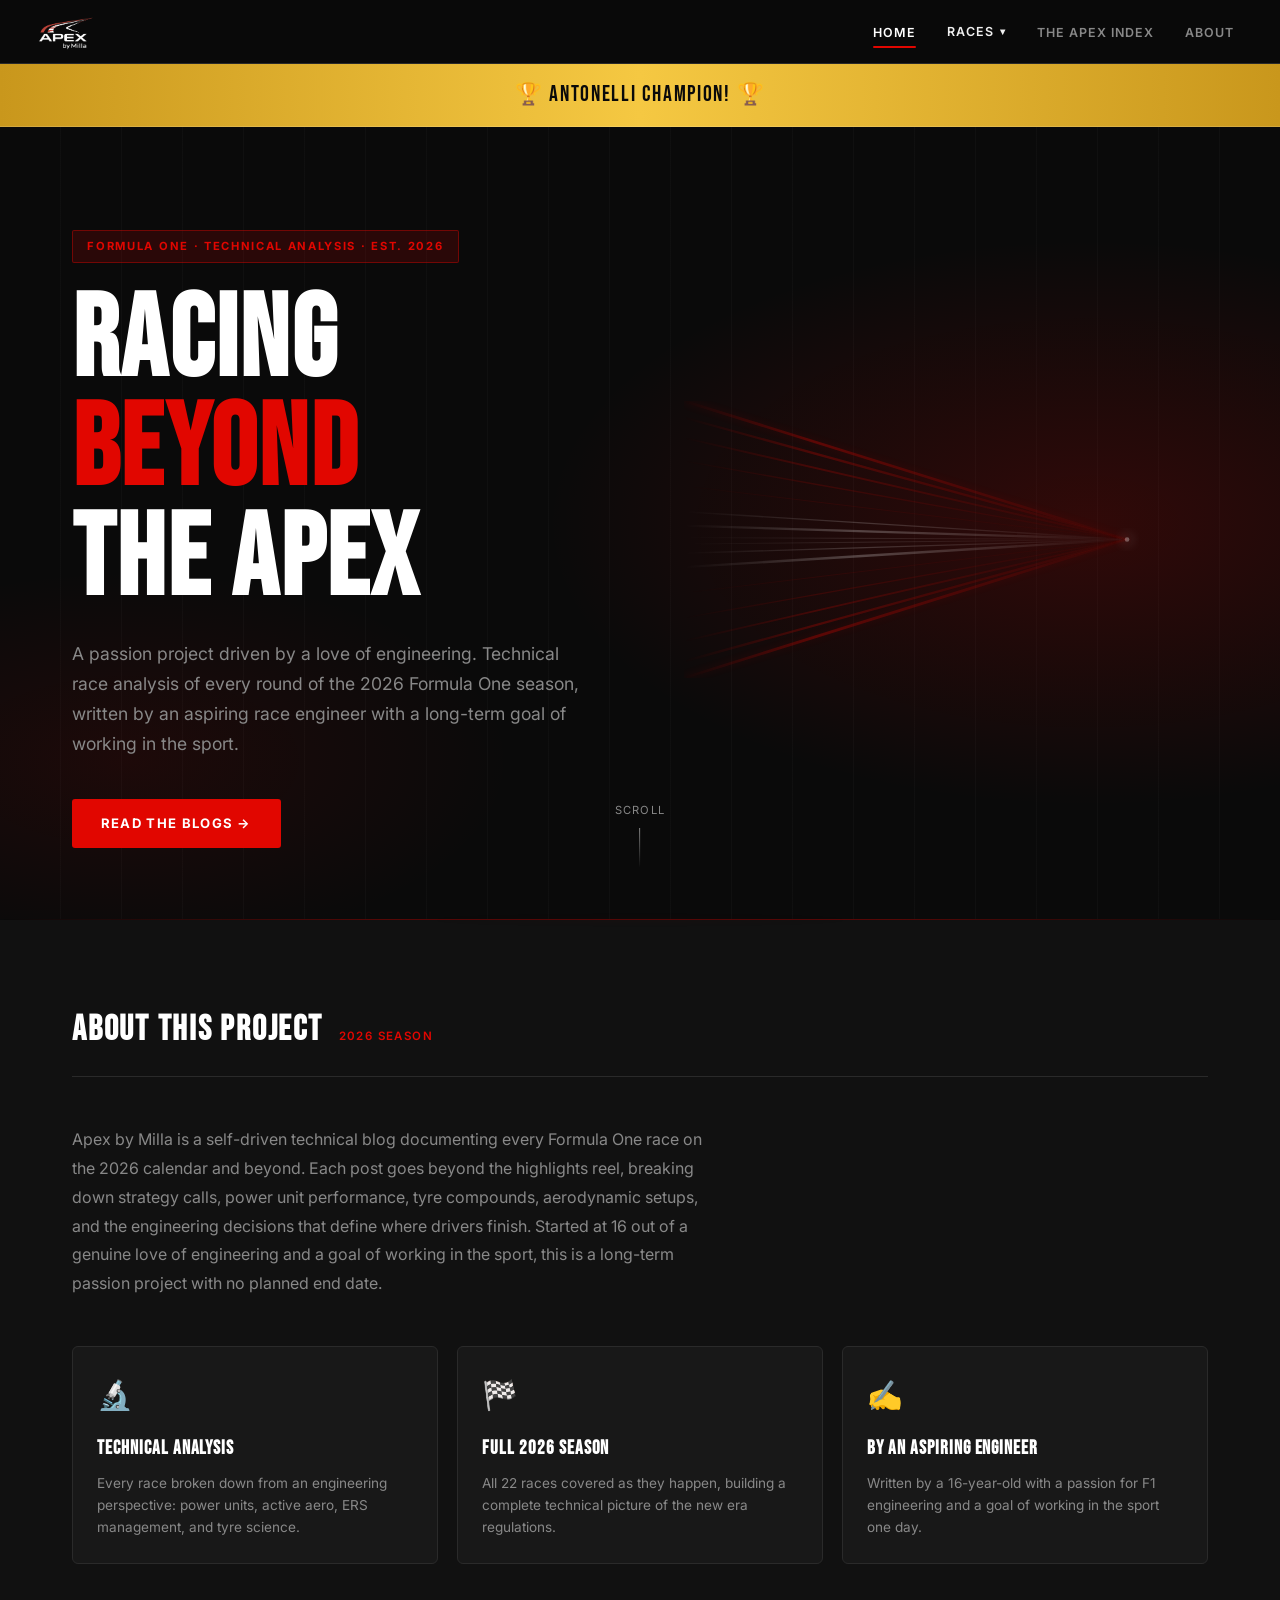
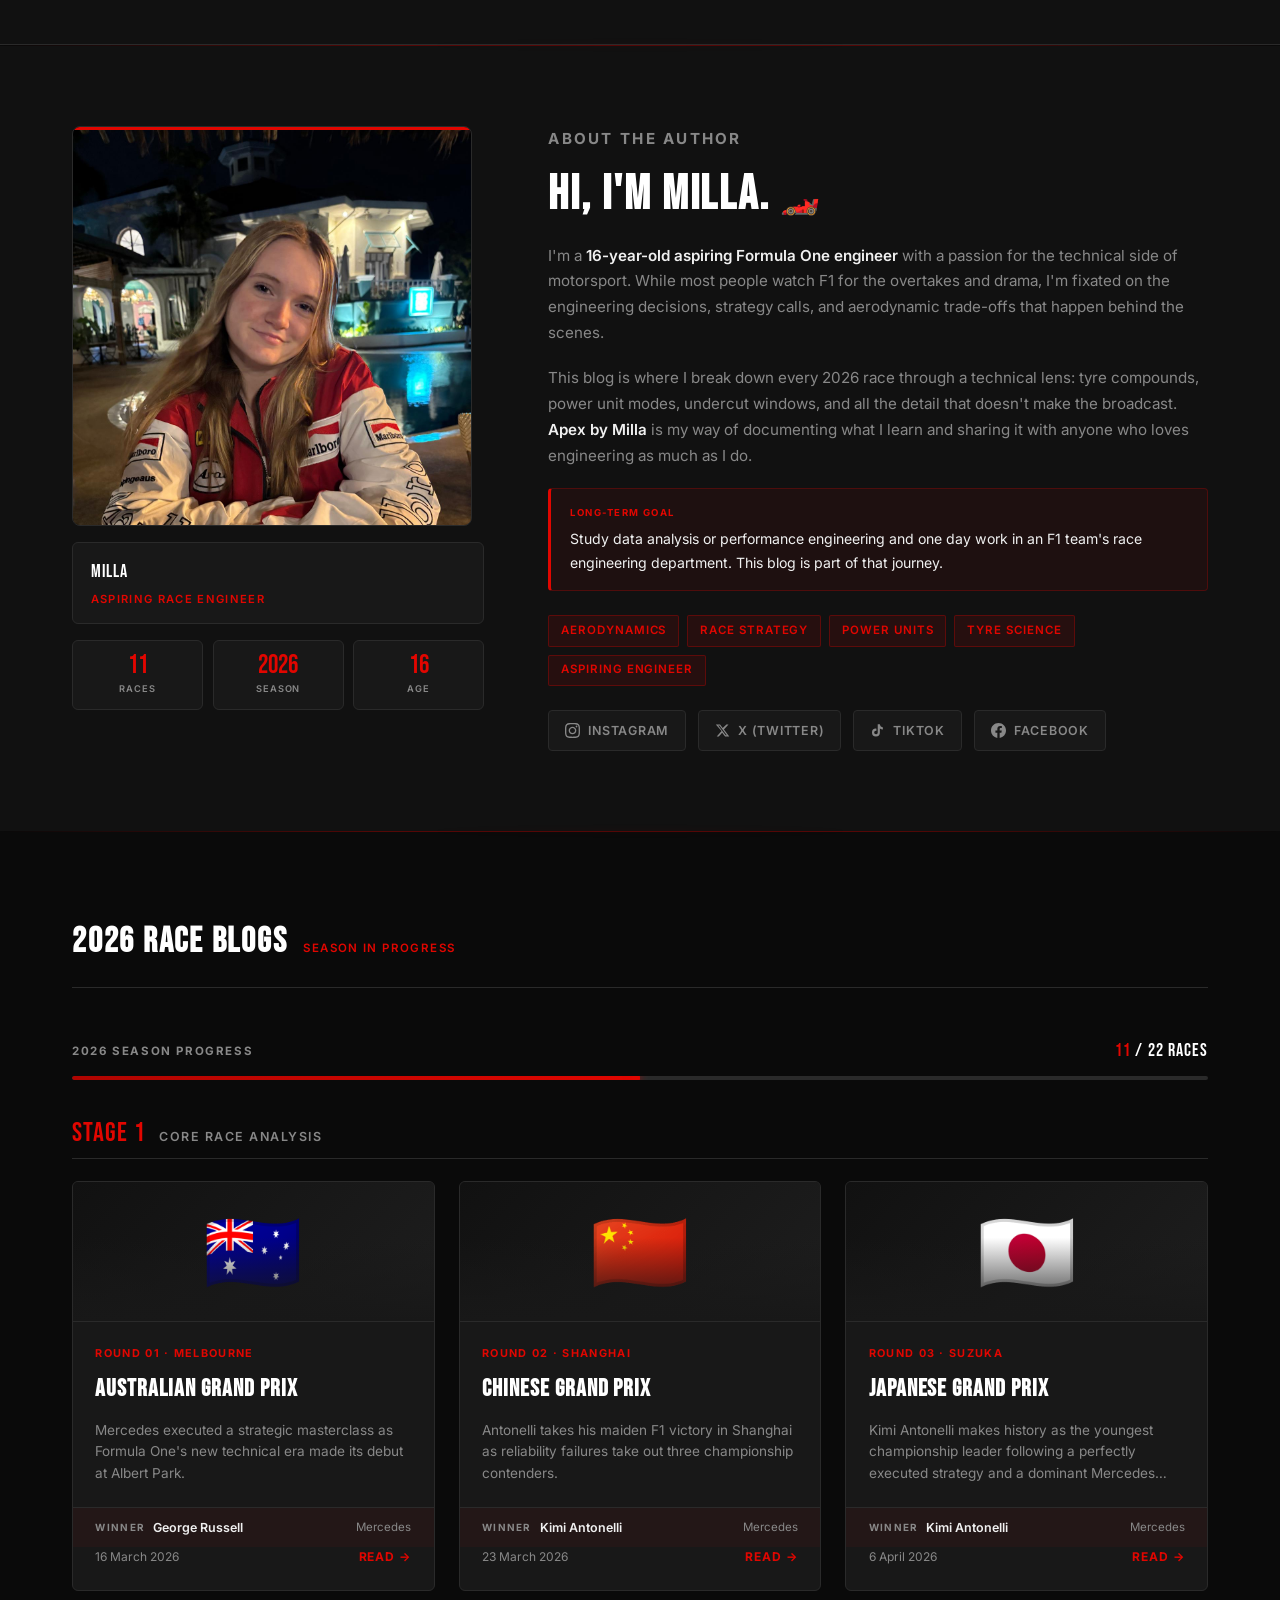
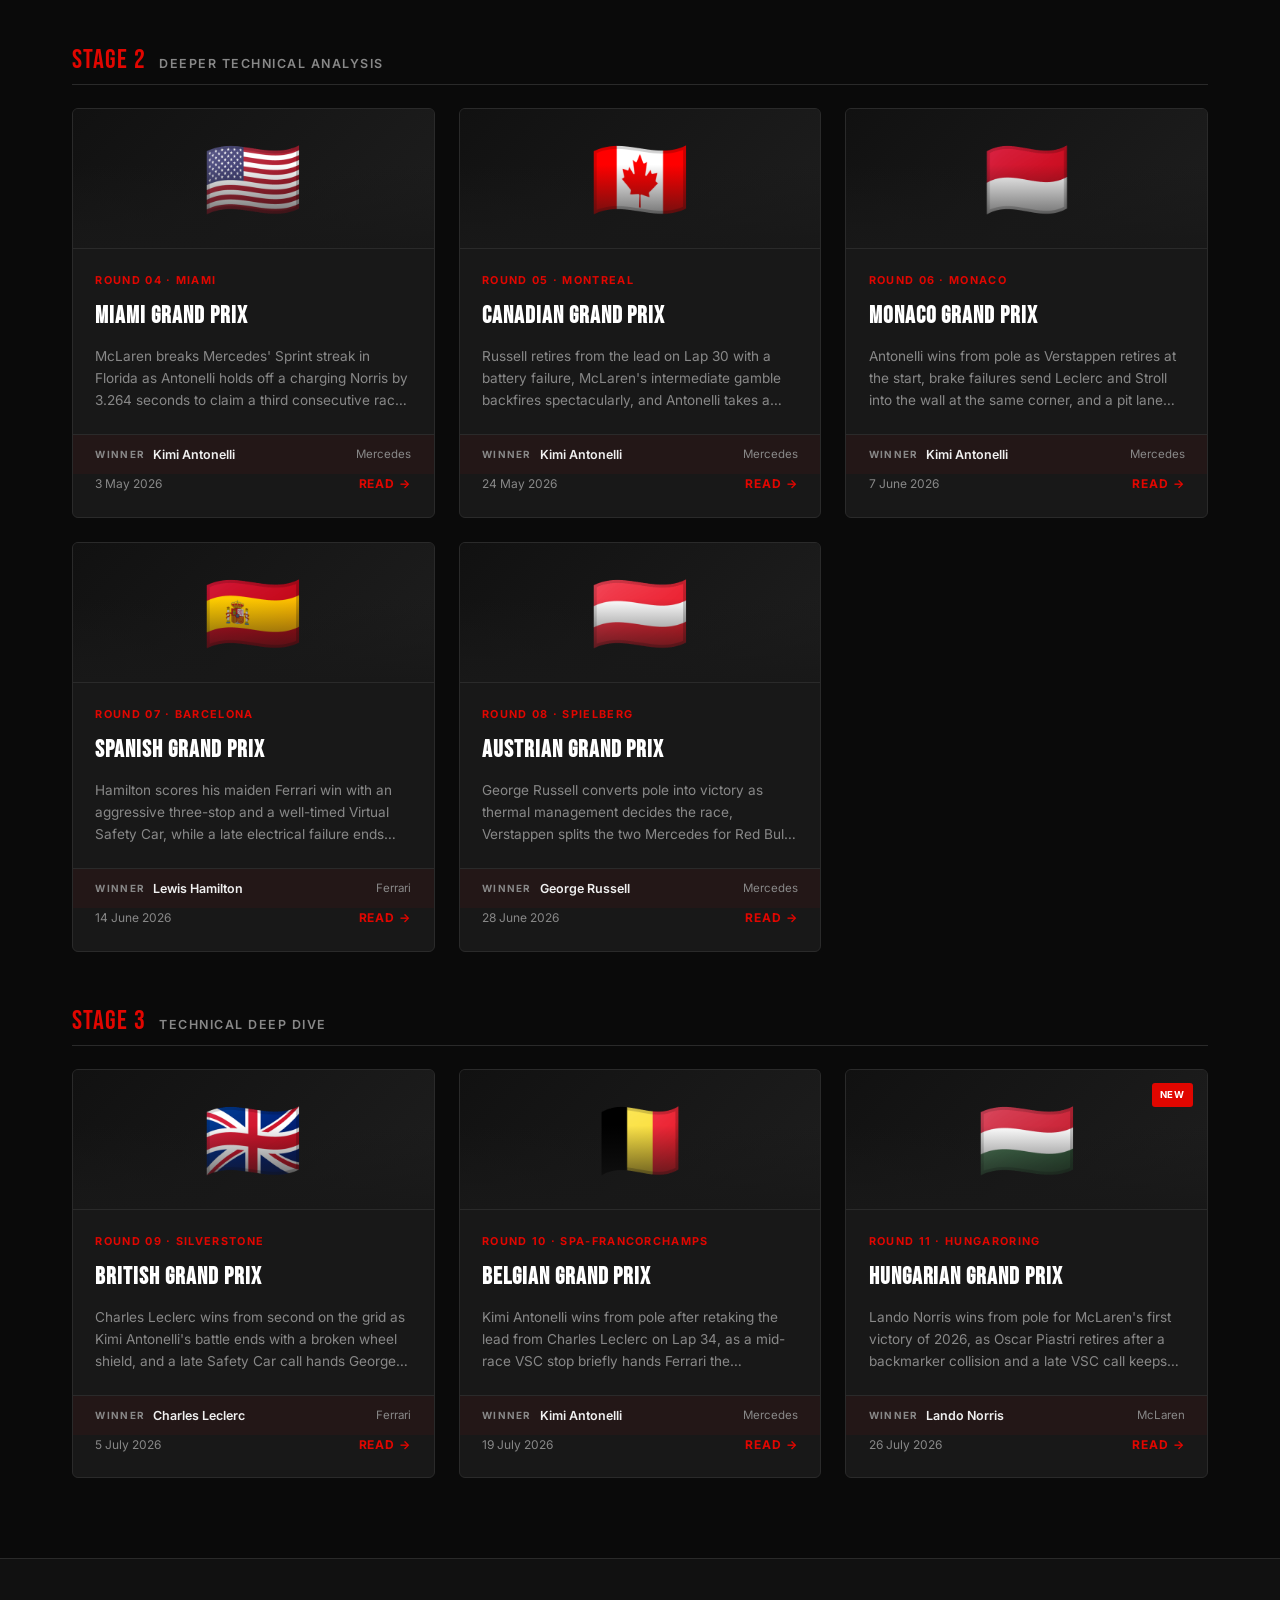
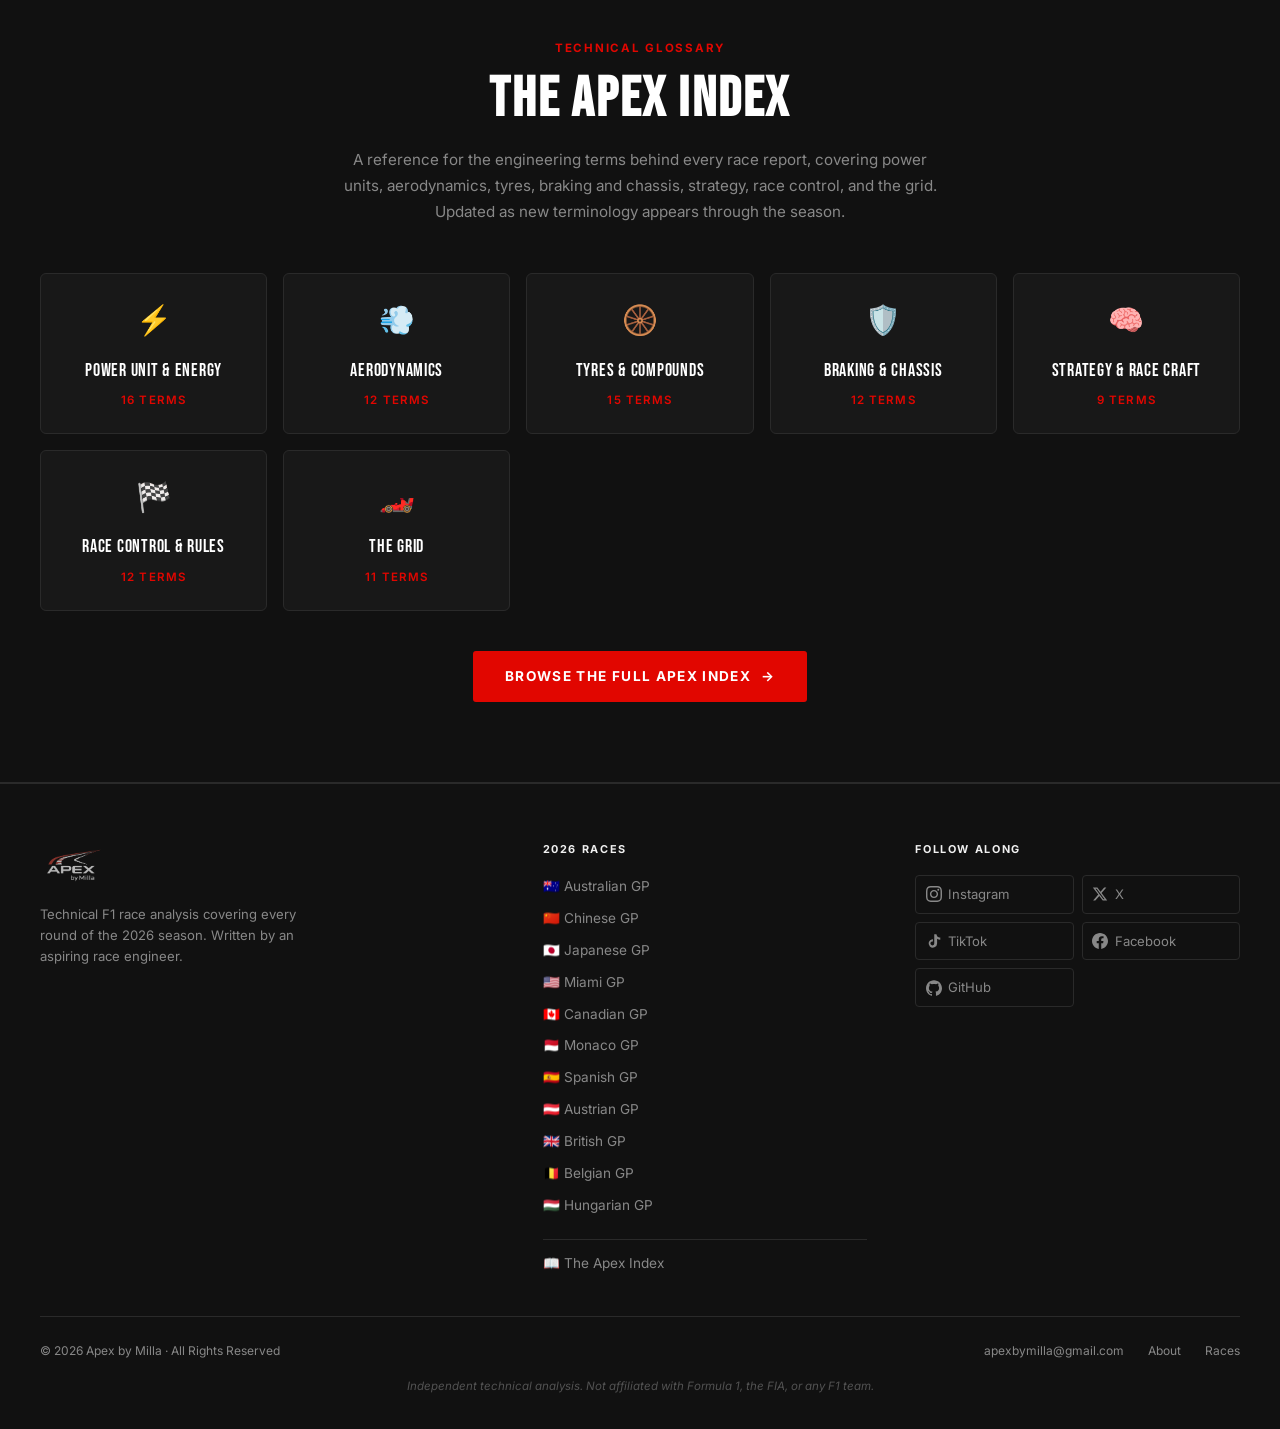
==== commit 333ccc44: "Add Hungary to homepage and index" ====
--- a/index.html
+++ b/index.html
@@ -503,7 +503,7 @@
 
 .progress-fill {
   height: 100%;
-  width: 45.5%; /* 10 of 22 */
+  width: 50%; /* 11 of 22 */
   background: linear-gradient(90deg, var(--red-dark), var(--red));
   border-radius: 2px;
   position: relative;
@@ -1550,6 +1550,7 @@
             <a href="races/austria.html">🇦🇹 Austria</a>
             <a href="races/silverstone.html">🇬🇧 Silverstone</a>
             <a href="races/belgium.html">🇧🇪 Belgium</a>
+            <a href="races/hungary.html">🇭🇺 Hungary</a>
           </div>
         </div>
       </li>
@@ -1686,7 +1687,7 @@
       </div>
       <div class="project-cards">
         <!-- ✏️ Update this href to the newest race page every time a new race goes live -->
-        <a href="races/belgium.html" class="project-card reveal" style="text-decoration:none;cursor:pointer;">
+        <a href="races/hungary.html" class="project-card reveal" style="text-decoration:none;cursor:pointer;">
           <div class="project-card-icon">🔬</div>
           <h3>Technical Analysis</h3>
           <p>Every race broken down from an engineering perspective: power units, active aero, ERS management, and tyre science.</p>
@@ -1721,7 +1722,7 @@
         </div>
         <div class="about-stats-row">
           <div class="about-stat-box">
-            <div class="about-stat-box-num">10</div>
+            <div class="about-stat-box-num">11</div>
             <div class="about-stat-box-label">Races</div>
           </div>
           <div class="about-stat-box">
@@ -1810,7 +1811,7 @@
       <div class="season-progress reveal" id="season-progress">
         <div class="season-progress-header">
           <span class="season-progress-label">2026 Season Progress</span>
-          <span class="season-progress-count"><span>10</span> / 22 Races</span>
+          <span class="season-progress-count"><span>11</span> / 22 Races</span>
         </div>
         <div class="progress-track">
           <div class="progress-fill"></div>
@@ -2037,9 +2038,8 @@
           </div>
         </a>
 
-        <!-- Card 10: Belgium (NEW) -->
+        <!-- Card 10: Belgium -->
         <a href="races/belgium.html" class="race-card reveal reveal-delay-1" style="position:relative;">
-          <span class="card-new-badge">New</span>
           <div class="card-flag">🇧🇪</div>
           <div class="card-body">
             <div class="card-round">Round 10 · Spa-Francorchamps</div>
@@ -2058,6 +2058,29 @@
             <span class="card-arrow">Read →</span>
           </div>
         </a>
+
+        <!-- Card 11: Hungary (NEW) -->
+        <a href="races/hungary.html" class="race-card reveal reveal-delay-2" style="position:relative;">
+          <span class="card-new-badge">New</span>
+          <div class="card-flag">🇭🇺</div>
+          <div class="card-body">
+            <div class="card-round">Round 11 · Hungaroring</div>
+            <h3 class="card-title">Hungarian Grand Prix</h3>
+            <p class="card-excerpt">
+              Lando Norris wins from pole for McLaren's first victory of 2026, as Oscar Piastri retires after a backmarker collision and a late VSC call keeps Max Verstappen out for second.
+            </p>
+          </div>
+          <div class="card-winner">
+            <span class="card-winner-label">Winner</span>
+            <span class="card-winner-name">Lando Norris</span>
+            <span class="card-winner-team">McLaren</span>
+          </div>
+          <div class="card-footer">
+            <span class="card-date">26 July 2026</span>
+            <span class="card-arrow">Read →</span>
+          </div>
+        </a>
+
 
         </div>
       </div>
@@ -2143,6 +2166,7 @@
           <li><a href="races/austria.html">🇦🇹 Austrian GP</a></li>
           <li><a href="races/silverstone.html">🇬🇧 British GP</a></li>
           <li><a href="races/belgium.html">🇧🇪 Belgian GP</a></li>
+          <li><a href="races/hungary.html">🇭🇺 Hungarian GP</a></li>
           <li style="margin-top: 0.8rem; padding-top: 0.8rem; border-top: 1px solid var(--border);"><a href="apex-index.html">📖 The Apex Index</a></li>
         </ul>
       </div>
